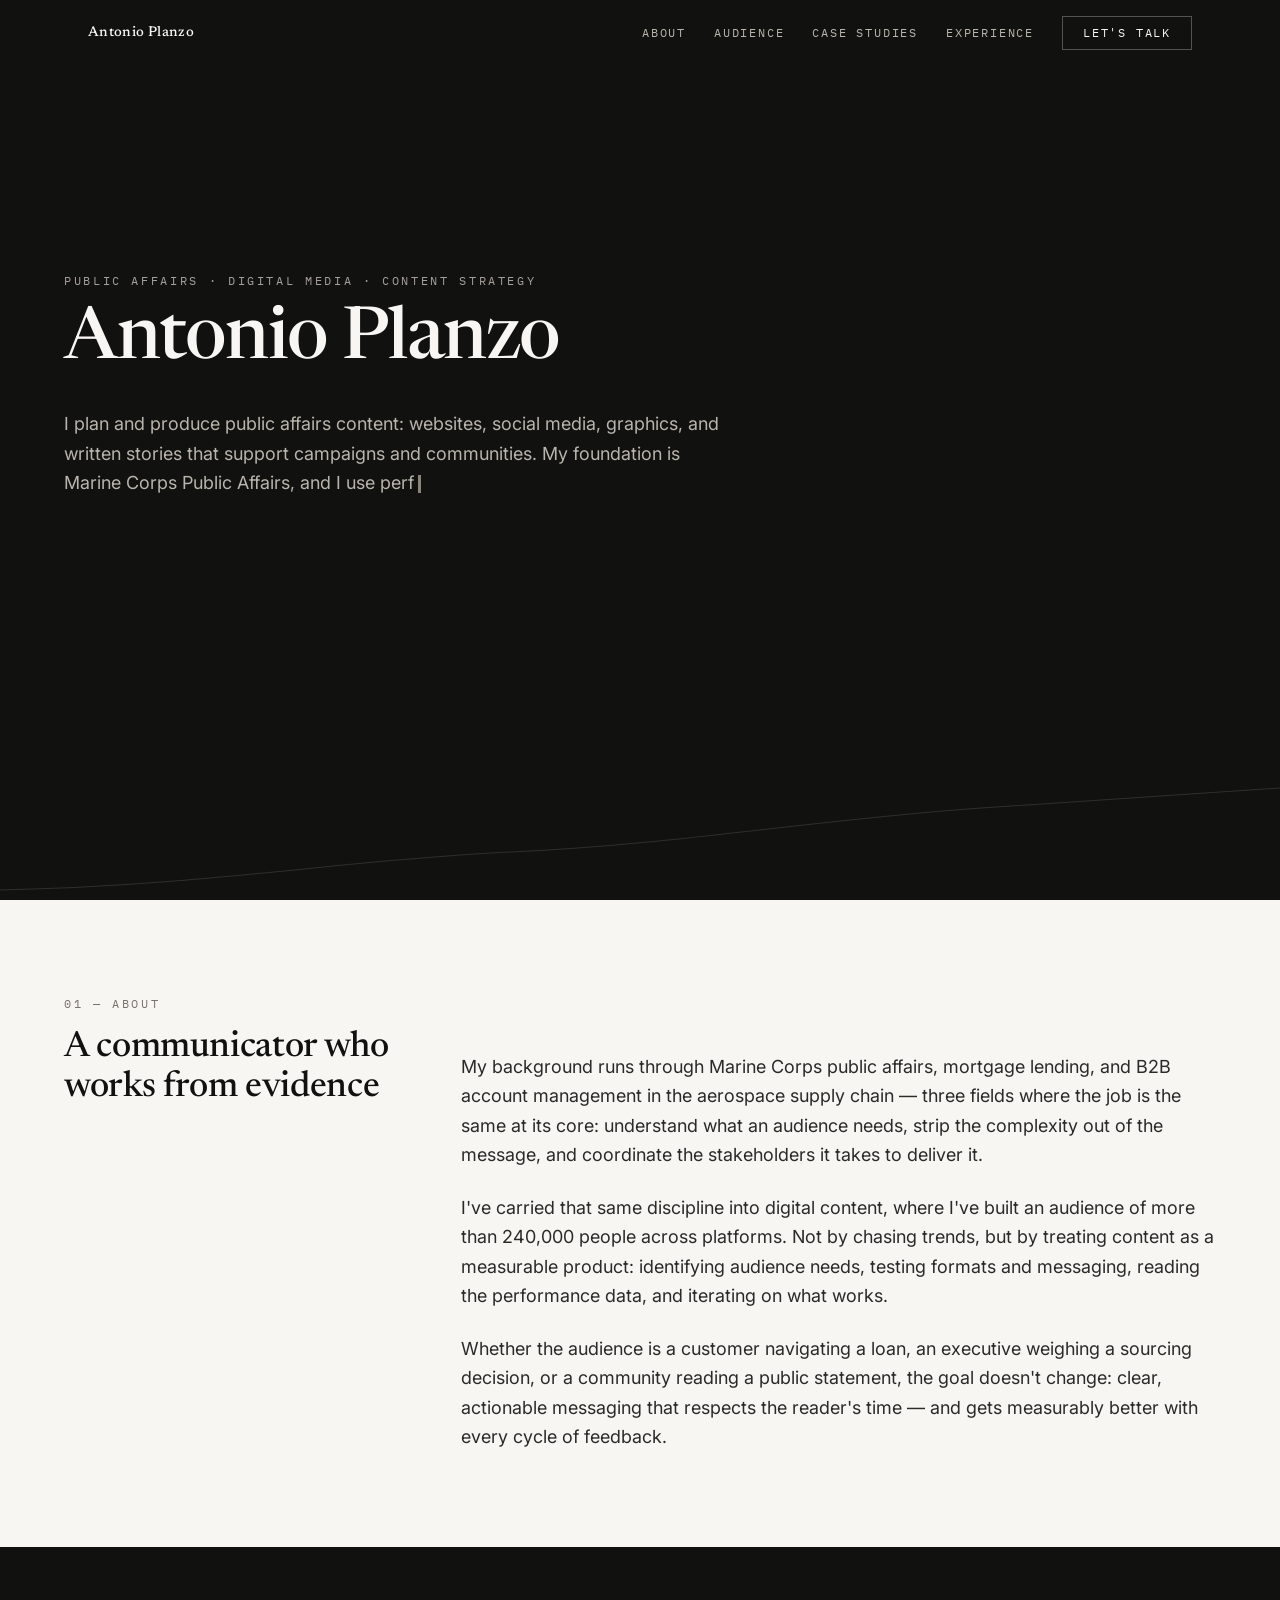
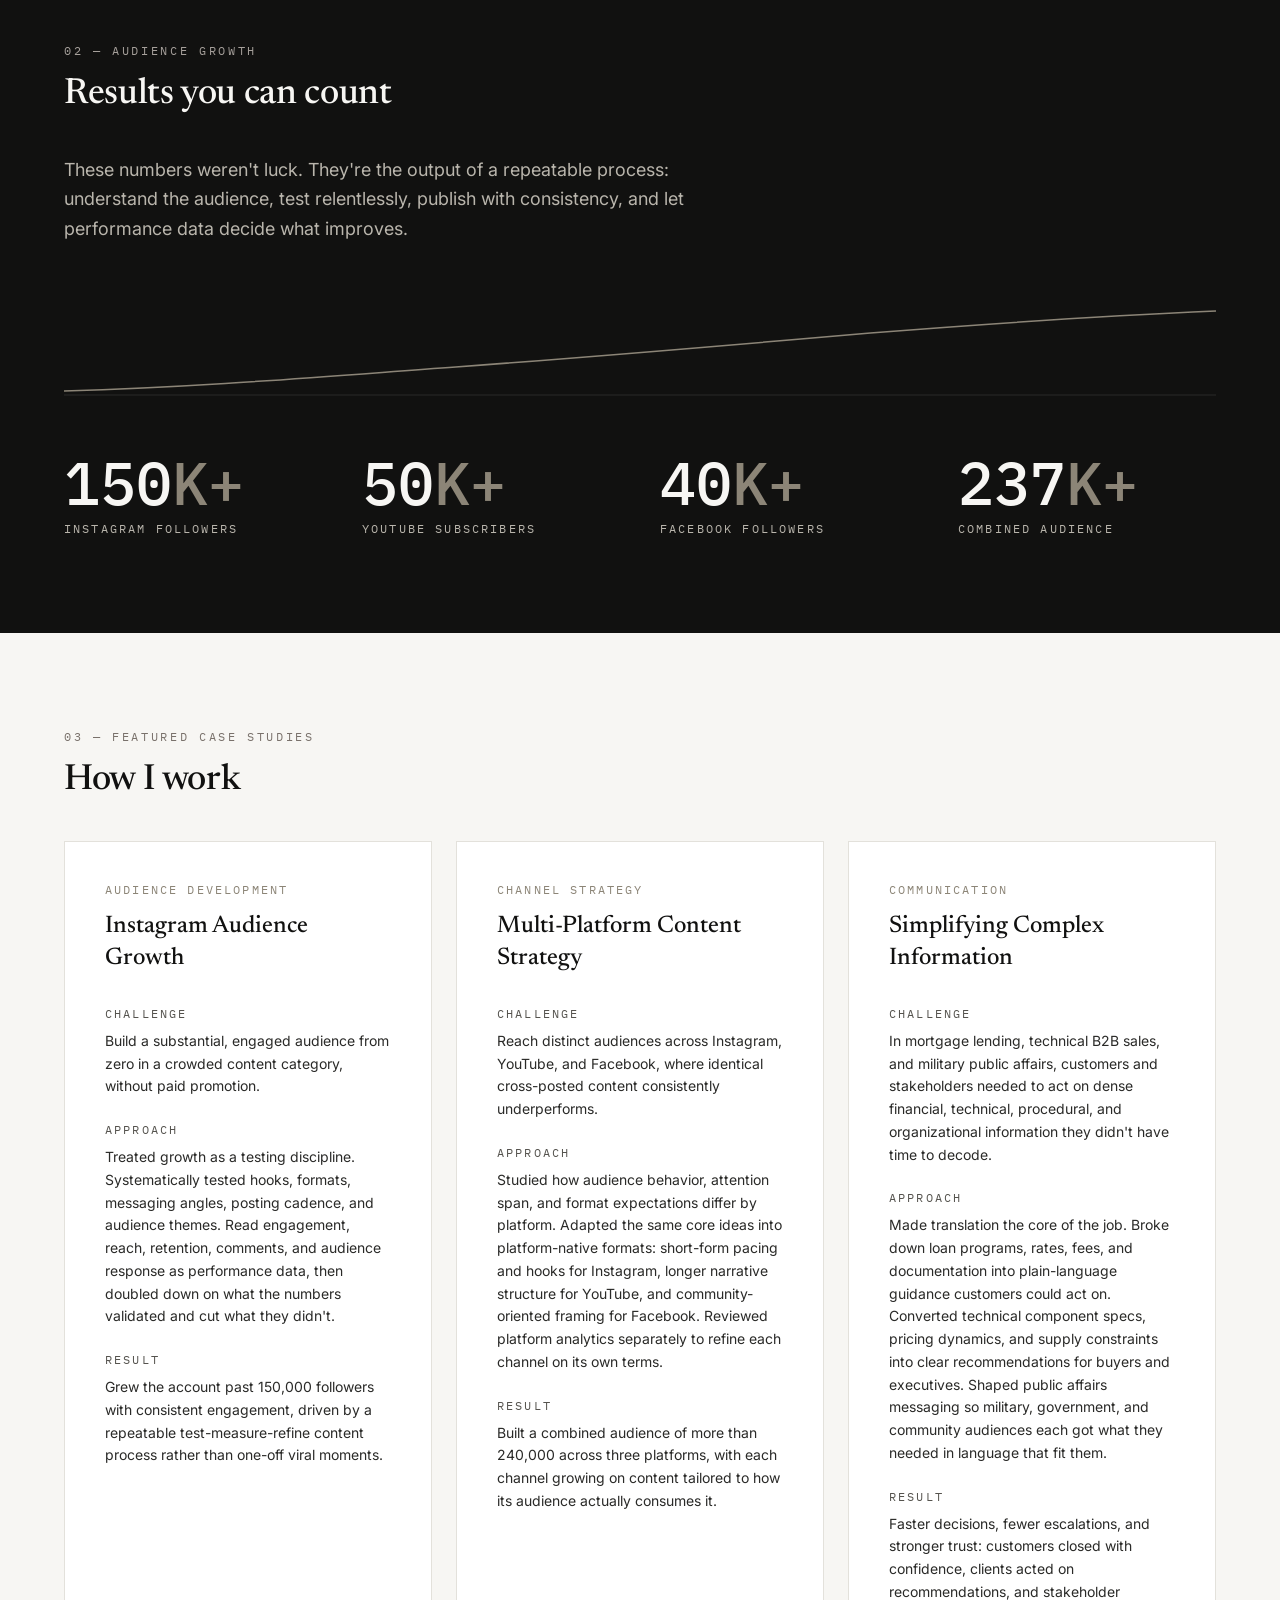
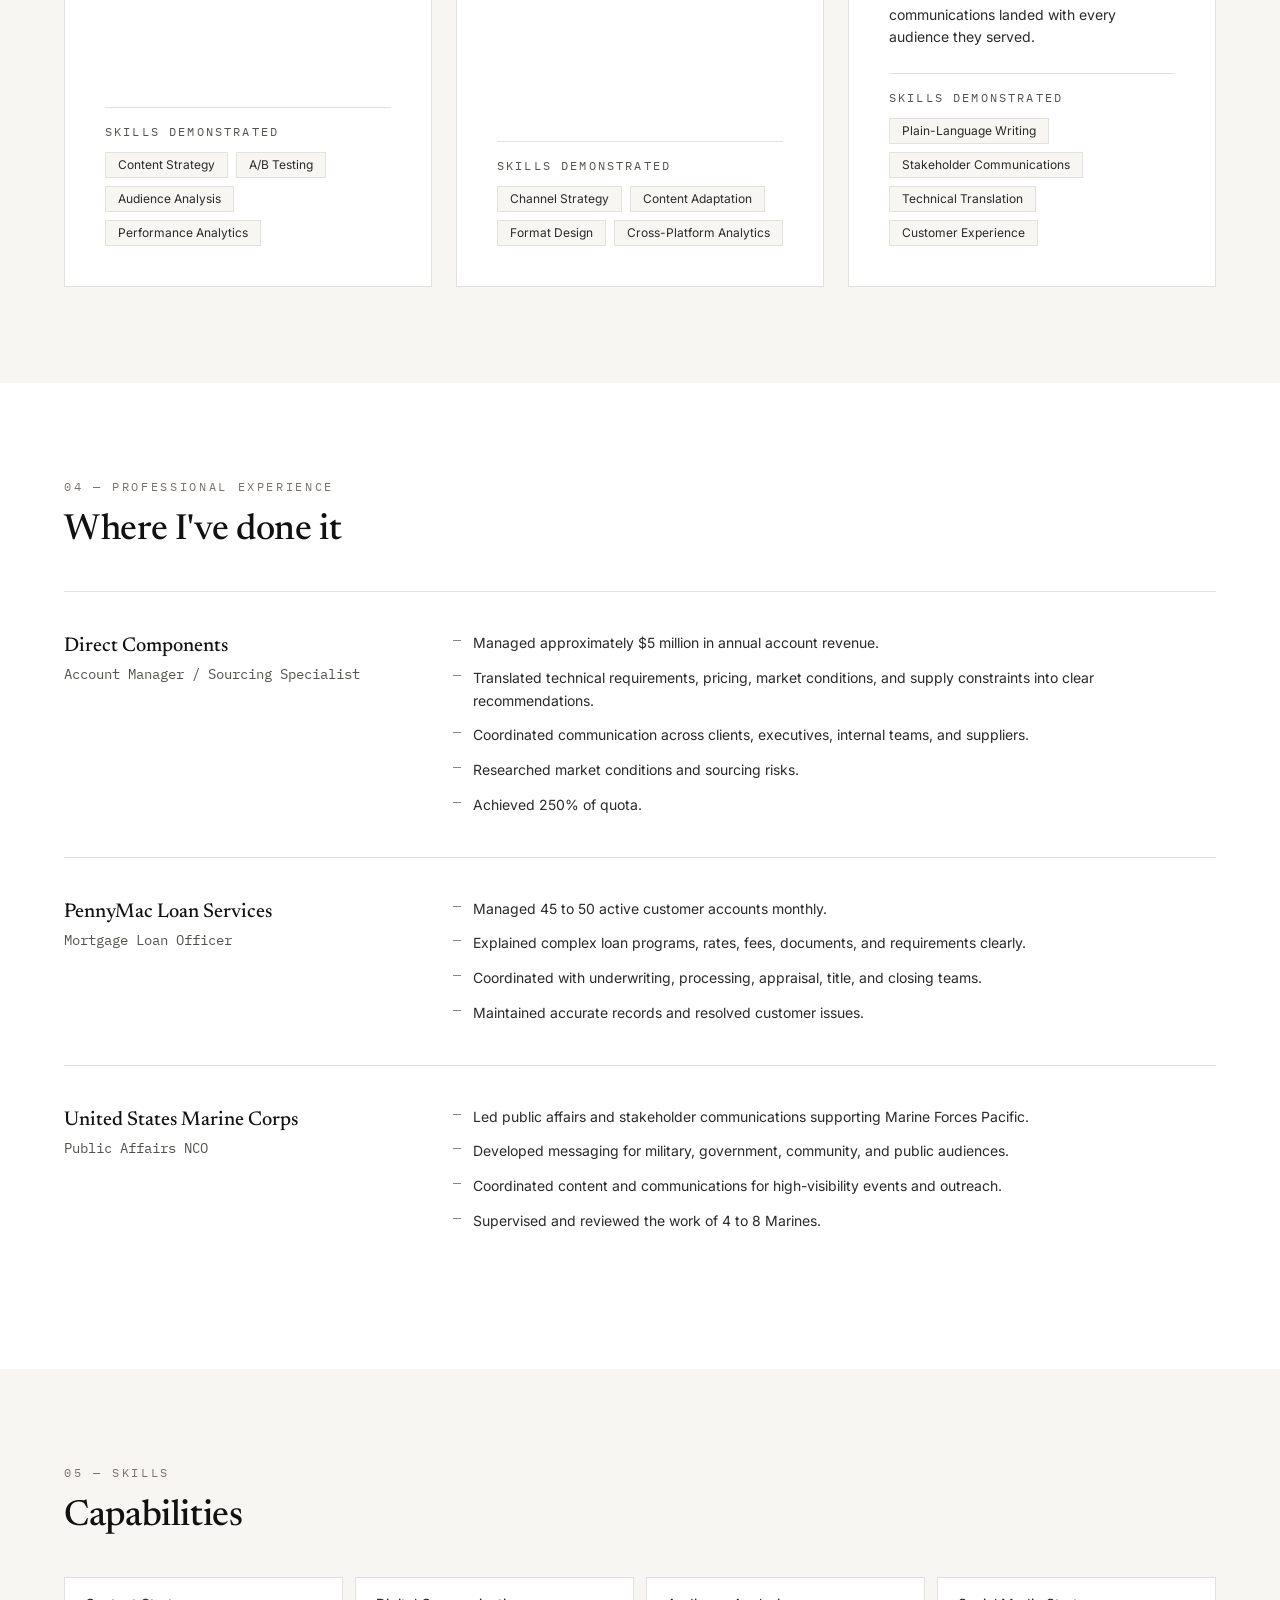
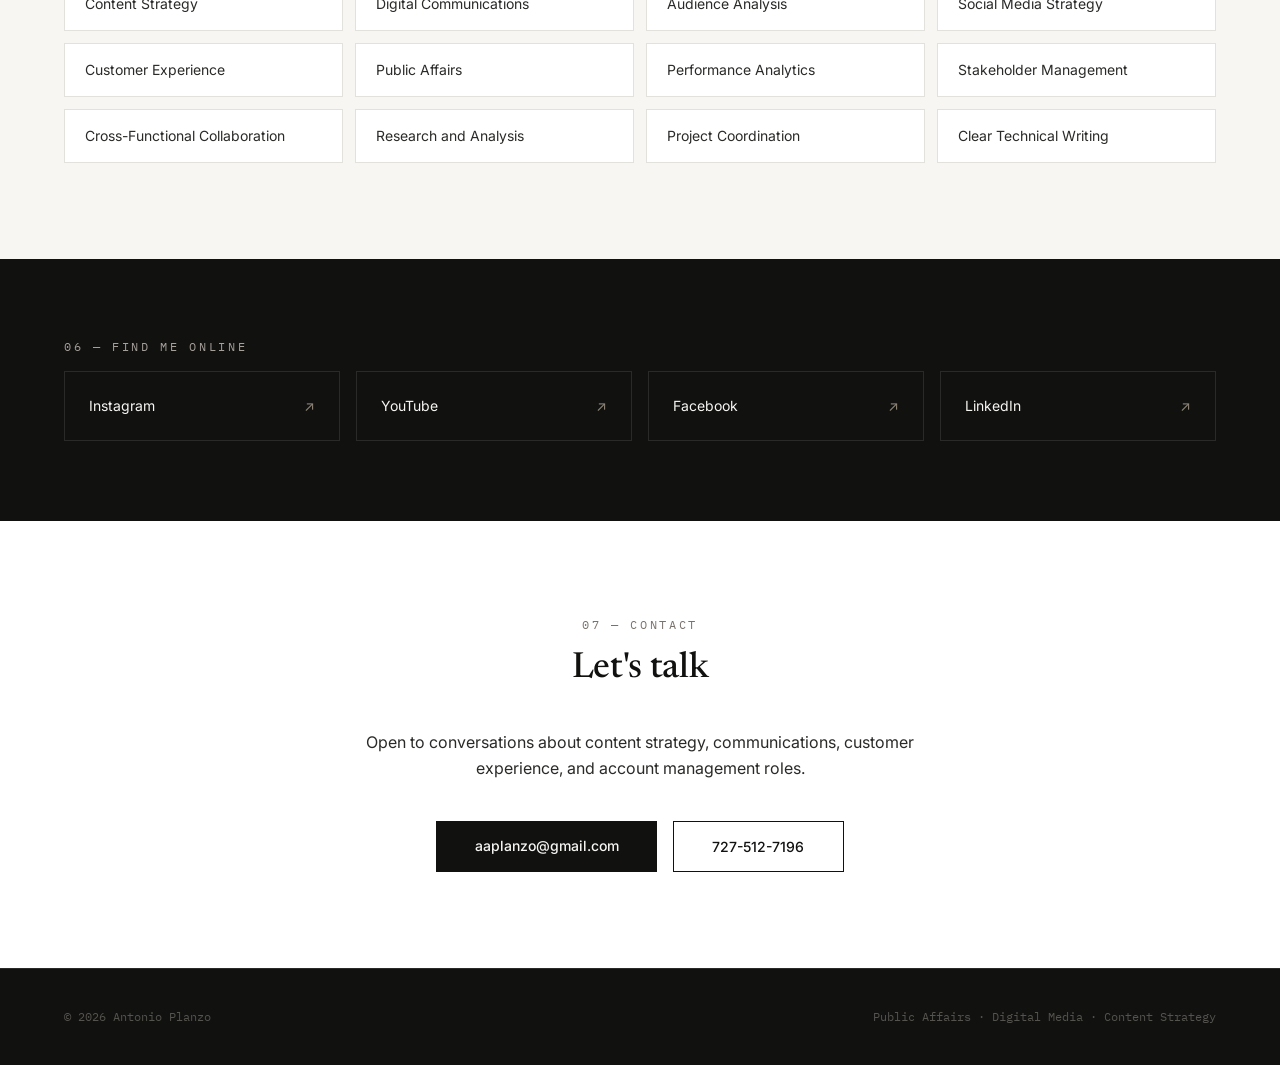
==== index.html @ e13b5f73 "Remove grid lines from View My Numbers chart Co-Authored-By: Claude Opus 5.5 <noreply@anthropic.com>" ====
<!doctype html>
<html lang="en">
  <head>
    <meta charset="UTF-8" />
    <link rel="icon" type="image/svg+xml" href="./favicon.svg" />
    <meta name="viewport" content="width=device-width, initial-scale=1.0" />

    <title>Antonio Planzo — Public Affairs, Digital Media & Content Strategy</title>
    <meta name="description" content="Antonio Planzo is a public affairs and digital media professional with a 240K+ combined digital audience, financial-services experience, and a background in Marine Corps public affairs and B2B account management." />

    <meta property="og:title" content="Antonio Planzo — Public Affairs & Digital Media" />
    <meta property="og:description" content="Public affairs and digital media professional. 240K+ combined audience. Public affairs, financial services, and B2B account management background." />
    <meta property="og:type" content="website" />
    <meta name="twitter:card" content="summary" />
    <script type="module" crossorigin src="./assets/index-ap1022d.js"></script>
    <link rel="stylesheet" crossorigin href="./assets/index-B-5Ef0Cy.css">
  </head>
  <body>
    <div id="root"></div>
    <!-- Falcon 9 launch button (injected) -->
    <style>
      .f9-btn{position:relative;display:inline-flex;align-items:center;gap:.65rem;overflow:hidden;
        font-family:'IBM Plex Mono',ui-monospace,monospace!important;letter-spacing:.16em;text-transform:uppercase;
        border:1px solid rgba(240,151,59,.55)!important;color:#F7F6F3!important;background:rgba(240,151,59,.06)!important;
        transition:border-color .25s,background .25s,box-shadow .25s!important}
      .f9-btn:hover{border-color:#F0973B!important;background:rgba(240,151,59,.14)!important;box-shadow:0 0 24px rgba(240,151,59,.25)}
      .f9-dot{width:8px;height:8px;border-radius:50%;background:#F0973B;flex:none;animation:f9pulse 1.4s infinite}
      @keyframes f9pulse{0%,100%{opacity:1}50%{opacity:.25}}
      .f9-rkt{flex:none;overflow:visible;margin:-4px 0}
      .f9-rkt .fl{opacity:0}
      .f9-btn:hover .f9-rkt{animation:f9launch 2.6s forwards}
      .f9-btn:hover .f9-rkt .fl{animation:f9burn .5s .15s forwards}
      .f9-btn:hover .f9-rkt .fl-in{animation:f9flick .08s linear infinite alternate}
      @keyframes f9launch{
        0%{transform:translate(0,0)}
        8%{transform:translate(-.5px,0)}12%{transform:translate(.5px,0)}16%{transform:translate(-.5px,0)}20%{transform:translate(.5px,0)}
        26%{transform:translate(0,0);animation-timing-function:cubic-bezier(.6,0,.9,.55)}
        100%{transform:translate(0,-64px)}}
      @keyframes f9burn{0%{opacity:0}100%{opacity:1}}
      @keyframes f9flick{to{transform:scaleY(1.25)}}
      .f9-rkt .fl-in{transform-box:fill-box;transform-origin:50% 0}
      .f9-flame{position:absolute;left:0;right:0;bottom:0;height:2px;background:linear-gradient(90deg,transparent,#F0973B,transparent);
        transform:scaleX(0);transition:transform .35s;transform-origin:center}
      .f9-btn:hover .f9-flame{transform:scaleX(1)}
      .f9-hint{display:inline-flex;align-items:center;gap:.45rem;align-self:center;
        font-family:'IBM Plex Mono',ui-monospace,monospace;font-size:.68rem;letter-spacing:.16em;text-transform:uppercase;
        color:#B9B5AC;opacity:0;transform:translateX(-6px);transition:opacity .7s ease,transform .7s ease;pointer-events:none}
      .f9-hint.on{opacity:1;transform:translateX(0)}
      .f9-hint .f9-arrow{display:inline-block;color:#F0973B;animation:f9nudge 1.6s ease-in-out infinite}
      @keyframes f9nudge{0%,100%{transform:translateY(0)}50%{transform:translateY(-4px)}}
      .rb-btn{position:relative;display:inline-flex;align-items:center;gap:.65rem;overflow:hidden;
        font-family:'IBM Plex Mono',ui-monospace,monospace!important;letter-spacing:.16em;text-transform:uppercase;
        border:1px solid #F7F6F3!important;color:#111110!important;background:#F7F6F3!important;
        background-image:linear-gradient(rgba(17,17,16,.06) 1px,transparent 1px),linear-gradient(90deg,rgba(17,17,16,.06) 1px,transparent 1px)!important;
        background-size:10px 10px!important;
        transition:border-color .25s,box-shadow .25s,transform .25s!important}
      .rb-btn:hover{border-color:#F0973B!important;box-shadow:0 0 0 1px #F0973B,0 0 24px rgba(240,151,59,.3)}
      .rb-bot{flex:none;overflow:visible}
      .rb-bot .eye{fill:#F0973B;animation:rbblink 3.2s infinite}
      .rb-bot .jt{fill:#F7F6F3;stroke:#111110;stroke-width:1.6;transition:fill .2s}
      .rb-btn:hover .rb-bot .jt{fill:#F0973B}
      .rb-btn:hover .rb-bot .jt:nth-of-type(2){transition-delay:.06s}.rb-btn:hover .rb-bot .jt:nth-of-type(3){transition-delay:.12s}.rb-btn:hover .rb-bot .jt:nth-of-type(4){transition-delay:.18s}
      .rb-scan{position:absolute;left:0;right:0;top:0;height:100%;background:linear-gradient(90deg,transparent,rgba(240,151,59,.18),transparent);transform:translateX(-100%);pointer-events:none}
      .rb-btn:hover .rb-scan{animation:rbscan .9s ease-out}
      .rb-bot .arm,.rb-bot .head{transform-box:fill-box;transition:transform .45s cubic-bezier(.3,1.5,.5,1)}
      .rb-bot .al{transform-origin:100% 0}.rb-bot .ar{transform-origin:0 0}.rb-bot .head{transform-origin:50% 100%}
      .rb-btn:hover .rb-bot .al{transform:rotate(80deg)}
      .rb-btn:hover .rb-bot .ar{transform:rotate(-80deg)}
      .rb-btn:hover .rb-bot .head{transform:translateY(-1.5px)}
      .rb-bot .visor{fill:#F0973B;opacity:0;transition:opacity .2s .15s}
      .rb-btn:hover .rb-bot .visor{opacity:1;animation:rbvisor .9s ease-in-out .3s infinite alternate}
      .rb-btn:hover .rb-bot .eye{opacity:0;animation:none}
      @keyframes rbvisor{from{opacity:1}to{opacity:.45}}
      .rb-c{position:absolute;width:9px;height:9px;border:0 solid #F0973B;opacity:0;pointer-events:none;transition:transform .4s cubic-bezier(.3,1.6,.5,1),opacity .2s}
      .rb-c.tl{top:4px;left:4px;border-top-width:2px;border-left-width:2px;transform:translate(-8px,-8px)}
      .rb-c.tr{top:4px;right:4px;border-top-width:2px;border-right-width:2px;transform:translate(8px,-8px);transition-delay:.05s}
      .rb-c.bl{bottom:4px;left:4px;border-bottom-width:2px;border-left-width:2px;transform:translate(-8px,8px);transition-delay:.1s}
      .rb-c.br{bottom:4px;right:4px;border-bottom-width:2px;border-right-width:2px;transform:translate(8px,8px);transition-delay:.15s}
      .rb-btn:hover .rb-c{opacity:1;transform:none}
      @keyframes rbblink{0%,92%,100%{opacity:1}95%{opacity:.15}}
      @keyframes rbscan{to{transform:translateX(100%)}}
      @media (prefers-reduced-motion:reduce){.rb-bot .eye,.rb-btn:hover .rb-scan,.rb-btn:hover .rb-bot .visor{animation:none}.rb-bot .jt,.rb-bot .arm,.rb-bot .head,.rb-c{transition:none}}
      @media (prefers-reduced-motion:reduce){.f9-dot{animation:none}.f9-btn:hover .f9-rkt,.f9-btn:hover .f9-rkt .fl,.f9-btn:hover .f9-rkt .fl-in{animation:none}.f9-flame{transition:none}.f9-hint{transition:none}.f9-hint .f9-arrow{animation:none}}
      /* View My Numbers: line chart draws bottom-left to top-right while hovered */
      .vn-btn{position:relative;overflow:hidden;isolation:isolate}
      .vn-chart{position:absolute;inset:0;width:100%;height:100%;z-index:-1;pointer-events:none}
      .vn-chart .ln{fill:none;stroke:#F0973B;stroke-width:2;stroke-linejoin:round;stroke-linecap:round;stroke-dasharray:1 1;stroke-dashoffset:1;transition:stroke-dashoffset .25s ease}
      .vn-chart .ar{opacity:0;transition:opacity .2s}
      .vn-chart .pt{fill:#F0973B;opacity:0;transform-box:fill-box;transform-origin:center;transform:scale(0);transition:opacity .15s,transform .15s}
      .vn-btn:hover .vn-chart .ln,.vn-btn:focus-visible .vn-chart .ln{stroke-dashoffset:0;transition:stroke-dashoffset 1.1s cubic-bezier(.45,0,.2,1)}
      .vn-btn:hover .vn-chart .ar,.vn-btn:focus-visible .vn-chart .ar{opacity:1;transition:opacity .6s .6s}
      .vn-btn:hover .vn-chart .pt,.vn-btn:focus-visible .vn-chart .pt{opacity:1;transform:scale(1);transition:opacity .2s 1.05s,transform .35s cubic-bezier(.3,1.8,.5,1) 1.05s}
      @media (prefers-reduced-motion:reduce){.vn-chart .ln,.vn-chart .ar,.vn-chart .pt{transition:none!important}}
      /* résumé link retired: hidden, not removed, so React's tree stays intact */
      #top a[href$="Antonio-Planzo-Resume.pdf"]{display:none!important}
      /* 155 mm rollout kit button: press-room slab with a broadcast mark */
      .rk-btn{position:relative;display:inline-flex;align-items:center;gap:.7rem;overflow:hidden;
        font-family:'IBM Plex Mono',ui-monospace,monospace!important;letter-spacing:.16em;text-transform:uppercase;
        border:1px solid rgba(247,246,243,.42)!important;color:#F7F6F3!important;background-color:#1C1C1A!important;
        background-image:radial-gradient(rgba(247,246,243,.09) 1px,transparent 1.2px)!important;background-size:6px 6px!important;
        transition:border-color .25s,box-shadow .25s,transform .25s!important}
      .rk-btn:hover{border-color:#F0973B!important;box-shadow:0 0 24px rgba(240,151,59,.22)}
      .rk-ico{flex:none;overflow:visible}
      .rk-ico .doc{stroke:#F7F6F3}
      .rk-ico .arc{stroke:#7A766E;transition:stroke .2s}
      .rk-btn:hover .rk-ico .arc{stroke:#F0973B;animation:rkwave 1.2s ease-in-out infinite}
      .rk-btn:hover .rk-ico .a2{animation-delay:.15s}.rk-btn:hover .rk-ico .a3{animation-delay:.3s}
      @keyframes rkwave{0%,100%{opacity:1}50%{opacity:.25}}
      .rk-ammo{position:absolute;left:0;right:0;bottom:6px;height:4px;pointer-events:none}
      .rk-rnd{position:absolute;top:0;left:-34px;width:9px;height:4px;background:#F0973B;border-radius:0 3px 3px 0;opacity:0}
      .rk-rnd::after{content:'';position:absolute;left:0;top:0;width:3px;height:4px;background:#C9C3B6}
      .rk-rnd::before{content:'';position:absolute;right:100%;top:1px;width:28px;height:2px;background:linear-gradient(90deg,transparent,rgba(240,151,59,.85))}
      .rk-btn:hover .rk-rnd{animation:rkfire .95s cubic-bezier(.2,.75,.4,1) infinite}
      .rk-btn:hover .rk-rnd:nth-child(2){animation-delay:.16s}.rk-btn:hover .rk-rnd:nth-child(3){animation-delay:.32s}
      @keyframes rkfire{0%{left:-34px;opacity:1}60%{left:calc(100% + 34px);opacity:1}61%,100%{left:calc(100% + 34px);opacity:0}}
      .rk-flash{position:absolute;left:-10px;bottom:-4px;width:26px;height:14px;border-radius:50%;background:radial-gradient(closest-side,rgba(251,227,188,.9),rgba(240,151,59,.5),transparent);opacity:0;pointer-events:none}
      .rk-btn:hover .rk-flash{animation:rkflash .32s steps(2) infinite}
      @keyframes rkflash{0%{opacity:.9}100%{opacity:0}}
      @media (prefers-reduced-motion:reduce){.rk-btn:hover .rk-ico .arc,.rk-btn:hover .rk-rnd,.rk-btn:hover .rk-flash{animation:none}}
    </style>
    <script>
      (function(){
        function inject(){
          var row = document.querySelector('#top .flex.flex-wrap.gap-4');
          if(!row || document.querySelector('.f9-btn')) return !!row;
          var a = document.createElement('a');
          a.href = './falcon9-crs20/';
          a.className = 'btn-outline focus-ring f9-btn';
          a.setAttribute('aria-label','Falcon 9 Launch: view the CRS-20 field notes page');
          a.innerHTML = '<span class="f9-dot"></span>Falcon 9 Launch'
            + '<svg class="f9-rkt" width="12" height="28" viewBox="0 0 12 28" aria-hidden="true">'
            + '<g class="fl"><g class="fl-in"><ellipse cx="6" cy="23.5" rx="2.6" ry="4" fill="#F0973B" opacity=".3"/><path d="M4.7 20.2 6 27.5 7.3 20.2Z" fill="#F0973B"/><path d="M5.3 20.2 6 24.5 6.7 20.2Z" fill="#FBE3BC"/></g></g>'
            + '<path d="M4.6 4.2 6 .6 7.4 4.2Z" fill="#E4E1DA"/>'
            + '<rect x="4.6" y="4.2" width="2.8" height="3.2" fill="#F4F2ED"/>'
            + '<rect x="4.4" y="7.4" width="3.2" height="2.6" fill="#EDEBE6"/>'
            + '<rect x="4.4" y="10" width="3.2" height="1.1" fill="#3A3A36"/>'
            + '<rect x="4.4" y="11.1" width="3.2" height="9.1" fill="#EDEBE6"/>'
            + '<rect x="3.2" y="11.6" width="1.2" height="1.5" fill="#55534E"/><rect x="7.6" y="11.6" width="1.2" height="1.5" fill="#55534E"/>'
            + '<rect x="3.7" y="16.8" width=".7" height="3.4" fill="#55534E"/><rect x="7.6" y="16.8" width=".7" height="3.4" fill="#55534E"/>'
            + '</svg>'
            + '<span class="f9-flame"></span>';
          row.appendChild(a);
          var hint = document.createElement('span');
          hint.className = 'f9-hint';
          hint.setAttribute('aria-hidden','true');
          hint.innerHTML = '<span class="f9-arrow">&#8593;</span>Interactive work samples';
          row.appendChild(hint);
          var rb = document.createElement('a');
          rb.href = './robotics-thesis/';
          rb.className = 'btn-outline focus-ring rb-btn';
          rb.setAttribute('aria-label','Robotics thesis: view the humanoid robotics research page');
          rb.innerHTML = '<svg class="rb-bot" width="19" height="19" viewBox="0 0 24 24" fill="none" stroke="#111110" stroke-width="1.6" stroke-linecap="round" stroke-linejoin="round" aria-hidden="true"><g class="head"><rect x="6" y="1.5" width="12" height="8" rx="3"/><circle class="eye" cx="10" cy="5.5" r="1.1" stroke="none"/><circle class="eye" cx="14" cy="5.5" r="1.1" stroke="none"/><rect class="visor" x="7.6" y="4.6" width="8.8" height="1.8" rx=".9" stroke="none"/></g><path d="M8 11.5h8l1 6H7z"/><path class="arm al" d="M7 12.5L4 17"/><path class="arm ar" d="M17 12.5l3 4.5"/><path d="M10 17.5v5M14 17.5v5"/><circle class="jt" cx="7" cy="12.5" r="1.3"/><circle class="jt" cx="17" cy="12.5" r="1.3"/><circle class="jt" cx="10" cy="20" r="1.3"/><circle class="jt" cx="14" cy="20" r="1.3"/></svg>'
            + 'Robotics Thesis<span class="rb-scan"></span><span class="rb-c tl"></span><span class="rb-c tr"></span><span class="rb-c bl"></span><span class="rb-c br"></span>';
          row.insertBefore(rb, a);
          var rk = document.createElement('a');
          rk.href = './artillery-kit/';
          rk.className = 'btn-outline focus-ring rk-btn';
          rk.setAttribute('aria-label','155 mm rollout kit: view the public affairs work sample');
          rk.innerHTML = '<svg class="rk-ico" width="20" height="18" viewBox="0 0 26 22" fill="none" stroke-width="1.6" stroke-linecap="round" stroke-linejoin="round" aria-hidden="true">'
            + '<path class="doc" d="M2 3.5h9l3 3V20H2z"/><path class="doc" d="M5 10h6M5 13h6M5 16h4"/>'
            + '<path class="arc a1" d="M17 9.5a3 3 0 0 1 0 5"/><path class="arc a2" d="M19.5 7a6.5 6.5 0 0 1 0 10"/><path class="arc a3" d="M22 4.5a10 10 0 0 1 0 15"/></svg>'
            + '155 mm Rollout Kit<span class="rk-ammo"><span class="rk-rnd"></span><span class="rk-rnd"></span><span class="rk-rnd"></span><span class="rk-flash"></span></span>';
          var cv = row.querySelector('a[href$="Antonio-Planzo-Resume.pdf"]');
          row.insertBefore(rk, cv || rb);
          var vn = row.querySelector('a[href="#audience"]');
          if(vn && !vn.querySelector('.vn-chart')){
            vn.classList.add('vn-btn');
            var W = Math.max(120, Math.round(vn.offsetWidth)), H = Math.max(36, Math.round(vn.offsetHeight)), pad = 6;
            var ys = [.96,.74,.84,.58,.68,.44,.54,.3,.4,.16,.24,.05];
            var pts = ys.map(function(y,i){ return [(pad + (W-2*pad)*i/(ys.length-1)).toFixed(1), (pad + (H-2*pad)*y).toFixed(1)]; });
            var d = 'M' + pts.map(function(p){ return p.join(','); }).join(' L');
            var last = pts[pts.length-1];
            var NS = 'http://www.w3.org/2000/svg', svg = document.createElementNS(NS,'svg');
            svg.setAttribute('class','vn-chart'); svg.setAttribute('viewBox','0 0 '+W+' '+H); svg.setAttribute('preserveAspectRatio','none'); svg.setAttribute('aria-hidden','true');
            svg.innerHTML = '<defs><linearGradient id="vnFill" x1="0" y1="0" x2="0" y2="1"><stop offset="0" stop-color="#F0973B" stop-opacity=".22"/><stop offset="1" stop-color="#F0973B" stop-opacity="0"/></linearGradient></defs>'
              + '<path class="ar" fill="url(#vnFill)" d="'+d+' L'+last[0]+','+H+' L'+pts[0][0]+','+H+' Z"/>'
              + '<path class="ln" pathLength="1" d="'+d+'"/>'
              + '<circle class="pt" r="3" cx="'+last[0]+'" cy="'+last[1]+'"/>';
            vn.appendChild(svg);
          }
          var tries = 0;
          (function waitFade(){
            var op = parseFloat(getComputedStyle(row).opacity);
            if(op > 0.95){ setTimeout(function(){ hint.classList.add('on'); }, 500); return; }
            if(++tries < 400) setTimeout(waitFade, 150);
          })();
          a.addEventListener('click', function(){ hint.classList.remove('on'); });
          return true;
        }
        if(!inject()){
          var mo = new MutationObserver(function(){ if(inject()) mo.disconnect(); });
          mo.observe(document.getElementById('root'), {childList:true, subtree:true});
          setTimeout(function(){ inject(); mo.disconnect(); }, 8000);
        }
      })();
    </script>
  </body>
</html>
---- assets/index-B-5Ef0Cy.css ----
/*! tailwindcss v4.3.3 | MIT License | https://tailwindcss.com */
@layer properties{@supports (((-webkit-hyphens:none)) and (not (margin-trim:inline))) or ((-moz-orient:inline) and (not (color:rgb(from red r g b)))){*,:before,:after,::backdrop{--tw-rotate-x:initial;--tw-rotate-y:initial;--tw-rotate-z:initial;--tw-skew-x:initial;--tw-skew-y:initial;--tw-space-y-reverse:0;--tw-border-style:solid;--tw-leading:initial;--tw-tracking:initial;--tw-ordinal:initial;--tw-slashed-zero:initial;--tw-numeric-figure:initial;--tw-numeric-spacing:initial;--tw-numeric-fraction:initial;--tw-outline-style:solid;--tw-blur:initial;--tw-brightness:initial;--tw-contrast:initial;--tw-grayscale:initial;--tw-hue-rotate:initial;--tw-invert:initial;--tw-opacity:initial;--tw-saturate:initial;--tw-sepia:initial;--tw-drop-shadow:initial;--tw-drop-shadow-color:initial;--tw-drop-shadow-alpha:100%;--tw-drop-shadow-size:initial;--tw-backdrop-blur:initial;--tw-backdrop-brightness:initial;--tw-backdrop-contrast:initial;--tw-backdrop-grayscale:initial;--tw-backdrop-hue-rotate:initial;--tw-backdrop-invert:initial;--tw-backdrop-opacity:initial;--tw-backdrop-saturate:initial;--tw-backdrop-sepia:initial;--tw-duration:initial}}}@layer theme{:root,:host{--font-sans:-apple-system, BlinkMacSystemFont, "Segoe UI", Roboto, "Helvetica Neue", "Noto Sans", Arial, sans-serif, "Apple Color Emoji", "Segoe UI Emoji", "Segoe UI Symbol", "Noto Color Emoji";--font-mono:ui-monospace, SFMono-Regular, Menlo, Monaco, Consolas, "Liberation Mono", "Courier New", monospace;--color-stone-400:oklch(70.9% .01 56.259);--color-stone-500:oklch(55.3% .013 58.071);--color-white:#fff;--spacing:.25rem;--container-lg:32rem;--container-xl:36rem;--container-2xl:42rem;--container-6xl:72rem;--text-xs:.75rem;--text-xs--line-height:calc(1 / .75);--text-sm:.875rem;--text-sm--line-height:calc(1.25 / .875);--text-base:1rem;--text-base--line-height:calc(1.5 / 1);--text-lg:1.125rem;--text-lg--line-height:calc(1.75 / 1.125);--text-xl:1.25rem;--text-xl--line-height:calc(1.75 / 1.25);--text-2xl:1.5rem;--text-2xl--line-height:calc(2 / 1.5);--text-3xl:1.875rem;--text-3xl--line-height:calc(2.25 / 1.875);--text-4xl:2.25rem;--text-4xl--line-height:calc(2.5 / 2.25);--text-5xl:3rem;--text-5xl--line-height:1;--text-6xl:3.75rem;--text-6xl--line-height:1;--text-7xl:4.5rem;--text-7xl--line-height:1;--tracking-wide:.025em;--tracking-widest:.1em;--leading-relaxed:1.625;--default-transition-duration:.15s;--default-transition-timing-function:cubic-bezier(.4, 0, .2, 1);--default-font-family:var(--font-sans);--default-mono-font-family:var(--font-mono)}}@layer base{*,:after,:before,::backdrop{box-sizing:border-box;border:0 solid;margin:0;padding:0}::file-selector-button{box-sizing:border-box;border:0 solid;margin:0;padding:0}html,:host{-webkit-text-size-adjust:100%;tab-size:4;line-height:1.5;font-family:var(--default-font-family,-apple-system, BlinkMacSystemFont, "Segoe UI", Roboto, "Helvetica Neue", "Noto Sans", Arial, sans-serif, "Apple Color Emoji", "Segoe UI Emoji", "Segoe UI Symbol", "Noto Color Emoji");font-feature-settings:var(--default-font-feature-settings,normal);font-variation-settings:var(--default-font-variation-settings,normal);-webkit-tap-highlight-color:transparent}hr{height:0;color:inherit;border-top-width:1px}abbr:where([title]){-webkit-text-decoration:underline dotted;text-decoration:underline dotted}h1,h2,h3,h4,h5,h6{font-size:inherit;font-weight:inherit}a{color:inherit;-webkit-text-decoration:inherit;-webkit-text-decoration:inherit;-webkit-text-decoration:inherit;-webkit-text-decoration:inherit;text-decoration:inherit}b,strong{font-weight:bolder}code,kbd,samp,pre{font-family:var(--default-mono-font-family,ui-monospace, SFMono-Regular, Menlo, Monaco, Consolas, "Liberation Mono", "Courier New", monospace);font-feature-settings:var(--default-mono-font-feature-settings,normal);font-variation-settings:var(--default-mono-font-variation-settings,normal);font-size:1em}small{font-size:80%}sub,sup{vertical-align:baseline;font-size:75%;line-height:0;position:relative}sub{bottom:-.25em}sup{top:-.5em}table{text-indent:0;border-color:inherit;border-collapse:collapse}:-moz-focusring:where(:not(iframe)){outline:auto}progress{vertical-align:baseline}summary{display:list-item}ol,ul,menu{list-style:none}img,svg,video,canvas,audio,iframe,embed,object{vertical-align:middle;display:block}img,video{max-width:100%;height:auto}button,input,select,optgroup,textarea{font:inherit;font-feature-settings:inherit;font-variation-settings:inherit;letter-spacing:inherit;color:inherit;opacity:1;background-color:#0000;border-radius:0}::file-selector-button{font:inherit;font-feature-settings:inherit;font-variation-settings:inherit;letter-spacing:inherit;color:inherit;opacity:1;background-color:#0000;border-radius:0}:where(select:is([multiple],[size])) optgroup{font-weight:bolder}:where(select:is([multiple],[size])) optgroup option{padding-inline-start:20px}::file-selector-button{margin-inline-end:4px}::placeholder{opacity:1}@supports (not ((-webkit-appearance:-apple-pay-button))) or (contain-intrinsic-size:1px){::placeholder{color:currentColor}@supports (color:color-mix(in lab, red, red)){::placeholder{color:color-mix(in oklab, currentcolor 50%, transparent)}}}textarea{resize:vertical}::-webkit-search-decoration{-webkit-appearance:none}::-webkit-date-and-time-value{min-height:1lh;text-align:inherit}::-webkit-datetime-edit{display:inline-flex}::-webkit-datetime-edit-fields-wrapper{padding:0}::-webkit-datetime-edit{padding-block:0}::-webkit-datetime-edit-year-field{padding-block:0}::-webkit-datetime-edit-month-field{padding-block:0}::-webkit-datetime-edit-day-field{padding-block:0}::-webkit-datetime-edit-hour-field{padding-block:0}::-webkit-datetime-edit-minute-field{padding-block:0}::-webkit-datetime-edit-second-field{padding-block:0}::-webkit-datetime-edit-millisecond-field{padding-block:0}::-webkit-datetime-edit-meridiem-field{padding-block:0}::-webkit-calendar-picker-indicator{line-height:1}:-moz-ui-invalid{box-shadow:none}button,input:where([type=button],[type=reset],[type=submit]){appearance:button}::file-selector-button{appearance:button}::-webkit-inner-spin-button{height:auto}::-webkit-outer-spin-button{height:auto}[hidden]:where(:not([hidden=until-found])){display:none!important}}@layer components;@layer utilities{.absolute{position:absolute}.fixed{position:fixed}.relative{position:relative}.inset-0{inset:0}.top-0{top:0}.top-2{top:calc(var(--spacing) * 2)}.top-4{top:calc(var(--spacing) * 4)}.right-0{right:0}.right-4{right:calc(var(--spacing) * 4)}.bottom-0{bottom:0}.left-0{left:0}.z-50{z-index:50}.mx-auto{margin-inline:auto}.mt-auto{margin-top:auto}.mb-1{margin-bottom:var(--spacing)}.mb-2{margin-bottom:calc(var(--spacing) * 2)}.mb-3{margin-bottom:calc(var(--spacing) * 3)}.mb-4{margin-bottom:calc(var(--spacing) * 4)}.mb-6{margin-bottom:calc(var(--spacing) * 6)}.mb-8{margin-bottom:calc(var(--spacing) * 8)}.mb-10{margin-bottom:calc(var(--spacing) * 10)}.mb-12{margin-bottom:calc(var(--spacing) * 12)}.mb-14{margin-bottom:calc(var(--spacing) * 14)}.mb-16{margin-bottom:calc(var(--spacing) * 16)}.block{display:block}.flex{display:flex}.grid{display:grid}.hidden{display:none}.inline-block{display:inline-block}.h-full{height:100%}.min-h-screen{min-height:100vh}.w-full{width:100%}.max-w-2xl{max-width:var(--container-2xl)}.max-w-6xl{max-width:var(--container-6xl)}.max-w-lg{max-width:var(--container-lg)}.max-w-xl{max-width:var(--container-xl)}.transform{transform:var(--tw-rotate-x,) var(--tw-rotate-y,) var(--tw-rotate-z,) var(--tw-skew-x,) var(--tw-skew-y,)}.list-none{list-style-type:none}.grid-cols-2{grid-template-columns:repeat(2,minmax(0,1fr))}.flex-col{flex-direction:column}.flex-wrap{flex-wrap:wrap}.items-center{align-items:center}.items-stretch{align-items:stretch}.justify-between{justify-content:space-between}.justify-center{justify-content:center}.gap-2{gap:calc(var(--spacing) * 2)}.gap-3{gap:calc(var(--spacing) * 3)}.gap-4{gap:calc(var(--spacing) * 4)}.gap-6{gap:calc(var(--spacing) * 6)}.gap-7{gap:calc(var(--spacing) * 7)}.gap-10{gap:calc(var(--spacing) * 10)}:where(.space-y-3>:not(:last-child)){--tw-space-y-reverse:0;margin-block-start:calc(calc(var(--spacing) * 3) * var(--tw-space-y-reverse));margin-block-end:calc(calc(var(--spacing) * 3) * calc(1 - var(--tw-space-y-reverse)))}.border{border-style:var(--tw-border-style);border-width:1px}.p-0{padding:0}.p-8{padding:calc(var(--spacing) * 8)}.p-10{padding:calc(var(--spacing) * 10)}.px-3{padding-inline:calc(var(--spacing) * 3)}.px-5{padding-inline:calc(var(--spacing) * 5)}.px-6{padding-inline:calc(var(--spacing) * 6)}.py-1{padding-block:var(--spacing)}.py-2{padding-block:calc(var(--spacing) * 2)}.py-4{padding-block:calc(var(--spacing) * 4)}.py-6{padding-block:calc(var(--spacing) * 6)}.py-10{padding-block:calc(var(--spacing) * 10)}.py-20{padding-block:calc(var(--spacing) * 20)}.py-24{padding-block:calc(var(--spacing) * 24)}.pt-4{padding-top:calc(var(--spacing) * 4)}.pt-32{padding-top:calc(var(--spacing) * 32)}.pb-24{padding-bottom:calc(var(--spacing) * 24)}.pl-5{padding-left:calc(var(--spacing) * 5)}.text-center{text-align:center}.font-mono{font-family:var(--font-mono)}.text-2xl{font-size:var(--text-2xl);line-height:var(--tw-leading,var(--text-2xl--line-height))}.text-3xl{font-size:var(--text-3xl);line-height:var(--tw-leading,var(--text-3xl--line-height))}.text-4xl{font-size:var(--text-4xl);line-height:var(--tw-leading,var(--text-4xl--line-height))}.text-5xl{font-size:var(--text-5xl);line-height:var(--tw-leading,var(--text-5xl--line-height))}.text-base{font-size:var(--text-base);line-height:var(--tw-leading,var(--text-base--line-height))}.text-lg{font-size:var(--text-lg);line-height:var(--tw-leading,var(--text-lg--line-height))}.text-sm{font-size:var(--text-sm);line-height:var(--tw-leading,var(--text-sm--line-height))}.text-xl{font-size:var(--text-xl);line-height:var(--tw-leading,var(--text-xl--line-height))}.text-xs{font-size:var(--text-xs);line-height:var(--tw-leading,var(--text-xs--line-height))}.leading-none{--tw-leading:1;line-height:1}.leading-relaxed{--tw-leading:var(--leading-relaxed);line-height:var(--leading-relaxed)}.tracking-wide{--tw-tracking:var(--tracking-wide);letter-spacing:var(--tracking-wide)}.tracking-widest{--tw-tracking:var(--tracking-widest);letter-spacing:var(--tracking-widest)}.text-stone-400{color:var(--color-stone-400)}.text-stone-500{color:var(--color-stone-500)}.text-white{color:var(--color-white)}.uppercase{text-transform:uppercase}.tabular-nums{--tw-numeric-spacing:tabular-nums;font-variant-numeric:var(--tw-ordinal,) var(--tw-slashed-zero,) var(--tw-numeric-figure,) var(--tw-numeric-spacing,) var(--tw-numeric-fraction,)}.outline{outline-style:var(--tw-outline-style);outline-width:1px}.filter{filter:var(--tw-blur,) var(--tw-brightness,) var(--tw-contrast,) var(--tw-grayscale,) var(--tw-hue-rotate,) var(--tw-invert,) var(--tw-saturate,) var(--tw-sepia,) var(--tw-drop-shadow,)}.backdrop-filter{-webkit-backdrop-filter:var(--tw-backdrop-blur,) var(--tw-backdrop-brightness,) var(--tw-backdrop-contrast,) var(--tw-backdrop-grayscale,) var(--tw-backdrop-hue-rotate,) var(--tw-backdrop-invert,) var(--tw-backdrop-opacity,) var(--tw-backdrop-saturate,) var(--tw-backdrop-sepia,);backdrop-filter:var(--tw-backdrop-blur,) var(--tw-backdrop-brightness,) var(--tw-backdrop-contrast,) var(--tw-backdrop-grayscale,) var(--tw-backdrop-hue-rotate,) var(--tw-backdrop-invert,) var(--tw-backdrop-opacity,) var(--tw-backdrop-saturate,) var(--tw-backdrop-sepia,)}.transition{transition-property:color,background-color,border-color,outline-color,text-decoration-color,fill,stroke,--tw-gradient-from,--tw-gradient-via,--tw-gradient-to,opacity,box-shadow,transform,translate,scale,rotate,filter,-webkit-backdrop-filter,backdrop-filter,display,content-visibility,overlay,pointer-events;transition-timing-function:var(--tw-ease,var(--default-transition-timing-function));transition-duration:var(--tw-duration,var(--default-transition-duration))}.transition-all{transition-property:all;transition-timing-function:var(--tw-ease,var(--default-transition-timing-function));transition-duration:var(--tw-duration,var(--default-transition-duration))}.duration-300{--tw-duration:.3s;transition-duration:.3s}@media (width>=40rem){.sm\:flex{display:flex}.sm\:flex-row{flex-direction:row}.sm\:p-10{padding:calc(var(--spacing) * 10)}.sm\:p-12{padding:calc(var(--spacing) * 12)}.sm\:text-4xl{font-size:var(--text-4xl);line-height:var(--tw-leading,var(--text-4xl--line-height))}.sm\:text-6xl{font-size:var(--text-6xl);line-height:var(--tw-leading,var(--text-6xl--line-height))}.sm\:text-7xl{font-size:var(--text-7xl);line-height:var(--tw-leading,var(--text-7xl--line-height))}}@media (width>=48rem){.md\:col-span-4{grid-column:span 4/span 4}.md\:col-span-8{grid-column:span 8/span 8}.md\:grid-cols-3{grid-template-columns:repeat(3,minmax(0,1fr))}.md\:grid-cols-4{grid-template-columns:repeat(4,minmax(0,1fr))}.md\:grid-cols-12{grid-template-columns:repeat(12,minmax(0,1fr))}.md\:pt-14{padding-top:calc(var(--spacing) * 14)}.md\:text-left{text-align:left}}@media (width>=64rem){.lg\:grid-cols-3{grid-template-columns:repeat(3,minmax(0,1fr))}.lg\:grid-cols-4{grid-template-columns:repeat(4,minmax(0,1fr))}}}@property --tw-rotate-x{syntax:"*";inherits:false}@property --tw-rotate-y{syntax:"*";inherits:false}@property --tw-rotate-z{syntax:"*";inherits:false}@property --tw-skew-x{syntax:"*";inherits:false}@property --tw-skew-y{syntax:"*";inherits:false}@property --tw-space-y-reverse{syntax:"*";inherits:false;initial-value:0}@property --tw-border-style{syntax:"*";inherits:false;initial-value:solid}@property --tw-leading{syntax:"*";inherits:false}@property --tw-tracking{syntax:"*";inherits:false}@property --tw-ordinal{syntax:"*";inherits:false}@property --tw-slashed-zero{syntax:"*";inherits:false}@property --tw-numeric-figure{syntax:"*";inherits:false}@property --tw-numeric-spacing{syntax:"*";inherits:false}@property --tw-numeric-fraction{syntax:"*";inherits:false}@property --tw-outline-style{syntax:"*";inherits:false;initial-value:solid}@property --tw-blur{syntax:"*";inherits:false}@property --tw-brightness{syntax:"*";inherits:false}@property --tw-contrast{syntax:"*";inherits:false}@property --tw-grayscale{syntax:"*";inherits:false}@property --tw-hue-rotate{syntax:"*";inherits:false}@property --tw-invert{syntax:"*";inherits:false}@property --tw-opacity{syntax:"*";inherits:false}@property --tw-saturate{syntax:"*";inherits:false}@property --tw-sepia{syntax:"*";inherits:false}@property --tw-drop-shadow{syntax:"*";inherits:false}@property --tw-drop-shadow-color{syntax:"*";inherits:false}@property --tw-drop-shadow-alpha{syntax:"<percentage>";inherits:false;initial-value:100%}@property --tw-drop-shadow-size{syntax:"*";inherits:false}@property --tw-backdrop-blur{syntax:"*";inherits:false}@property --tw-backdrop-brightness{syntax:"*";inherits:false}@property --tw-backdrop-contrast{syntax:"*";inherits:false}@property --tw-backdrop-grayscale{syntax:"*";inherits:false}@property --tw-backdrop-hue-rotate{syntax:"*";inherits:false}@property --tw-backdrop-invert{syntax:"*";inherits:false}@property --tw-backdrop-opacity{syntax:"*";inherits:false}@property --tw-backdrop-saturate{syntax:"*";inherits:false}@property --tw-backdrop-sepia{syntax:"*";inherits:false}@property --tw-duration{syntax:"*";inherits:false}
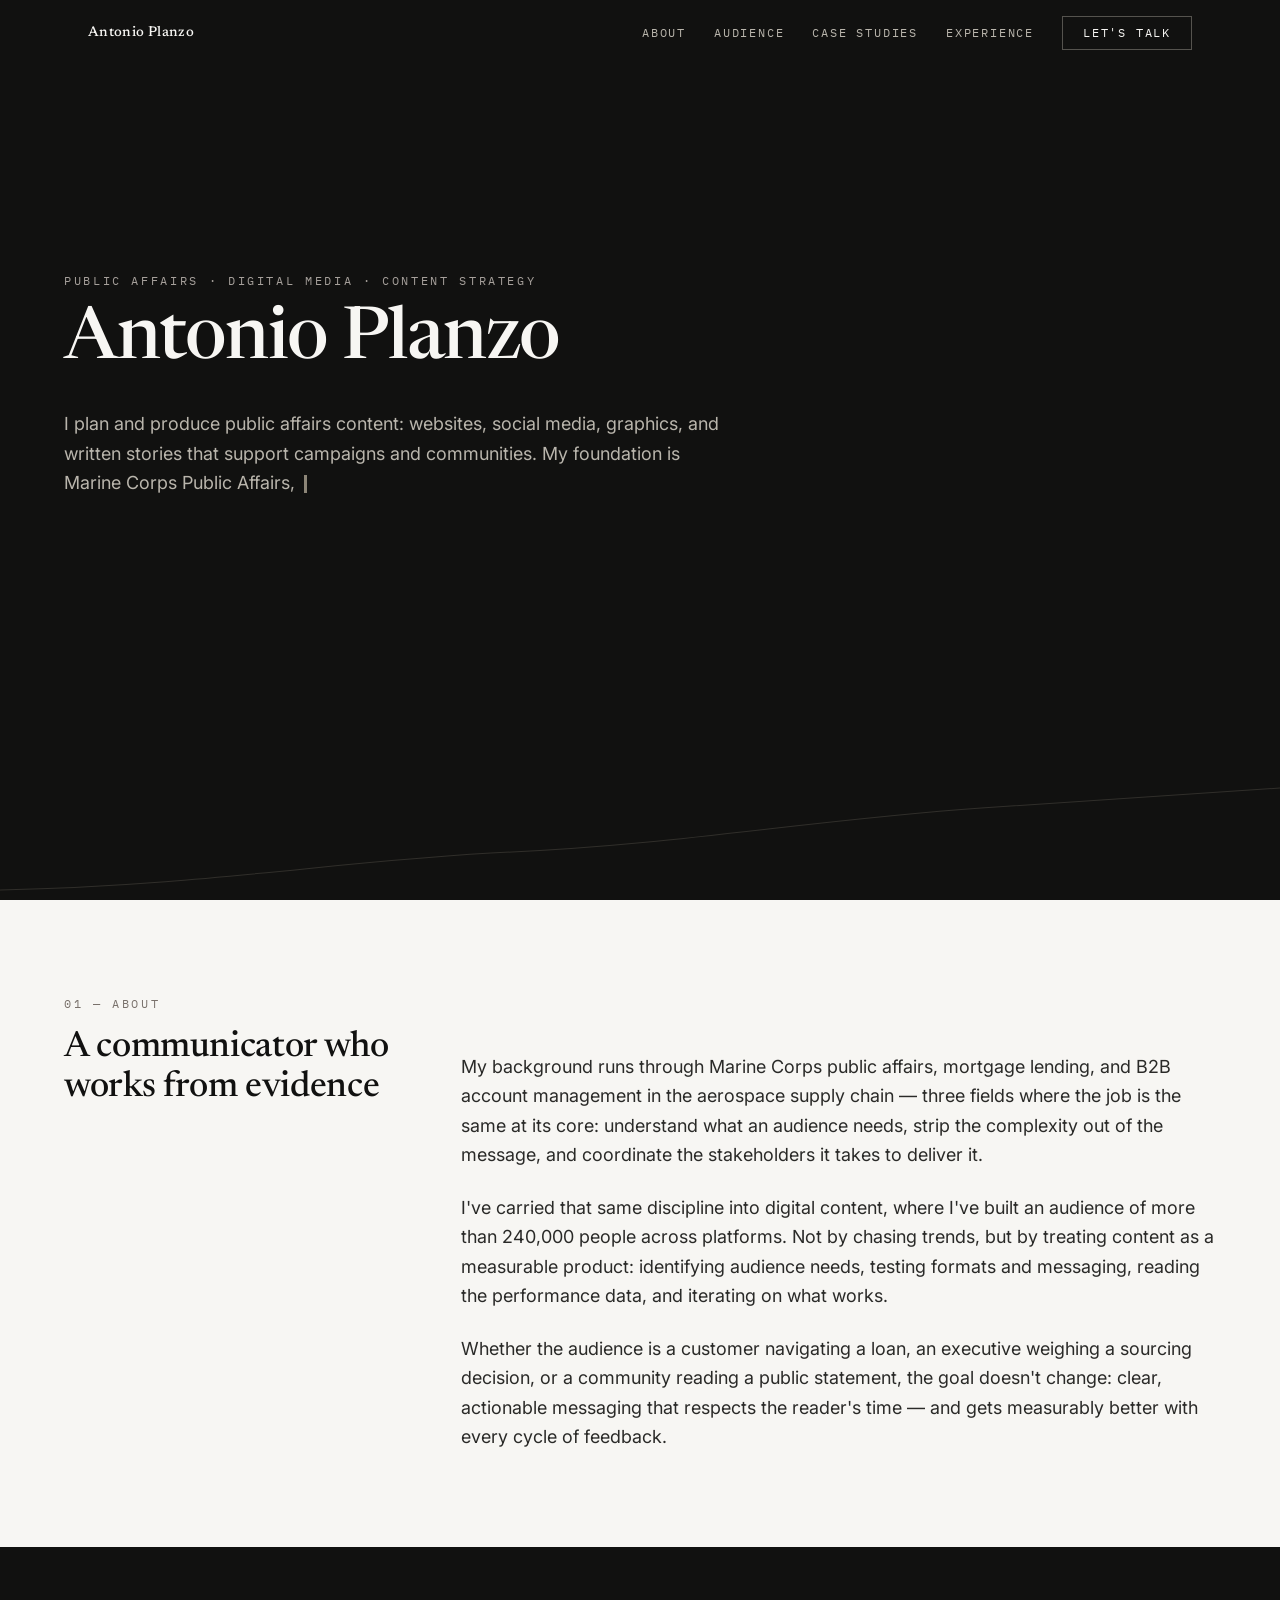
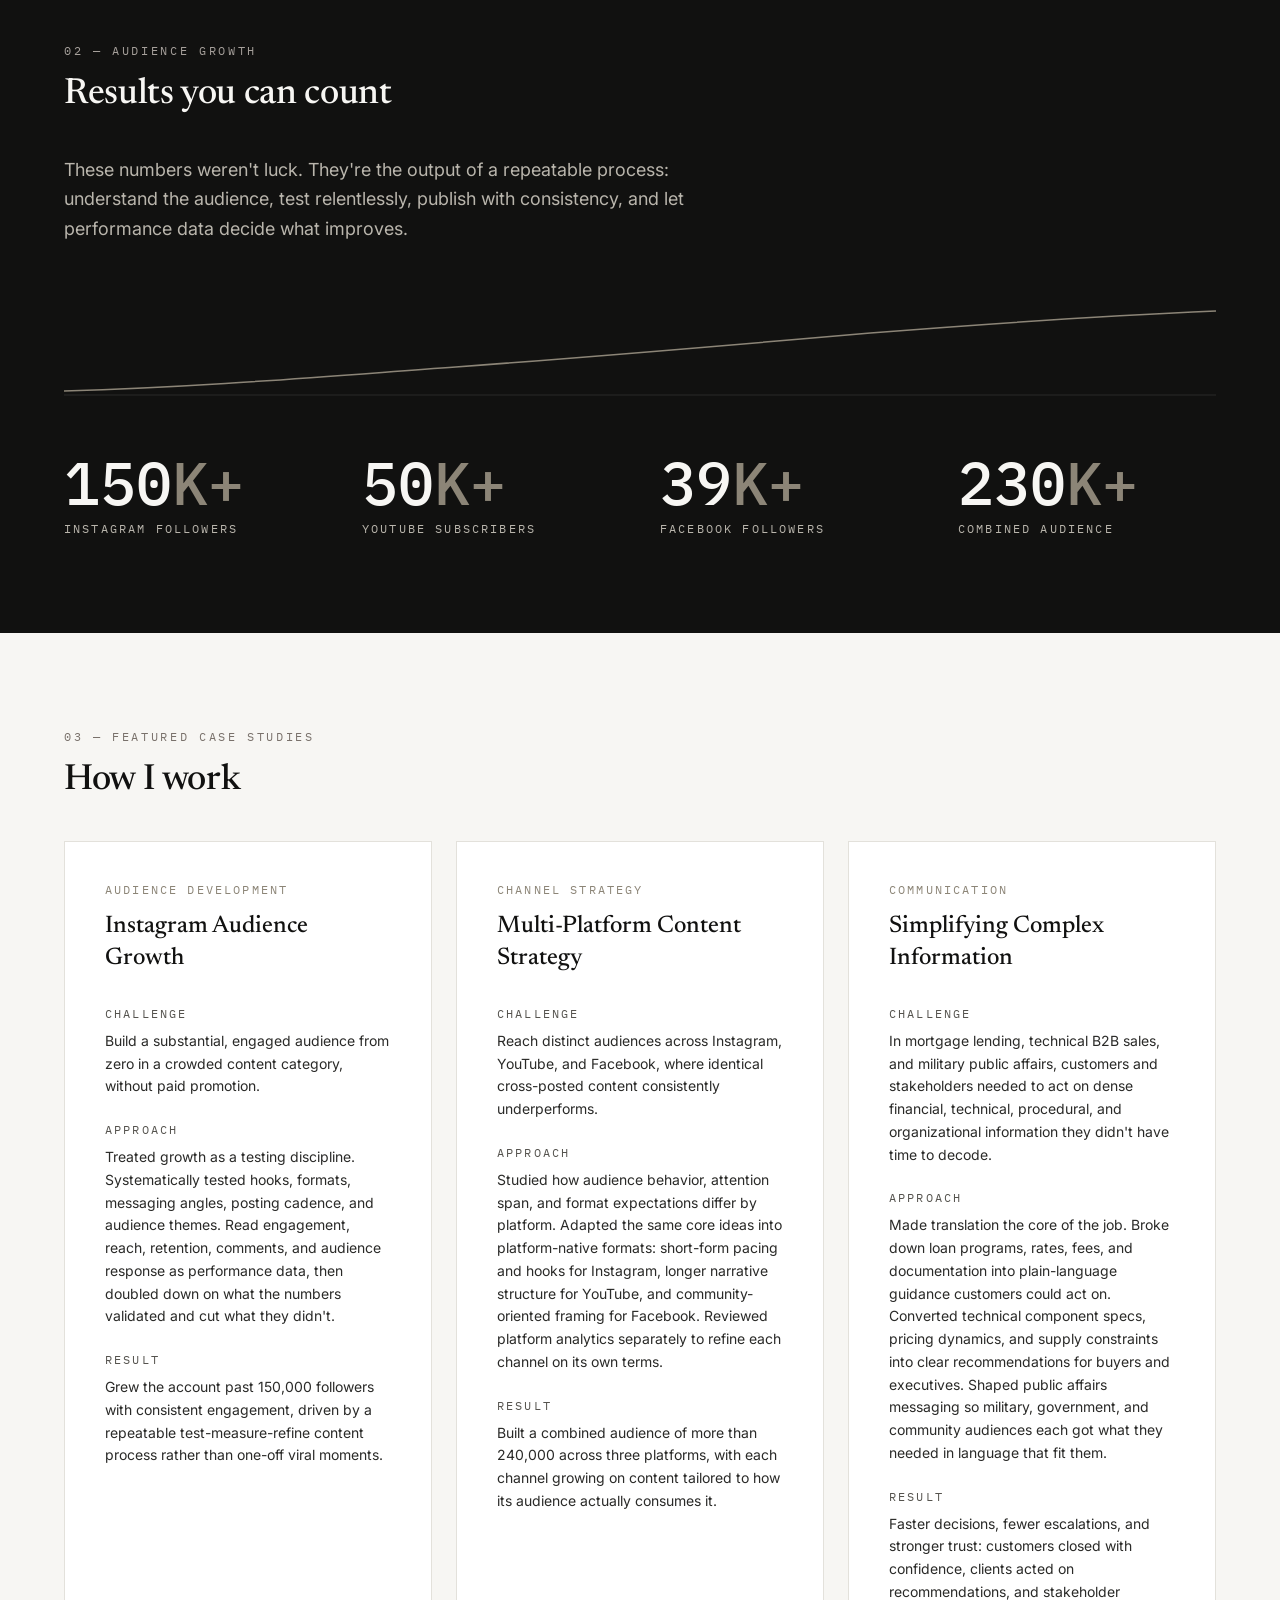
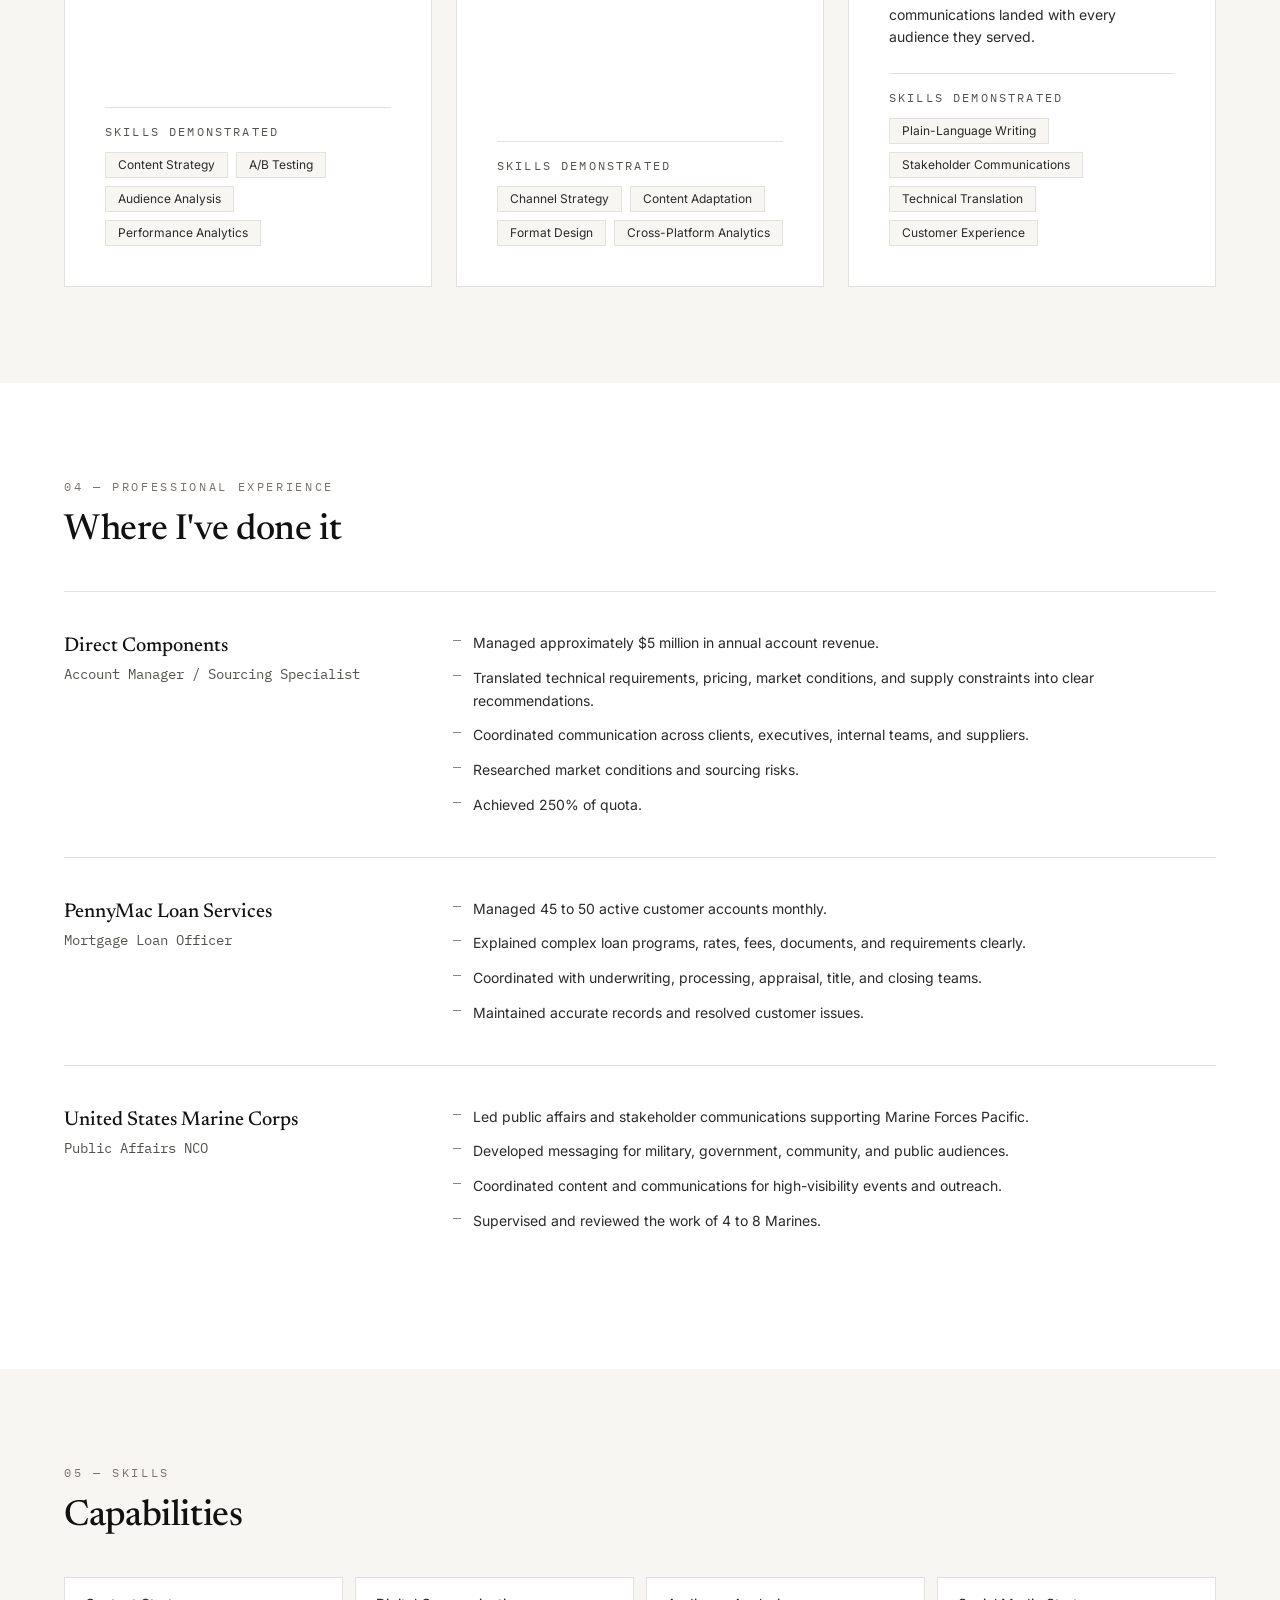
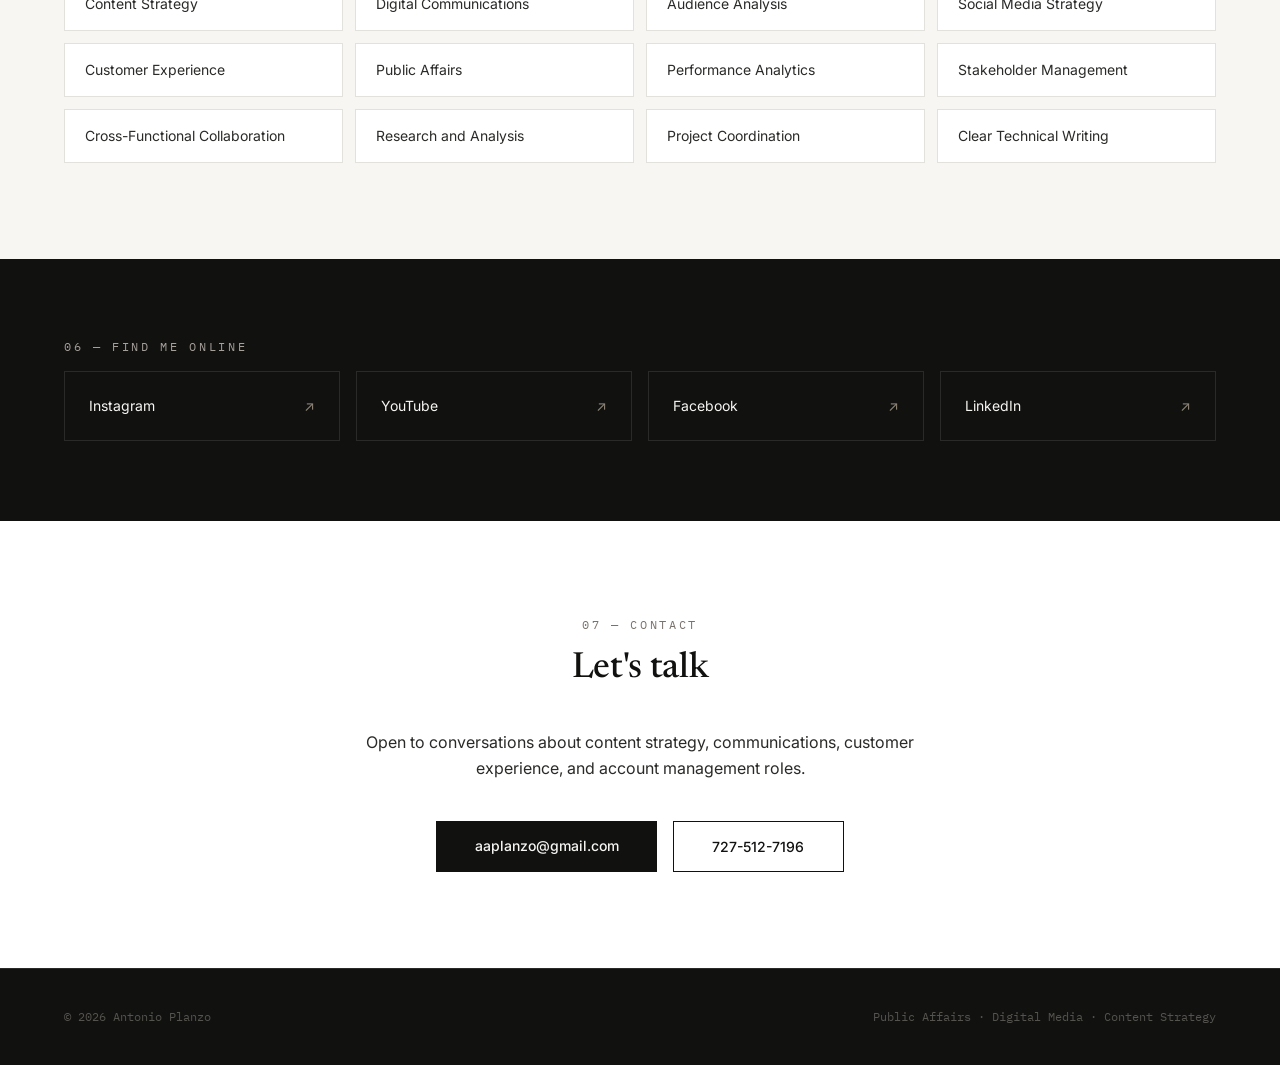
==== commit 2ec0b567: "Replace 155 mm kit with TRICARE Open Season social campaign sample New page at /social-campaign/ bui" ====
--- a/index.html
+++ b/index.html
@@ -93,30 +93,22 @@
       @media (prefers-reduced-motion:reduce){.vn-chart .ln,.vn-chart .ar,.vn-chart .pt{transition:none!important}}
       /* résumé link retired: hidden, not removed, so React's tree stays intact */
       #top a[href$="Antonio-Planzo-Resume.pdf"]{display:none!important}
-      /* 155 mm rollout kit button: press-room slab with a broadcast mark */
-      .rk-btn{position:relative;display:inline-flex;align-items:center;gap:.7rem;overflow:hidden;
+      /* social campaign button: a calendar fills day by day, then checks off; holds while hovered */
+      .sc-btn{position:relative;display:inline-flex;align-items:center;gap:.7rem;overflow:hidden;
         font-family:'IBM Plex Mono',ui-monospace,monospace!important;letter-spacing:.16em;text-transform:uppercase;
         border:1px solid rgba(247,246,243,.42)!important;color:#F7F6F3!important;background-color:#1C1C1A!important;
         background-image:radial-gradient(rgba(247,246,243,.09) 1px,transparent 1.2px)!important;background-size:6px 6px!important;
         transition:border-color .25s,box-shadow .25s,transform .25s!important}
-      .rk-btn:hover{border-color:#F0973B!important;box-shadow:0 0 24px rgba(240,151,59,.22)}
-      .rk-ico{flex:none;overflow:visible}
-      .rk-ico .doc{stroke:#F7F6F3}
-      .rk-ico .arc{stroke:#7A766E;transition:stroke .2s}
-      .rk-btn:hover .rk-ico .arc{stroke:#F0973B;animation:rkwave 1.2s ease-in-out infinite}
-      .rk-btn:hover .rk-ico .a2{animation-delay:.15s}.rk-btn:hover .rk-ico .a3{animation-delay:.3s}
-      @keyframes rkwave{0%,100%{opacity:1}50%{opacity:.25}}
-      .rk-ammo{position:absolute;left:0;right:0;bottom:6px;height:4px;pointer-events:none}
-      .rk-rnd{position:absolute;top:0;left:-34px;width:9px;height:4px;background:#F0973B;border-radius:0 3px 3px 0;opacity:0}
-      .rk-rnd::after{content:'';position:absolute;left:0;top:0;width:3px;height:4px;background:#C9C3B6}
-      .rk-rnd::before{content:'';position:absolute;right:100%;top:1px;width:28px;height:2px;background:linear-gradient(90deg,transparent,rgba(240,151,59,.85))}
-      .rk-btn:hover .rk-rnd{animation:rkfire .95s cubic-bezier(.2,.75,.4,1) infinite}
-      .rk-btn:hover .rk-rnd:nth-child(2){animation-delay:.16s}.rk-btn:hover .rk-rnd:nth-child(3){animation-delay:.32s}
-      @keyframes rkfire{0%{left:-34px;opacity:1}60%{left:calc(100% + 34px);opacity:1}61%,100%{left:calc(100% + 34px);opacity:0}}
-      .rk-flash{position:absolute;left:-10px;bottom:-4px;width:26px;height:14px;border-radius:50%;background:radial-gradient(closest-side,rgba(251,227,188,.9),rgba(240,151,59,.5),transparent);opacity:0;pointer-events:none}
-      .rk-btn:hover .rk-flash{animation:rkflash .32s steps(2) infinite}
-      @keyframes rkflash{0%{opacity:.9}100%{opacity:0}}
-      @media (prefers-reduced-motion:reduce){.rk-btn:hover .rk-ico .arc,.rk-btn:hover .rk-rnd,.rk-btn:hover .rk-flash{animation:none}}
+      .sc-btn:hover,.sc-btn:focus-visible{border-color:#F0973B!important;box-shadow:0 0 24px rgba(240,151,59,.22)}
+      .sc-ico{flex:none;overflow:visible}
+      .sc-ico .fr{stroke:#F7F6F3}
+      .sc-ico .cel{fill:#55534E;transition:fill .12s}
+      .sc-btn:hover .sc-ico .cel,.sc-btn:focus-visible .sc-ico .cel{fill:#F0973B;transition:fill .12s var(--d,0s)}
+      .sc-ico .ck{fill:none;stroke:#F0973B;stroke-width:2.2;stroke-linecap:round;stroke-linejoin:round;stroke-dasharray:1;stroke-dashoffset:1;transition:stroke-dashoffset .1s}
+      .sc-btn:hover .sc-ico .ck,.sc-btn:focus-visible .sc-ico .ck{stroke-dashoffset:0;transition:stroke-dashoffset .35s ease .75s}
+      .sc-btn:hover .sc-ico .grid,.sc-btn:focus-visible .sc-ico .grid{opacity:.35;transition:opacity .3s .7s}
+      .sc-ico .grid{transition:opacity .1s}
+      @media (prefers-reduced-motion:reduce){.sc-ico .cel,.sc-ico .ck,.sc-ico .grid{transition:none!important}}
     </style>
     <script>
       (function(){
@@ -153,13 +145,14 @@
             + 'Robotics Thesis<span class="rb-scan"></span><span class="rb-c tl"></span><span class="rb-c tr"></span><span class="rb-c bl"></span><span class="rb-c br"></span>';
           row.insertBefore(rb, a);
           var rk = document.createElement('a');
-          rk.href = './artillery-kit/';
-          rk.className = 'btn-outline focus-ring rk-btn';
-          rk.setAttribute('aria-label','155 mm rollout kit: view the public affairs work sample');
-          rk.innerHTML = '<svg class="rk-ico" width="20" height="18" viewBox="0 0 26 22" fill="none" stroke-width="1.6" stroke-linecap="round" stroke-linejoin="round" aria-hidden="true">'
-            + '<path class="doc" d="M2 3.5h9l3 3V20H2z"/><path class="doc" d="M5 10h6M5 13h6M5 16h4"/>'
-            + '<path class="arc a1" d="M17 9.5a3 3 0 0 1 0 5"/><path class="arc a2" d="M19.5 7a6.5 6.5 0 0 1 0 10"/><path class="arc a3" d="M22 4.5a10 10 0 0 1 0 15"/></svg>'
-            + '155 mm Rollout Kit<span class="rk-ammo"><span class="rk-rnd"></span><span class="rk-rnd"></span><span class="rk-rnd"></span><span class="rk-flash"></span></span>';
+          rk.href = './social-campaign/';
+          rk.className = 'btn-outline focus-ring sc-btn';
+          rk.setAttribute('aria-label','Social campaign: view the social media campaign work sample');
+          rk.innerHTML = '<svg class="sc-ico" width="20" height="20" viewBox="0 0 24 24" fill="none" stroke-width="1.6" stroke-linecap="round" stroke-linejoin="round" aria-hidden="true">'
+            + '<rect class="fr" x="1.5" y="3.5" width="21" height="19" rx="1.5"/><path class="fr" d="M1.5 7.6h21M7 1.5v4M17 1.5v4"/>'
+            + '<g class="grid" stroke="none"><rect class="cel" x="3.2" y="9.0" width="3.4" height="3" style="--d:0.00s"/><rect class="cel" x="7.8" y="9.0" width="3.4" height="3" style="--d:0.05s"/><rect class="cel" x="12.4" y="9.0" width="3.4" height="3" style="--d:0.10s"/><rect class="cel" x="17.0" y="9.0" width="3.4" height="3" style="--d:0.15s"/><rect class="cel" x="3.2" y="13.2" width="3.4" height="3" style="--d:0.20s"/><rect class="cel" x="7.8" y="13.2" width="3.4" height="3" style="--d:0.25s"/><rect class="cel" x="12.4" y="13.2" width="3.4" height="3" style="--d:0.30s"/><rect class="cel" x="17.0" y="13.2" width="3.4" height="3" style="--d:0.35s"/><rect class="cel" x="3.2" y="17.4" width="3.4" height="3" style="--d:0.40s"/><rect class="cel" x="7.8" y="17.4" width="3.4" height="3" style="--d:0.45s"/><rect class="cel" x="12.4" y="17.4" width="3.4" height="3" style="--d:0.50s"/><rect class="cel" x="17.0" y="17.4" width="3.4" height="3" style="--d:0.55s"/></g>'
+            + '<path class="ck" pathLength="1" d="M7 15.5l3.4 3.4L17.5 11"/></svg>'
+            + 'Social Campaign';
           var cv = row.querySelector('a[href$="Antonio-Planzo-Resume.pdf"]');
           row.insertBefore(rk, cv || rb);
           var vn = row.querySelector('a[href="#audience"]');
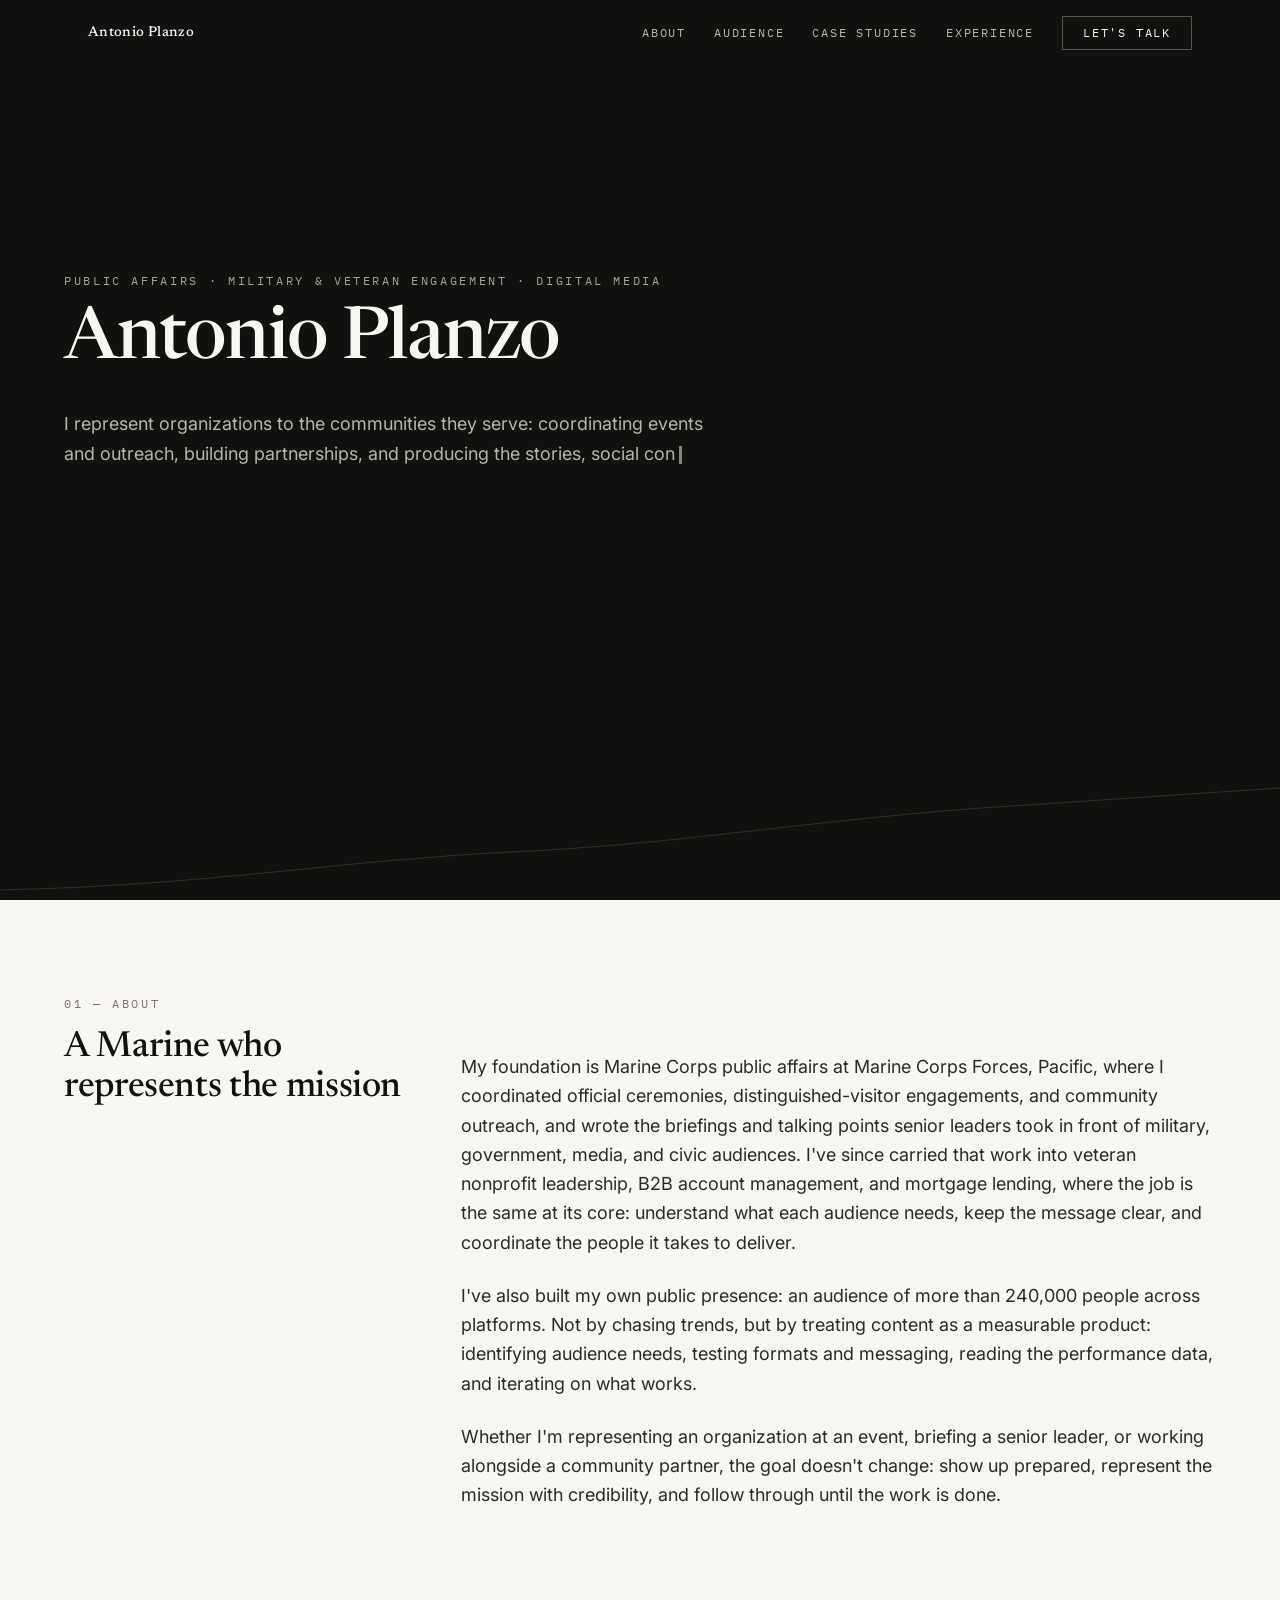
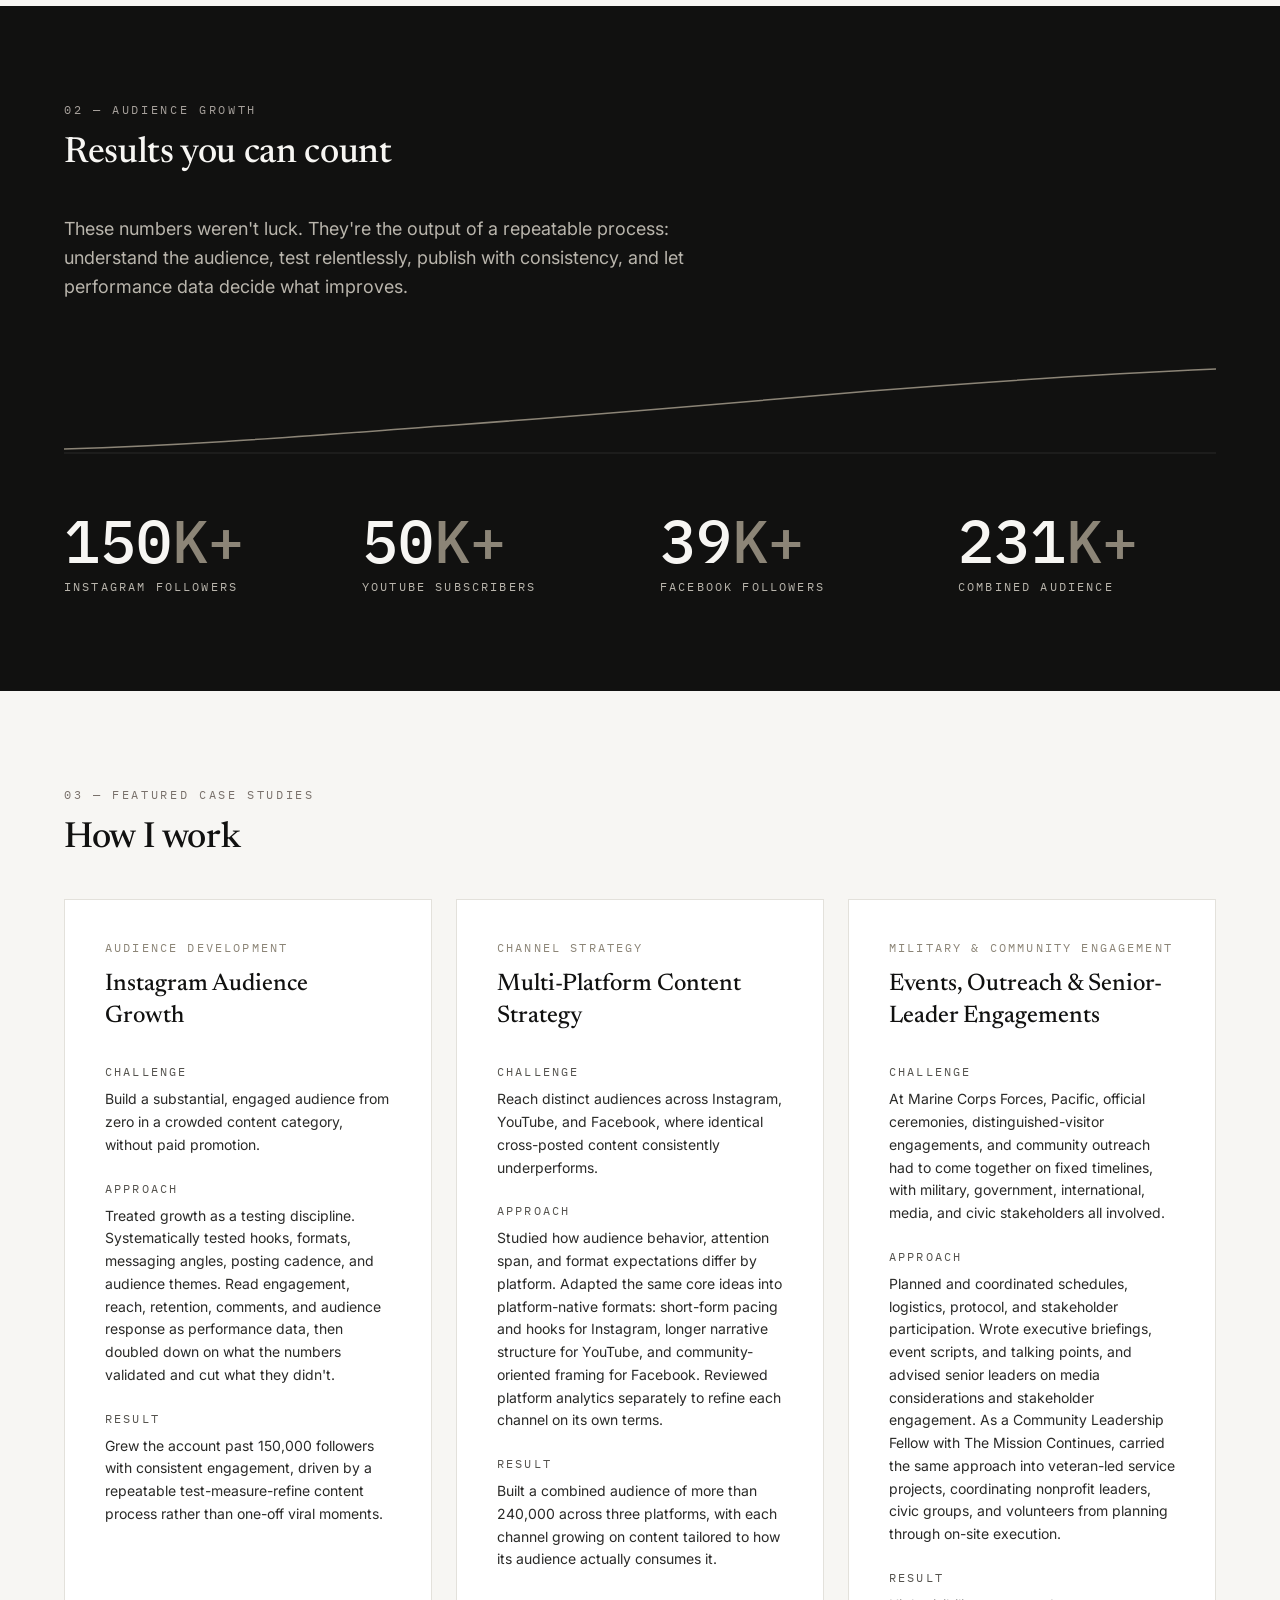
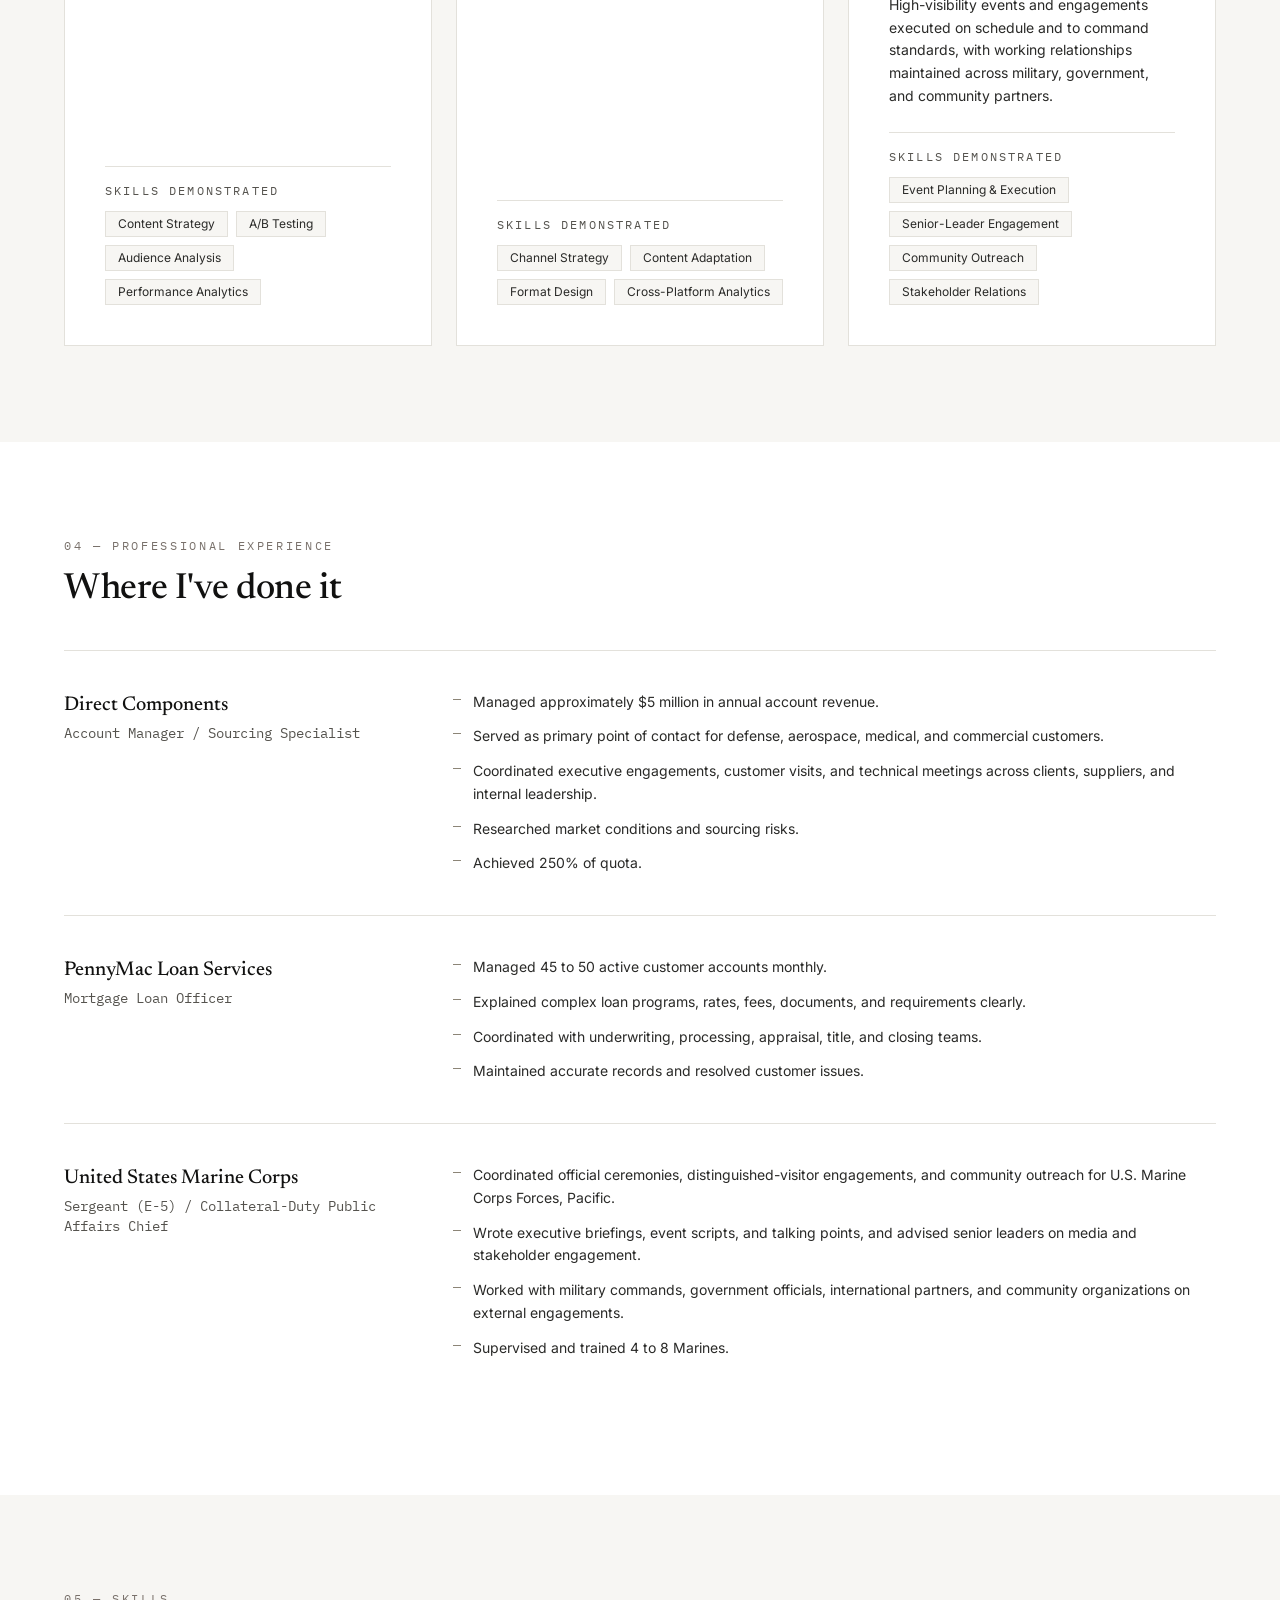
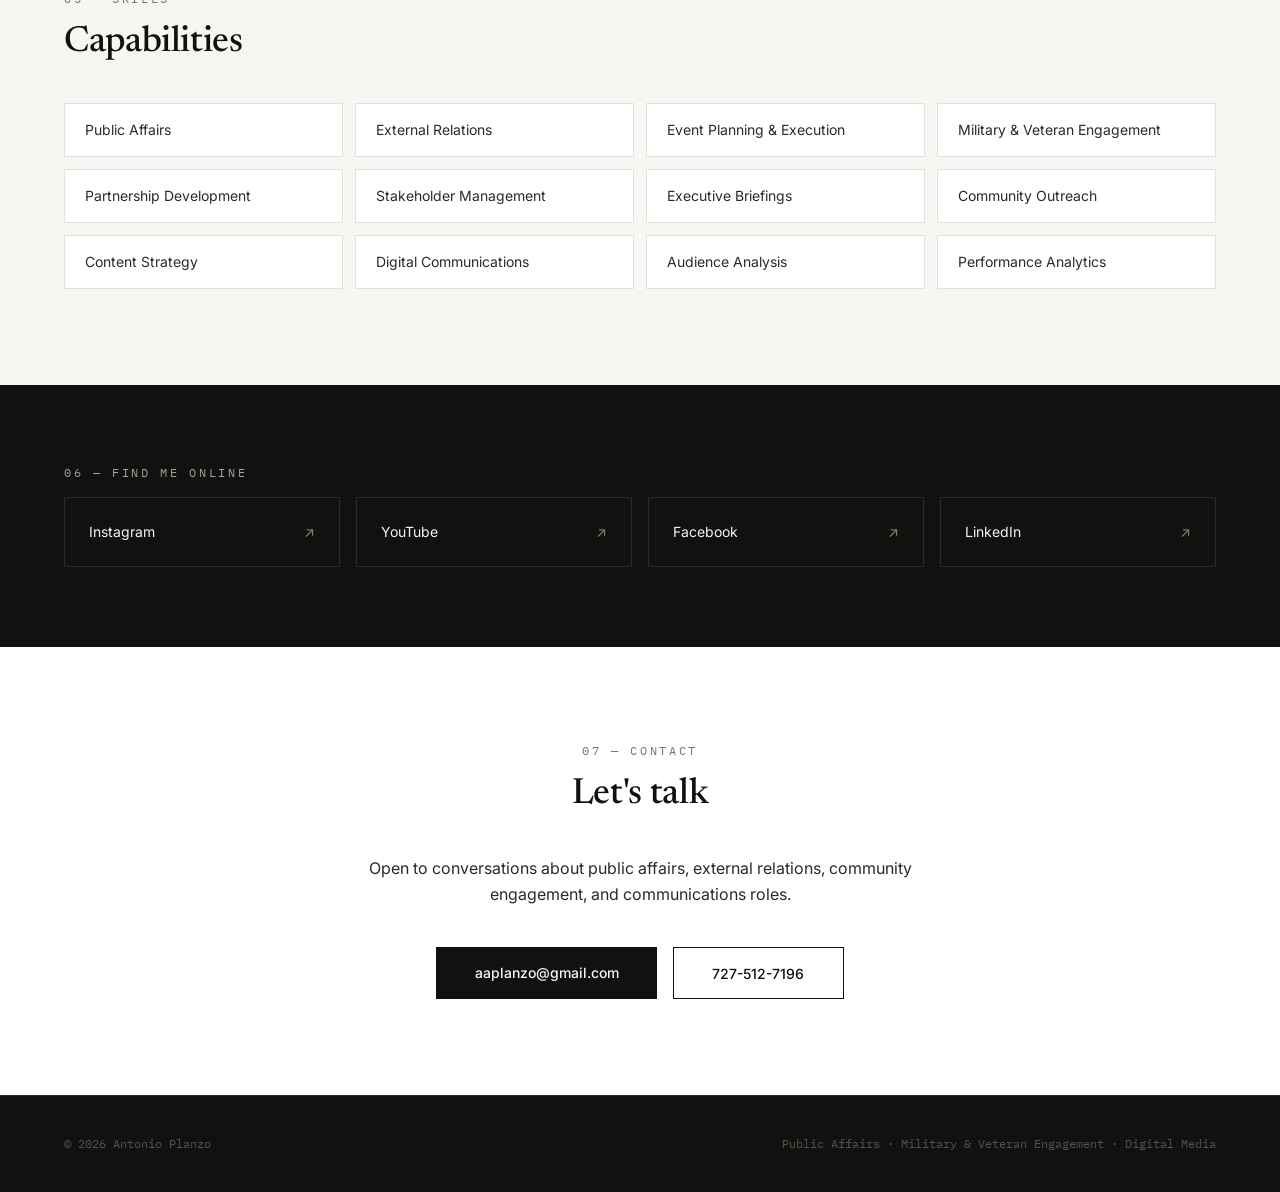
==== commit 5ab9a1c8: "Align homepage copy with public affairs, events, and military/veteran engagement Co-Authored-By: Cla" ====
--- a/index.html
+++ b/index.html
@@ -5,11 +5,11 @@
     <link rel="icon" type="image/svg+xml" href="./favicon.svg" />
     <meta name="viewport" content="width=device-width, initial-scale=1.0" />
 
-    <title>Antonio Planzo — Public Affairs, Digital Media & Content Strategy</title>
-    <meta name="description" content="Antonio Planzo is a public affairs and digital media professional with a 240K+ combined digital audience, financial-services experience, and a background in Marine Corps public affairs and B2B account management." />
+    <title>Antonio Planzo — Public Affairs, Military & Veteran Engagement, Digital Media</title>
+    <meta name="description" content="Antonio Planzo is a Marine Corps veteran and public affairs professional with experience in events, community outreach, senior-leader engagements, and digital media, with a 240K+ combined digital audience." />
 
     <meta property="og:title" content="Antonio Planzo — Public Affairs & Digital Media" />
-    <meta property="og:description" content="Public affairs and digital media professional. 240K+ combined audience. Public affairs, financial services, and B2B account management background." />
+    <meta property="og:description" content="Marine Corps veteran and public affairs professional. Events, outreach, partnerships, and digital media with a 240K+ combined audience." />
     <meta property="og:type" content="website" />
     <meta name="twitter:card" content="summary" />
     <script type="module" crossorigin src="./assets/index-ap1022d.js"></script>
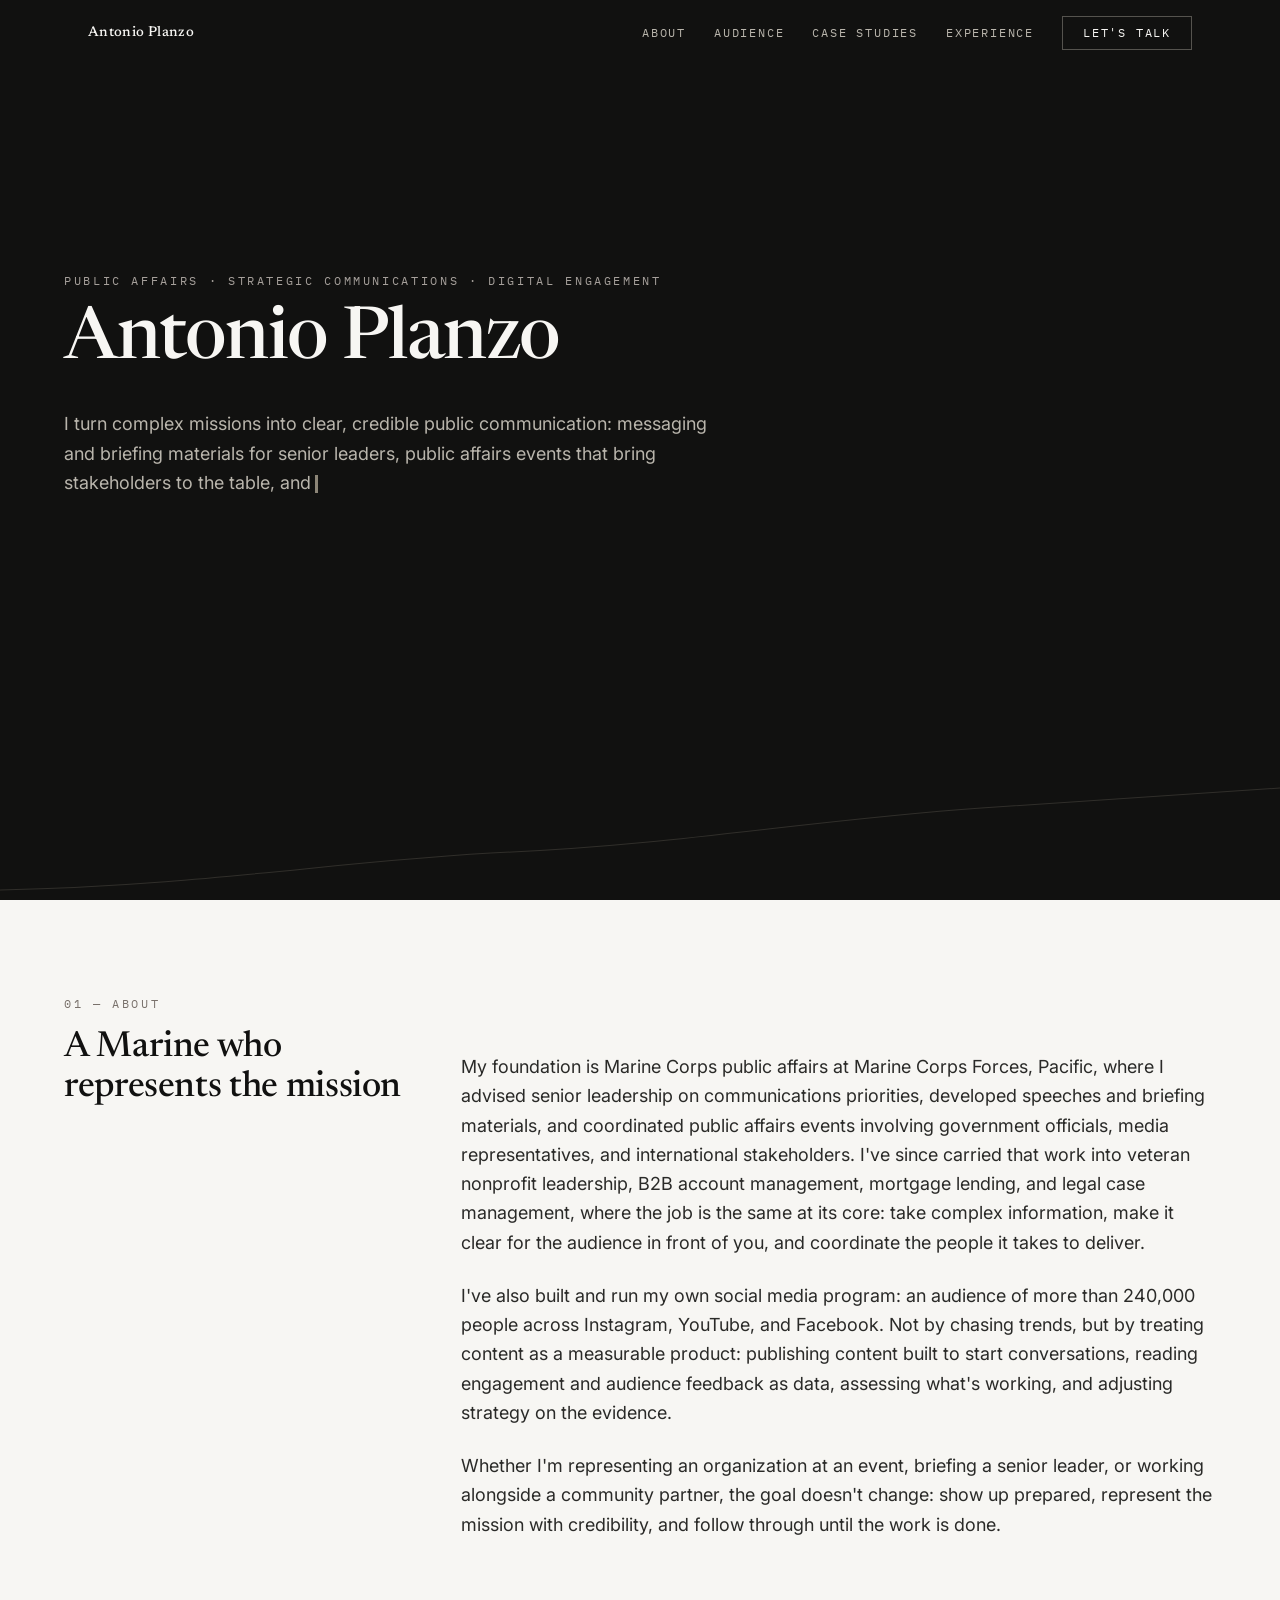
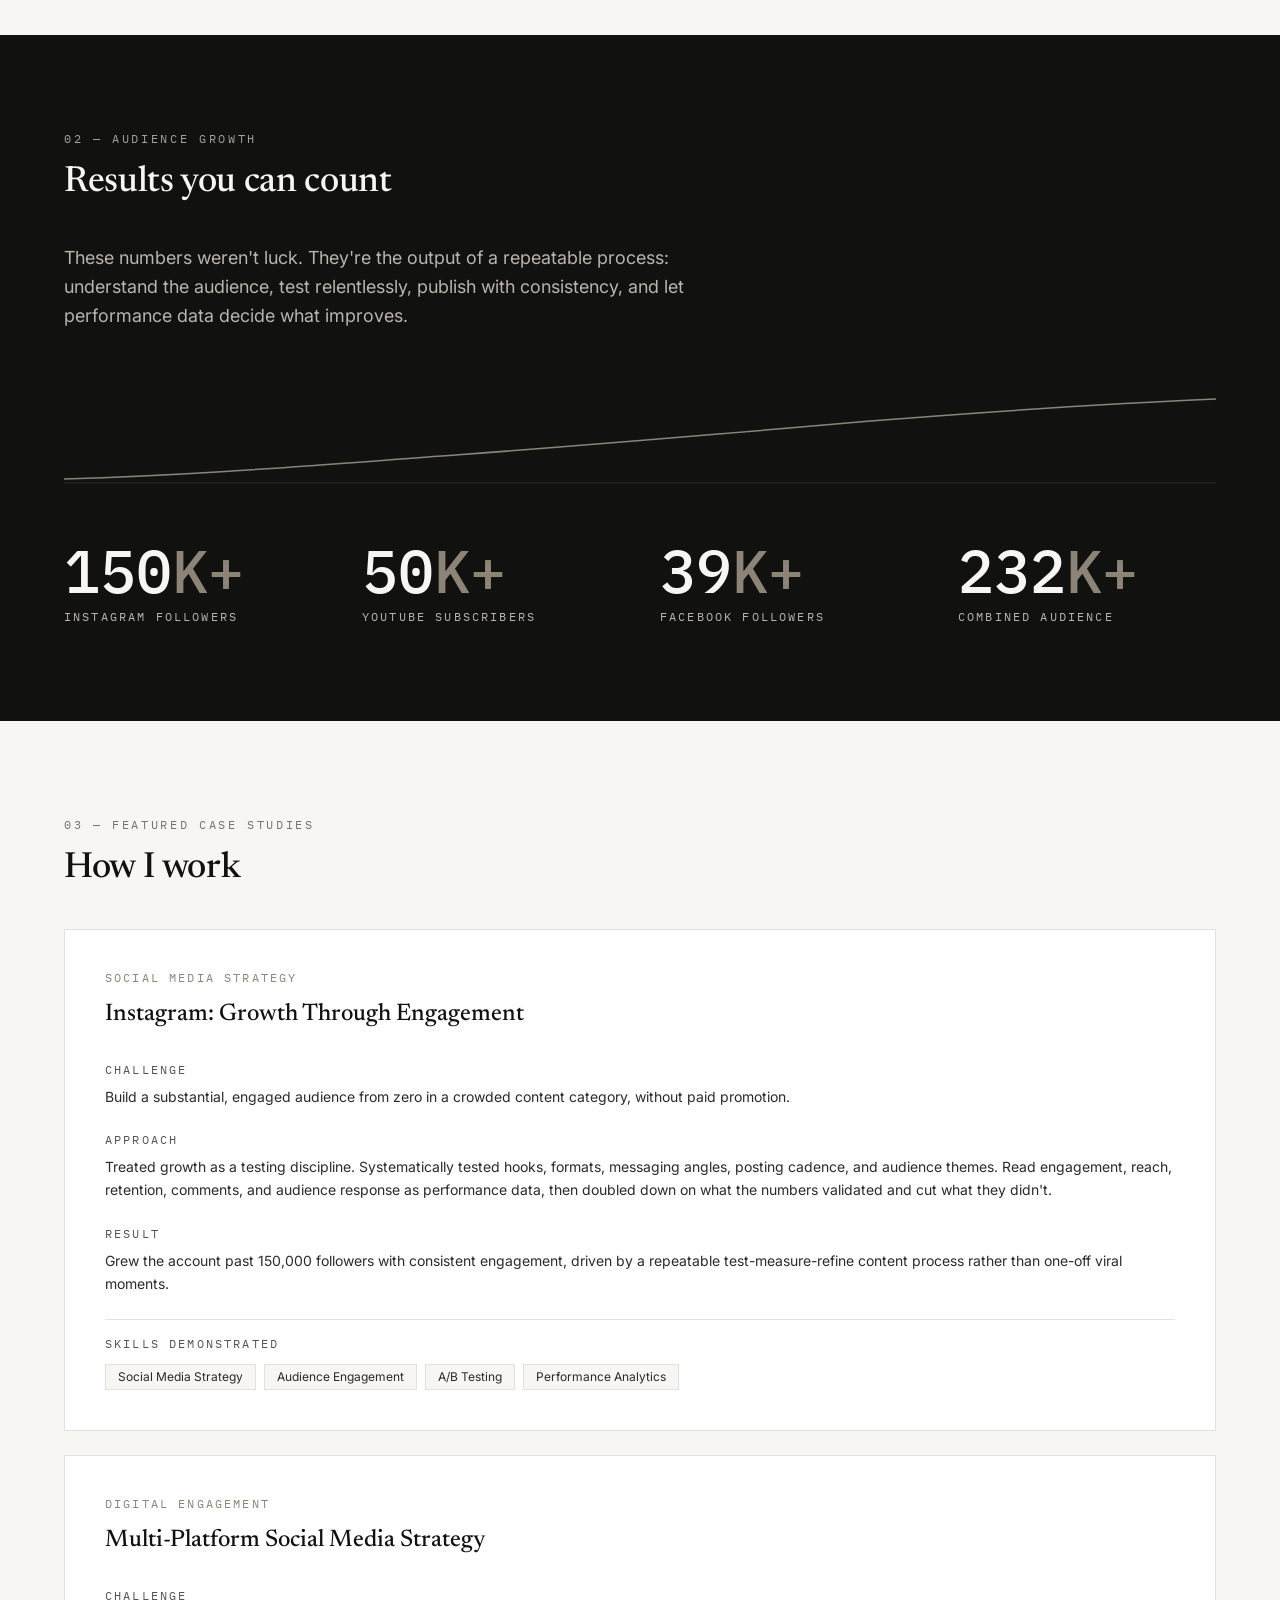
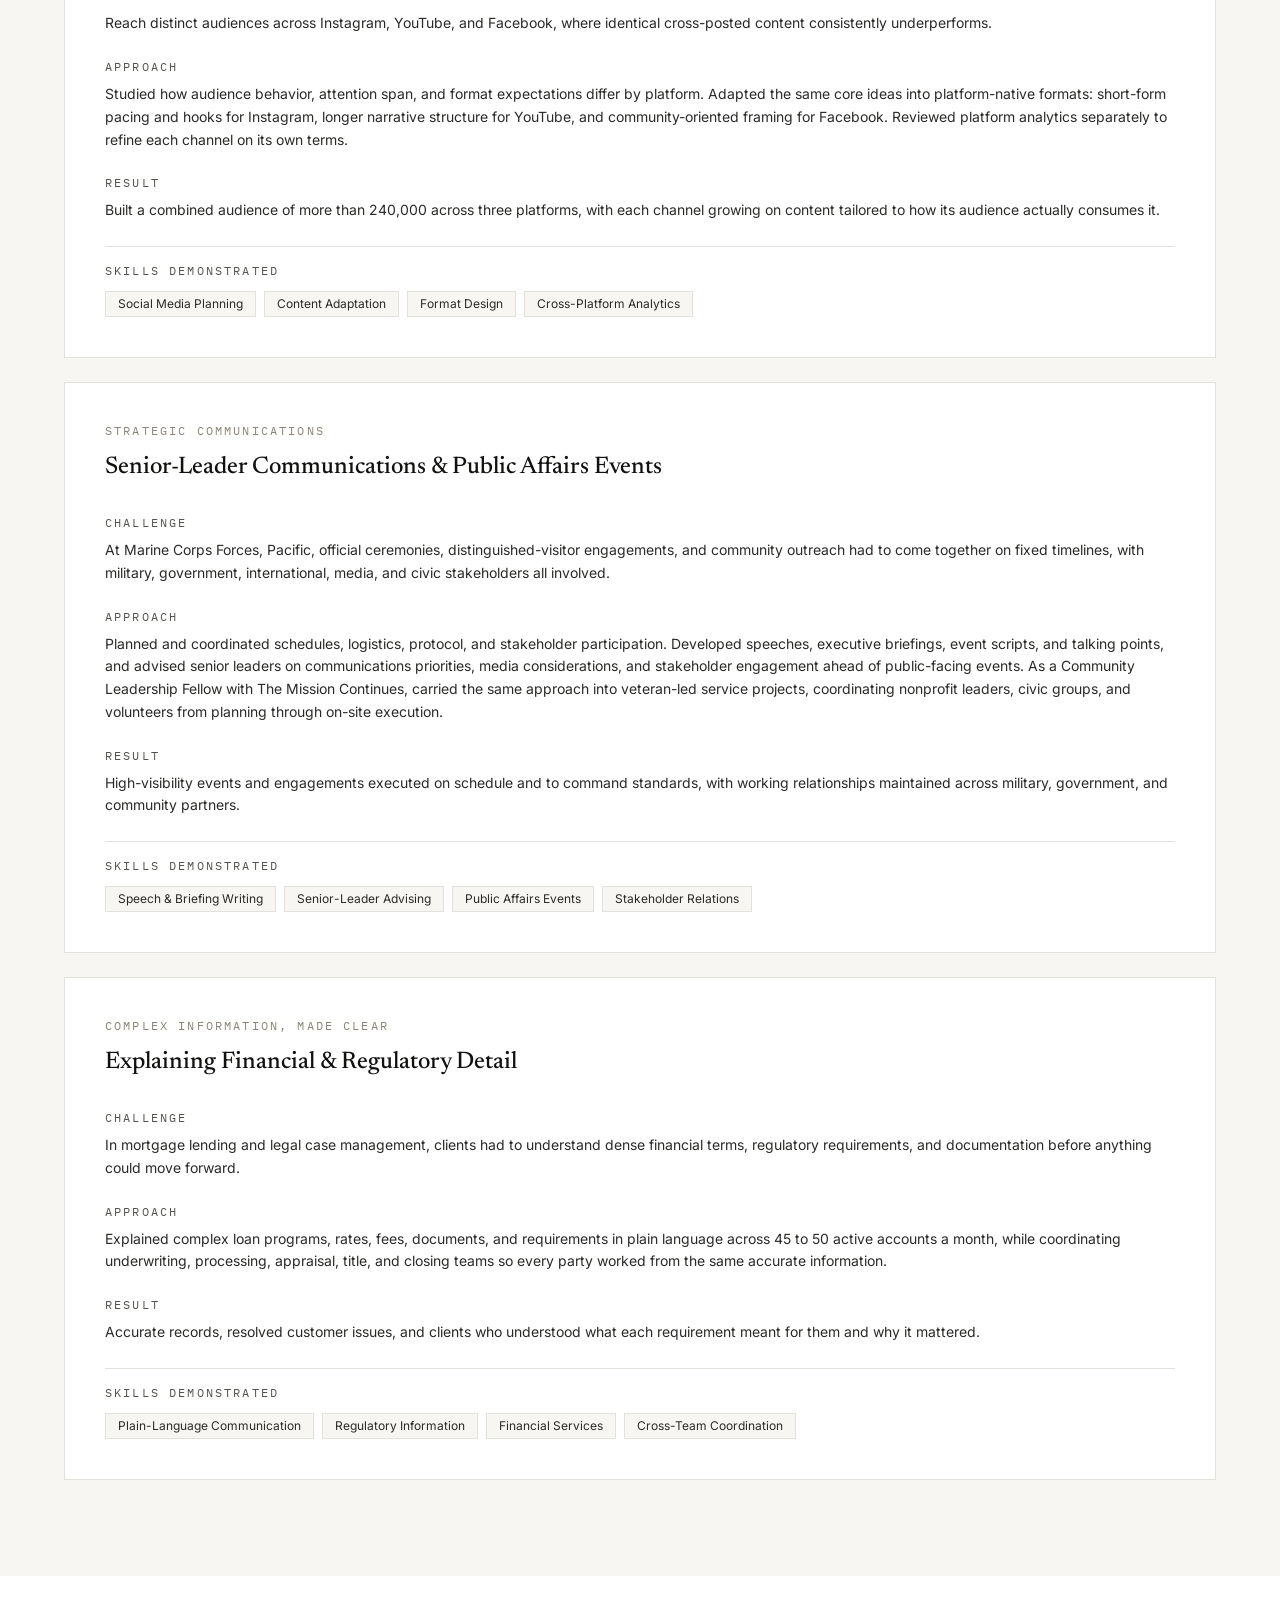
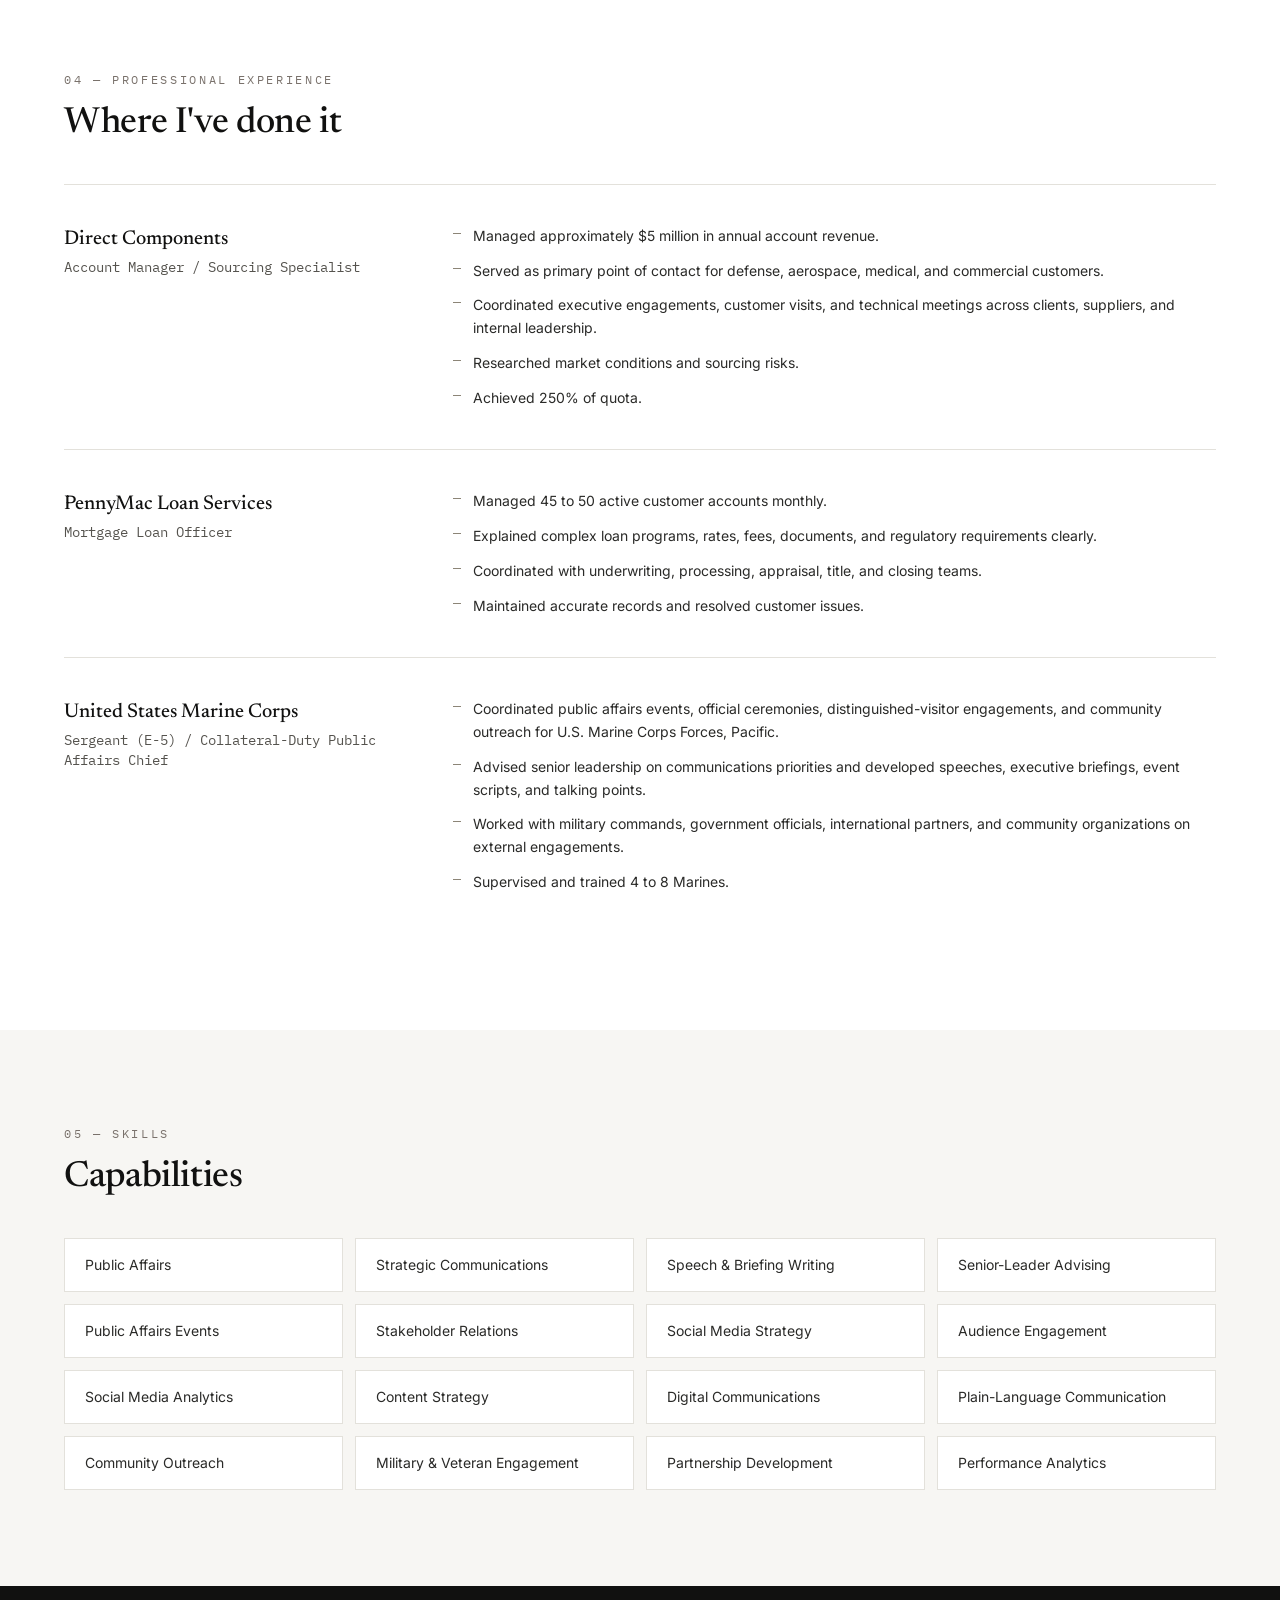
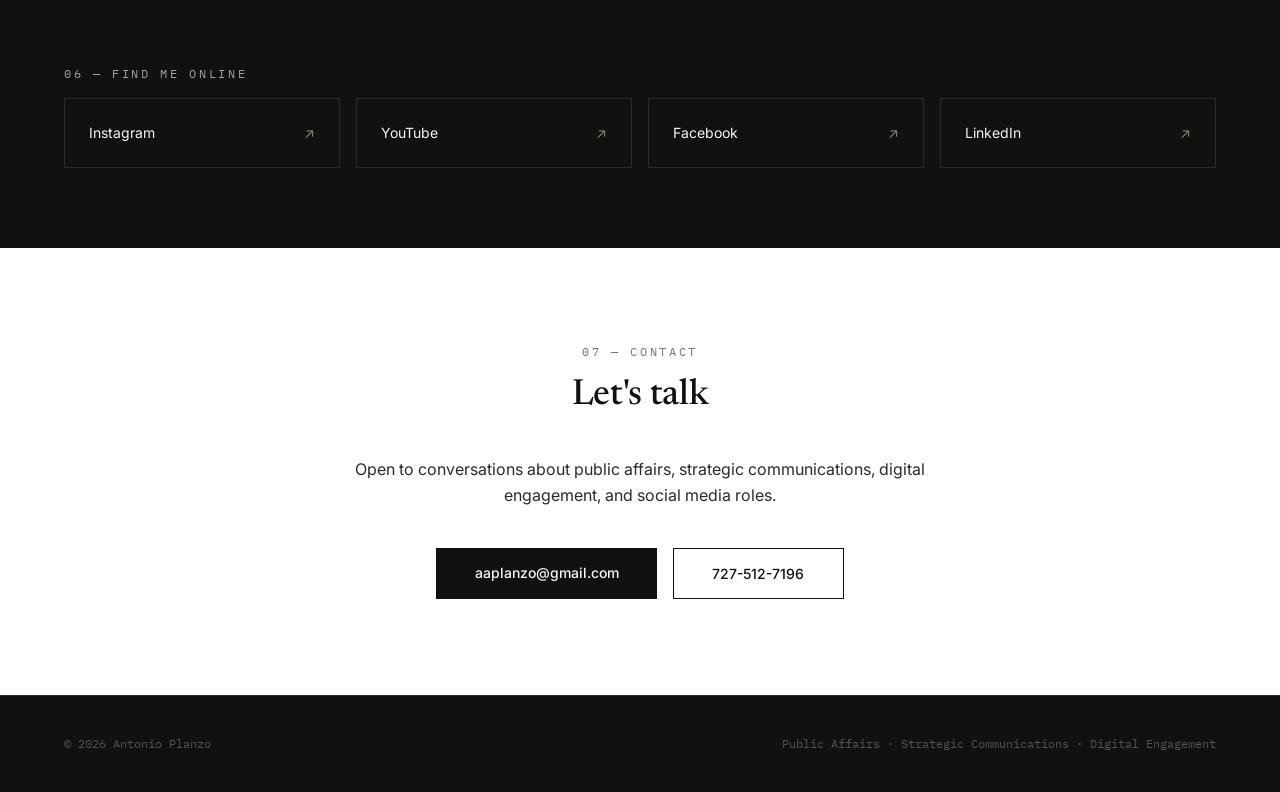
==== commit 07f1ee04: "Align portfolio wording with USPTO and FinCEN public affairs announcements Co-Authored-By: Claude Op" ====
--- a/index.html
+++ b/index.html
@@ -5,11 +5,11 @@
     <link rel="icon" type="image/svg+xml" href="./favicon.svg" />
     <meta name="viewport" content="width=device-width, initial-scale=1.0" />
 
-    <title>Antonio Planzo — Public Affairs, Military & Veteran Engagement, Digital Media</title>
-    <meta name="description" content="Antonio Planzo is a Marine Corps veteran and public affairs professional with experience in events, community outreach, senior-leader engagements, and digital media, with a 240K+ combined digital audience." />
+    <title>Antonio Planzo — Public Affairs, Strategic Communications, Digital Engagement</title>
+    <meta name="description" content="Antonio Planzo is a Marine Corps veteran and public affairs professional with experience in strategic communications for senior leaders, public affairs events, and data-driven social media, with a 240K+ combined digital audience." />
 
-    <meta property="og:title" content="Antonio Planzo — Public Affairs & Digital Media" />
-    <meta property="og:description" content="Marine Corps veteran and public affairs professional. Events, outreach, partnerships, and digital media with a 240K+ combined audience." />
+    <meta property="og:title" content="Antonio Planzo — Public Affairs & Strategic Communications" />
+    <meta property="og:description" content="Marine Corps veteran and public affairs professional. Strategic communications, public affairs events, and social media strategy with a 240K+ combined audience." />
     <meta property="og:type" content="website" />
     <meta name="twitter:card" content="summary" />
     <script type="module" crossorigin src="./assets/index-ap1022d.js"></script>
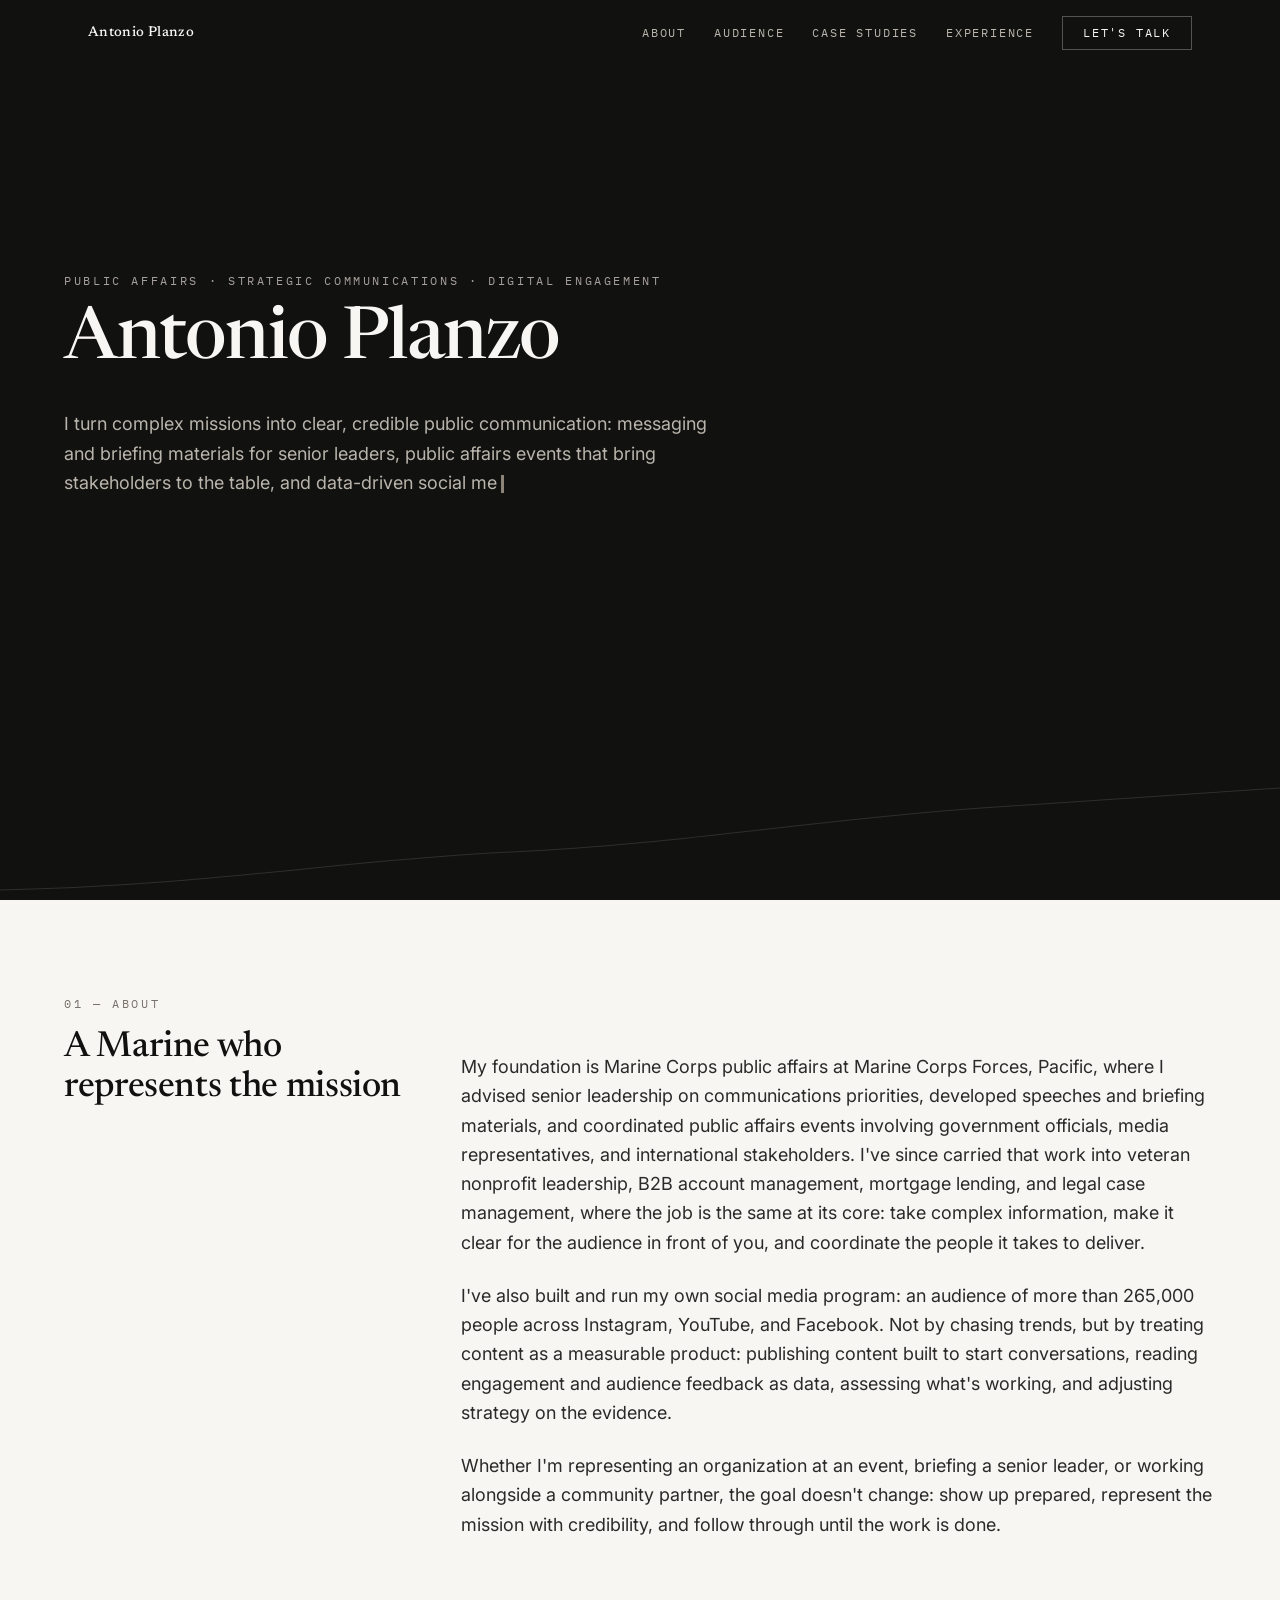
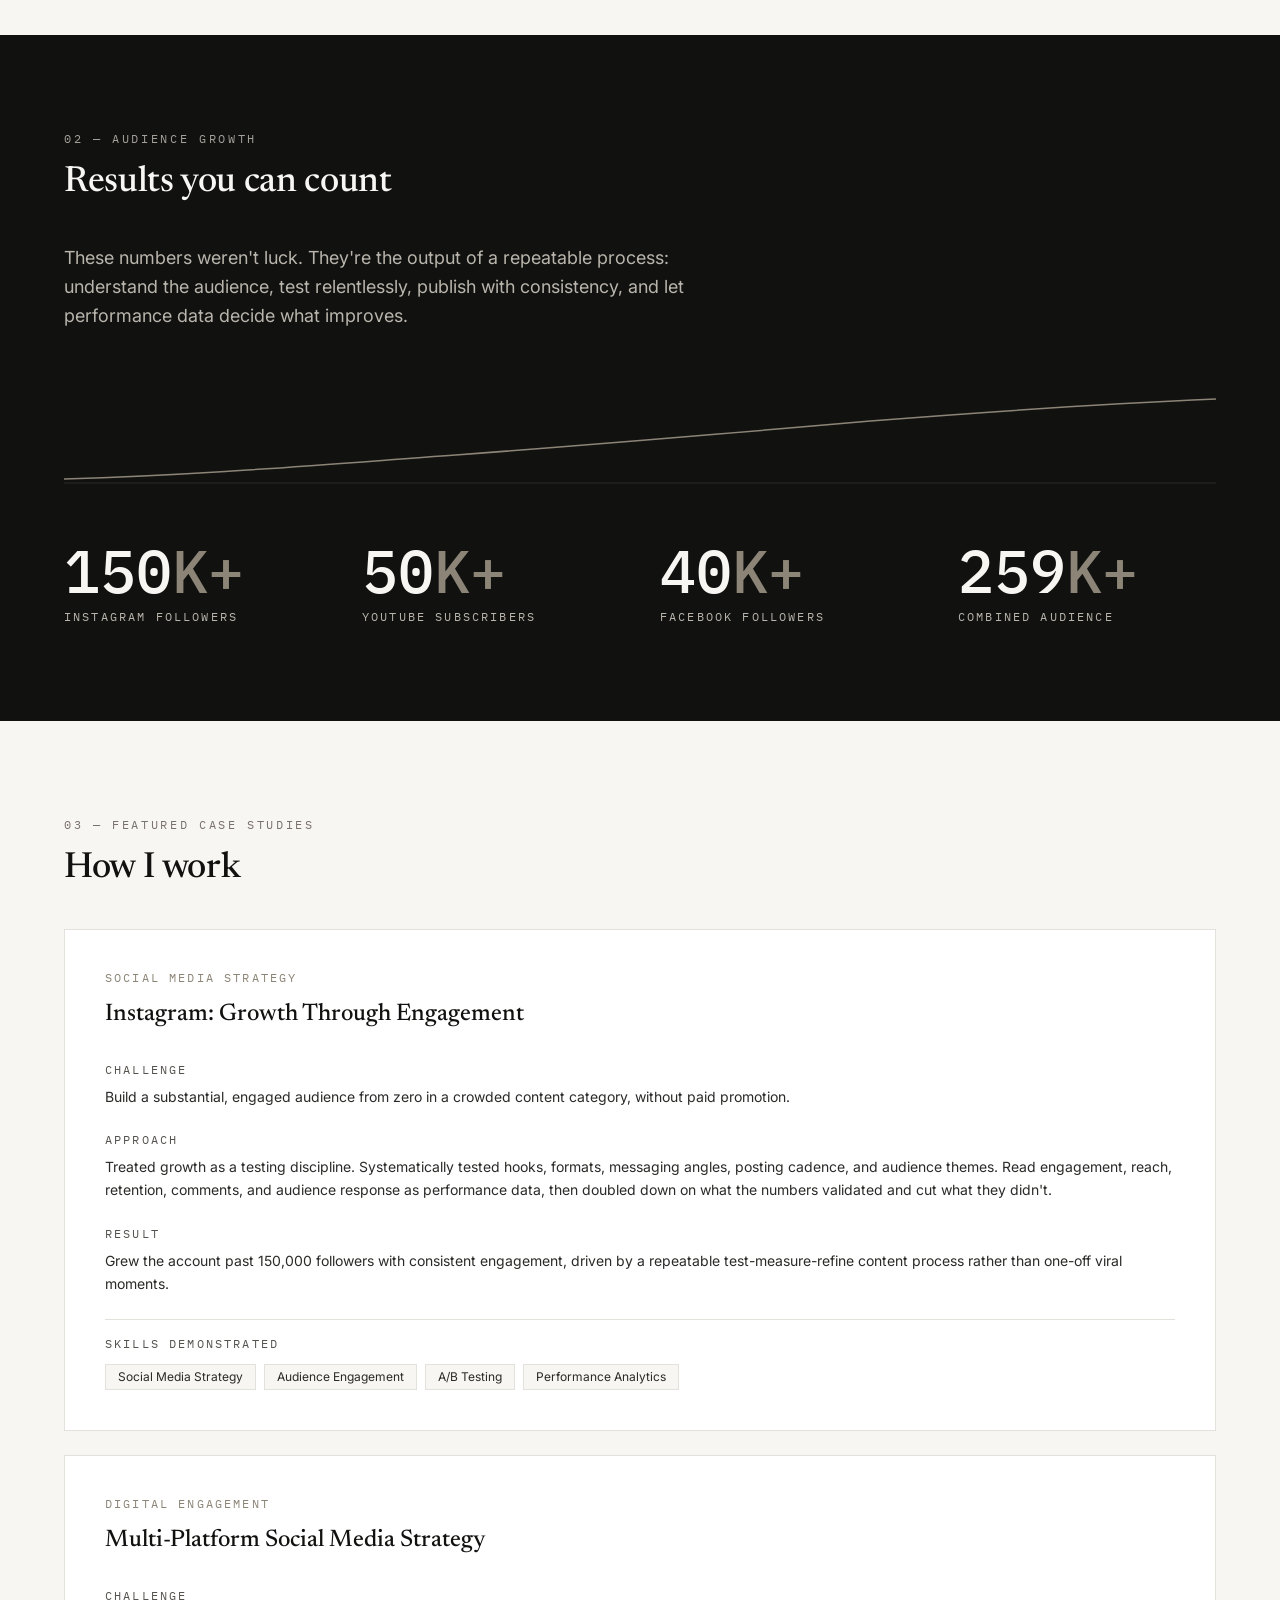
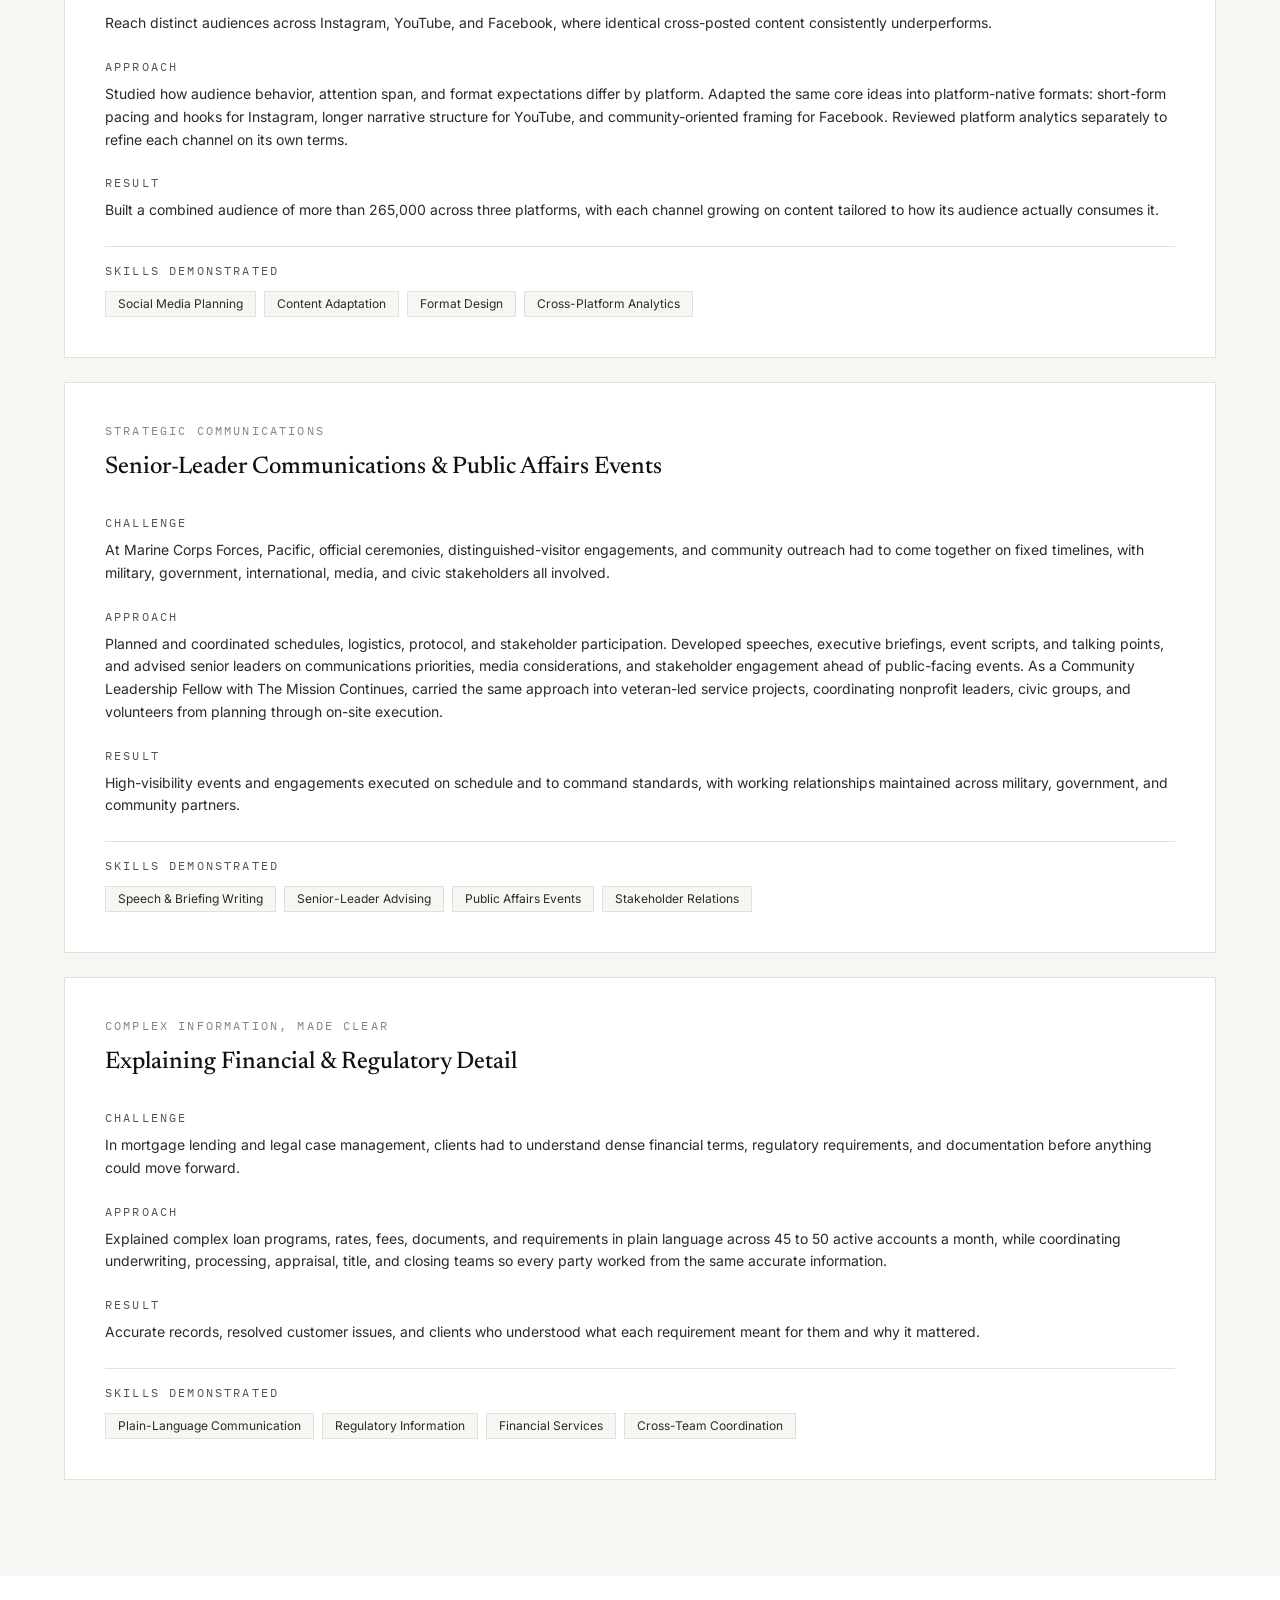
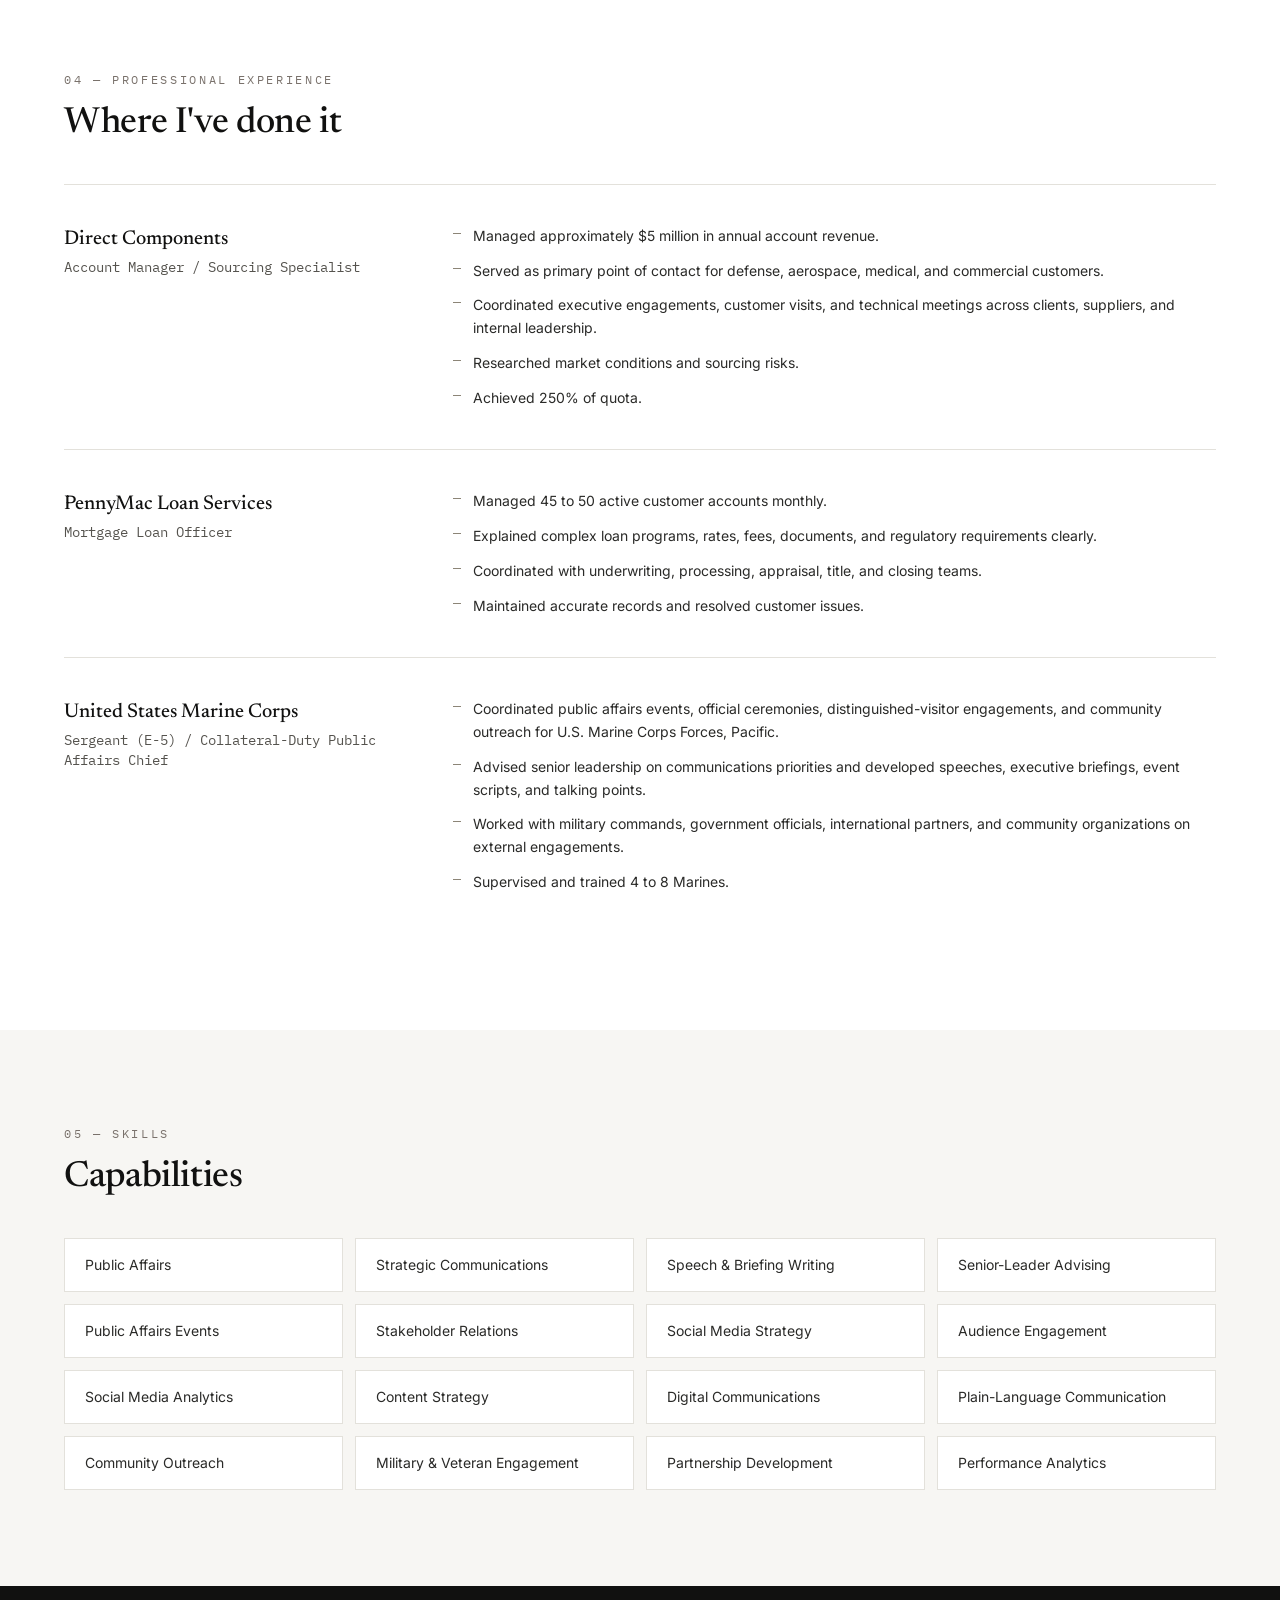
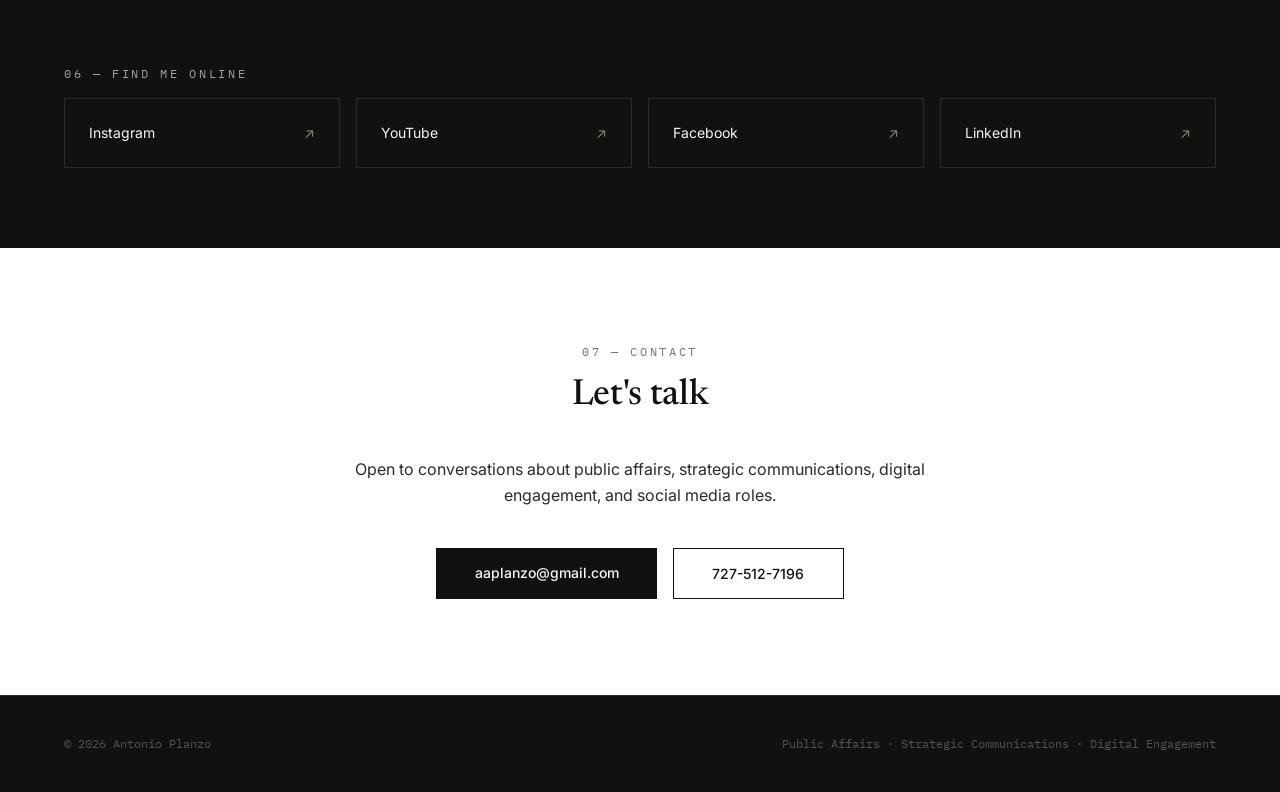
==== commit 3a9620e2: "Update combined audience to 265K+ Co-Authored-By: Claude Opus 5.5 <noreply@anthropic.com> Claude-Ses" ====
--- a/index.html
+++ b/index.html
@@ -6,10 +6,10 @@
     <meta name="viewport" content="width=device-width, initial-scale=1.0" />
 
     <title>Antonio Planzo — Public Affairs, Strategic Communications, Digital Engagement</title>
-    <meta name="description" content="Antonio Planzo is a Marine Corps veteran and public affairs professional with experience in strategic communications for senior leaders, public affairs events, and data-driven social media, with a 240K+ combined digital audience." />
+    <meta name="description" content="Antonio Planzo is a Marine Corps veteran and public affairs professional with experience in strategic communications for senior leaders, public affairs events, and data-driven social media, with a 265K+ combined digital audience." />
 
     <meta property="og:title" content="Antonio Planzo — Public Affairs & Strategic Communications" />
-    <meta property="og:description" content="Marine Corps veteran and public affairs professional. Strategic communications, public affairs events, and social media strategy with a 240K+ combined audience." />
+    <meta property="og:description" content="Marine Corps veteran and public affairs professional. Strategic communications, public affairs events, and social media strategy with a 265K+ combined audience." />
     <meta property="og:type" content="website" />
     <meta name="twitter:card" content="summary" />
     <script type="module" crossorigin src="./assets/index-ap1022d.js"></script>
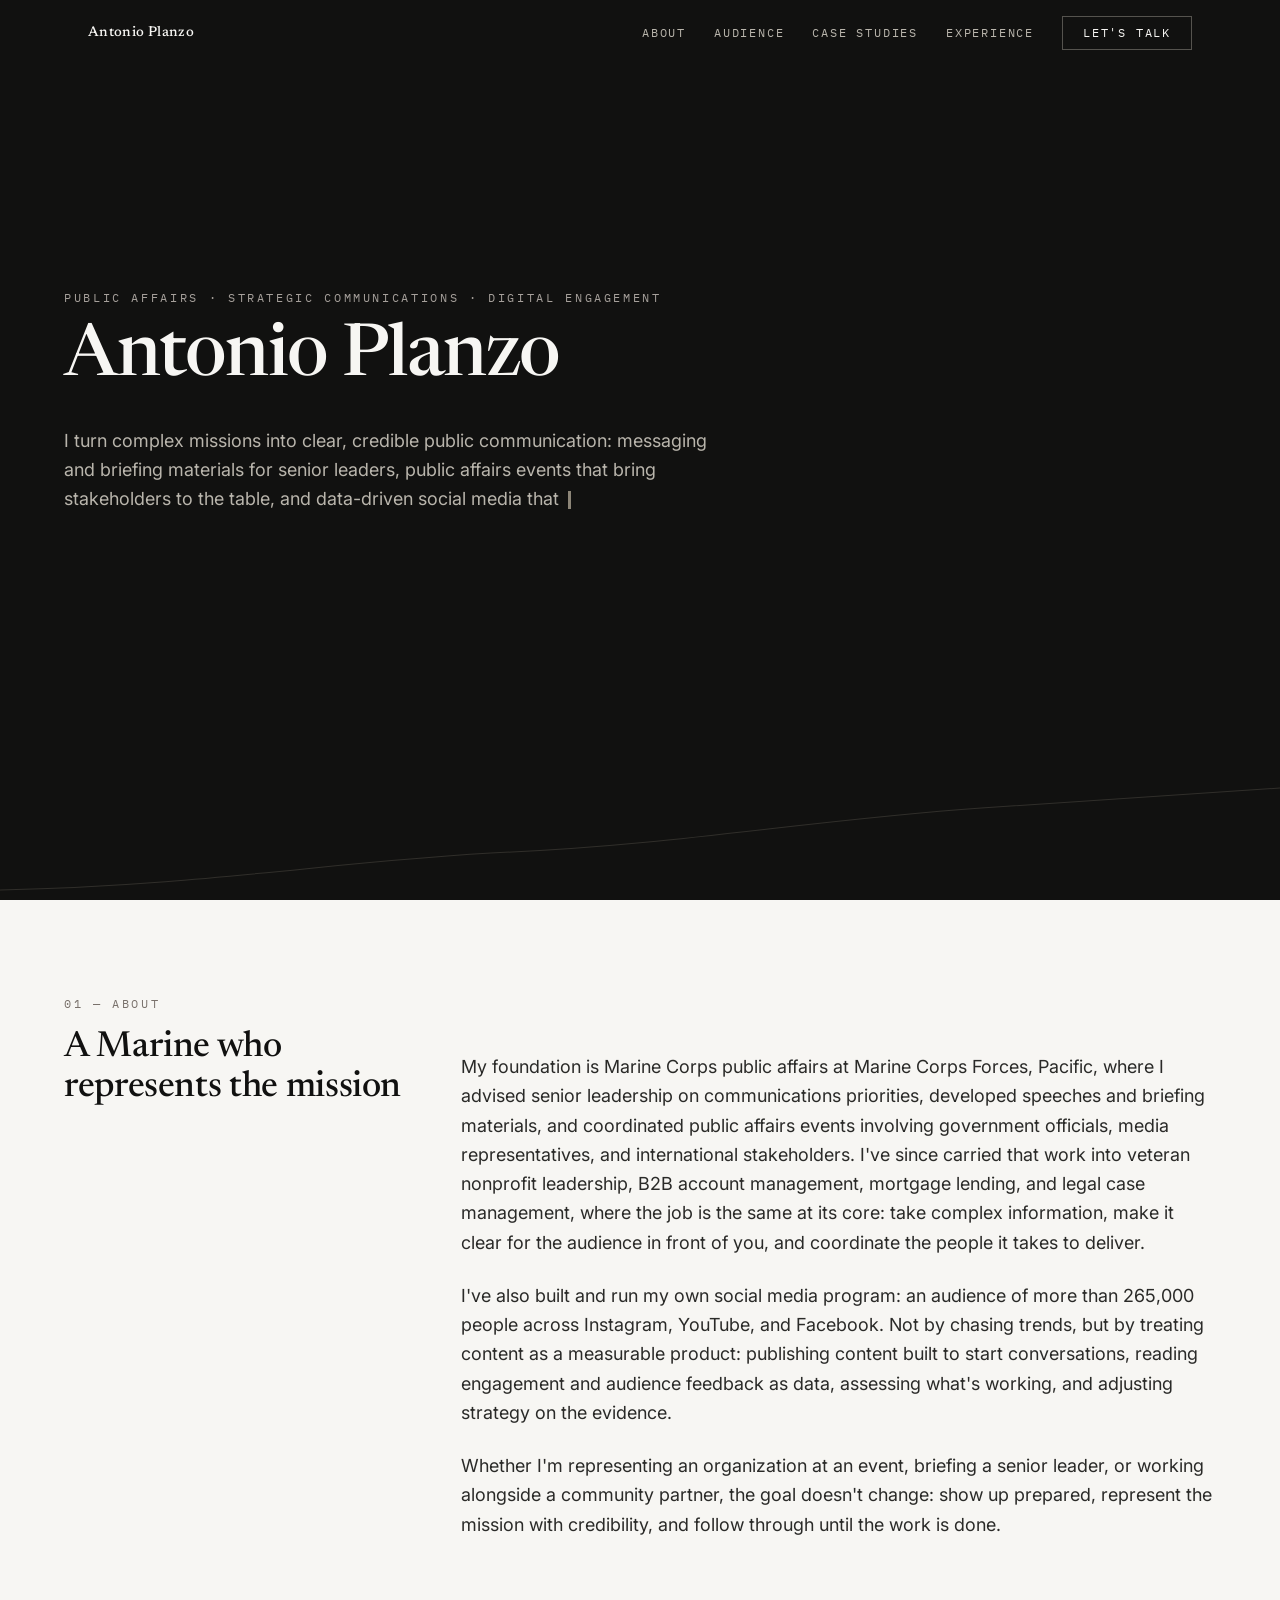
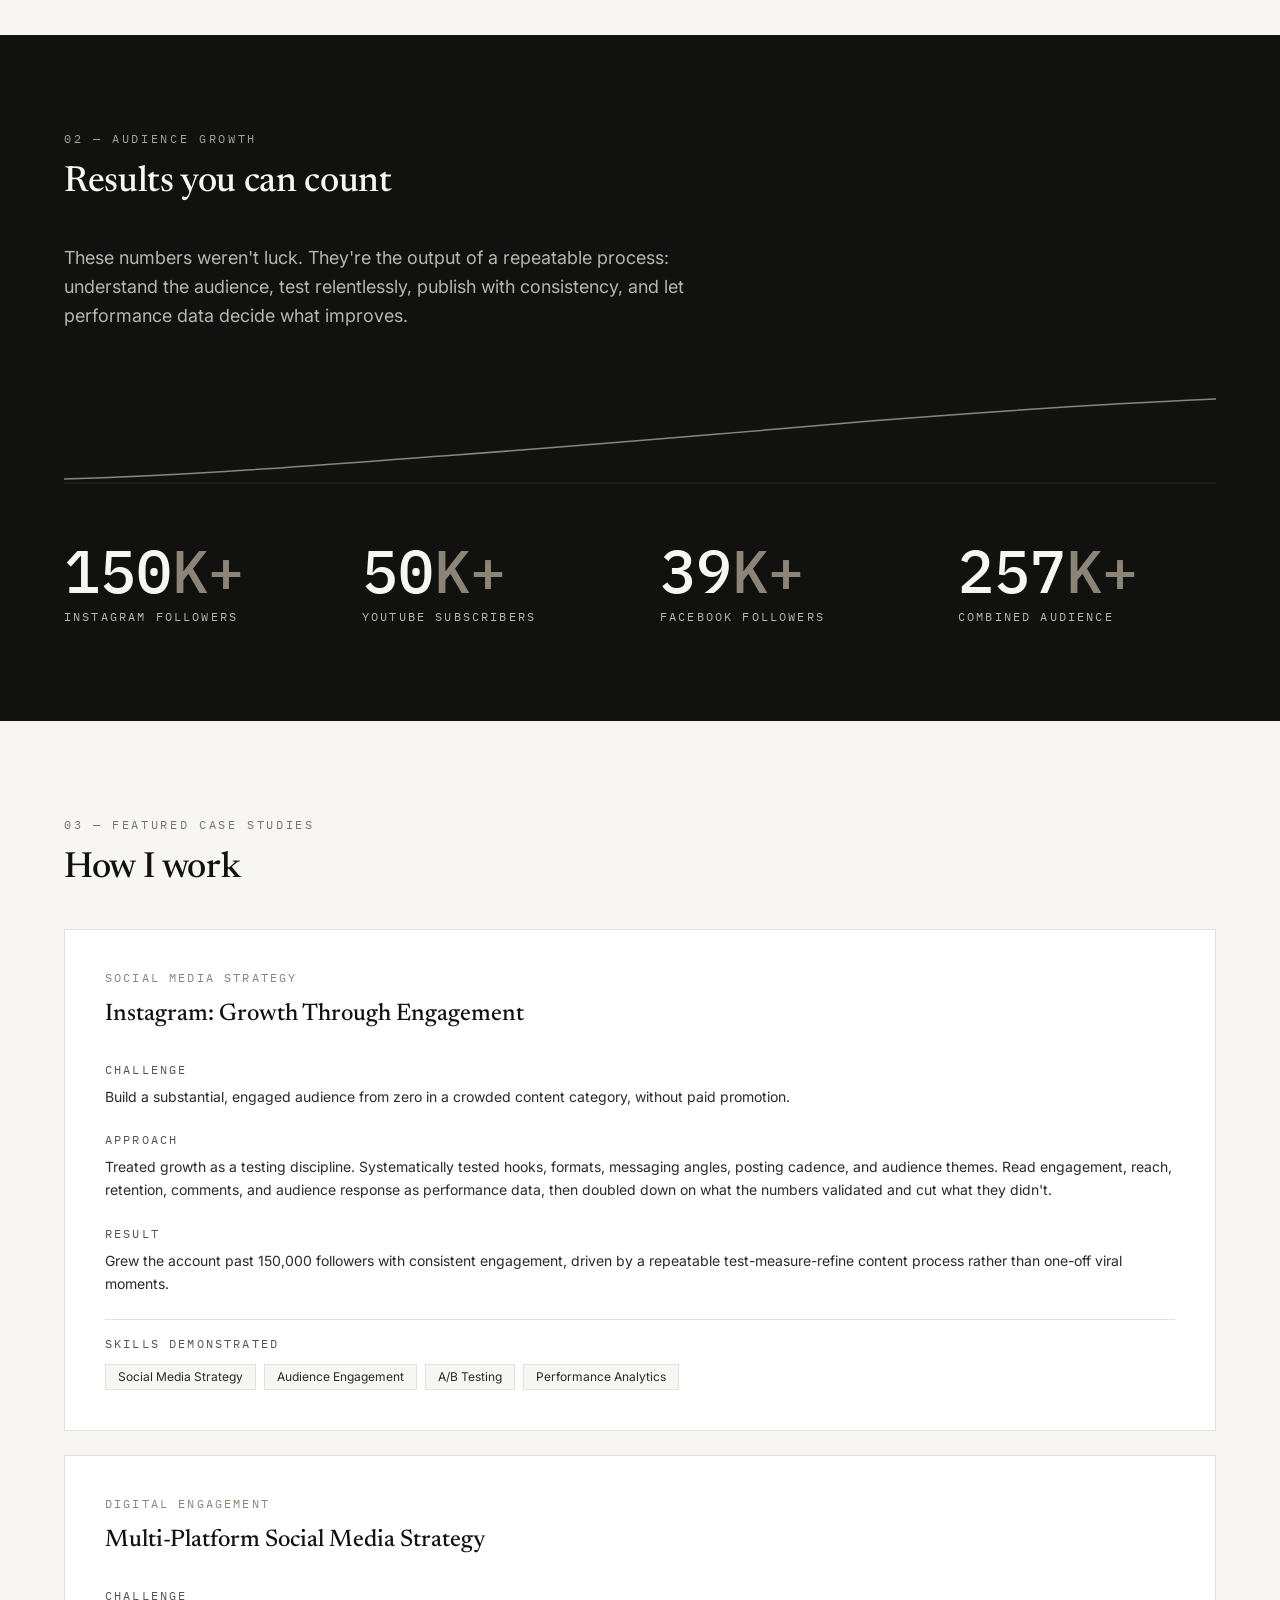
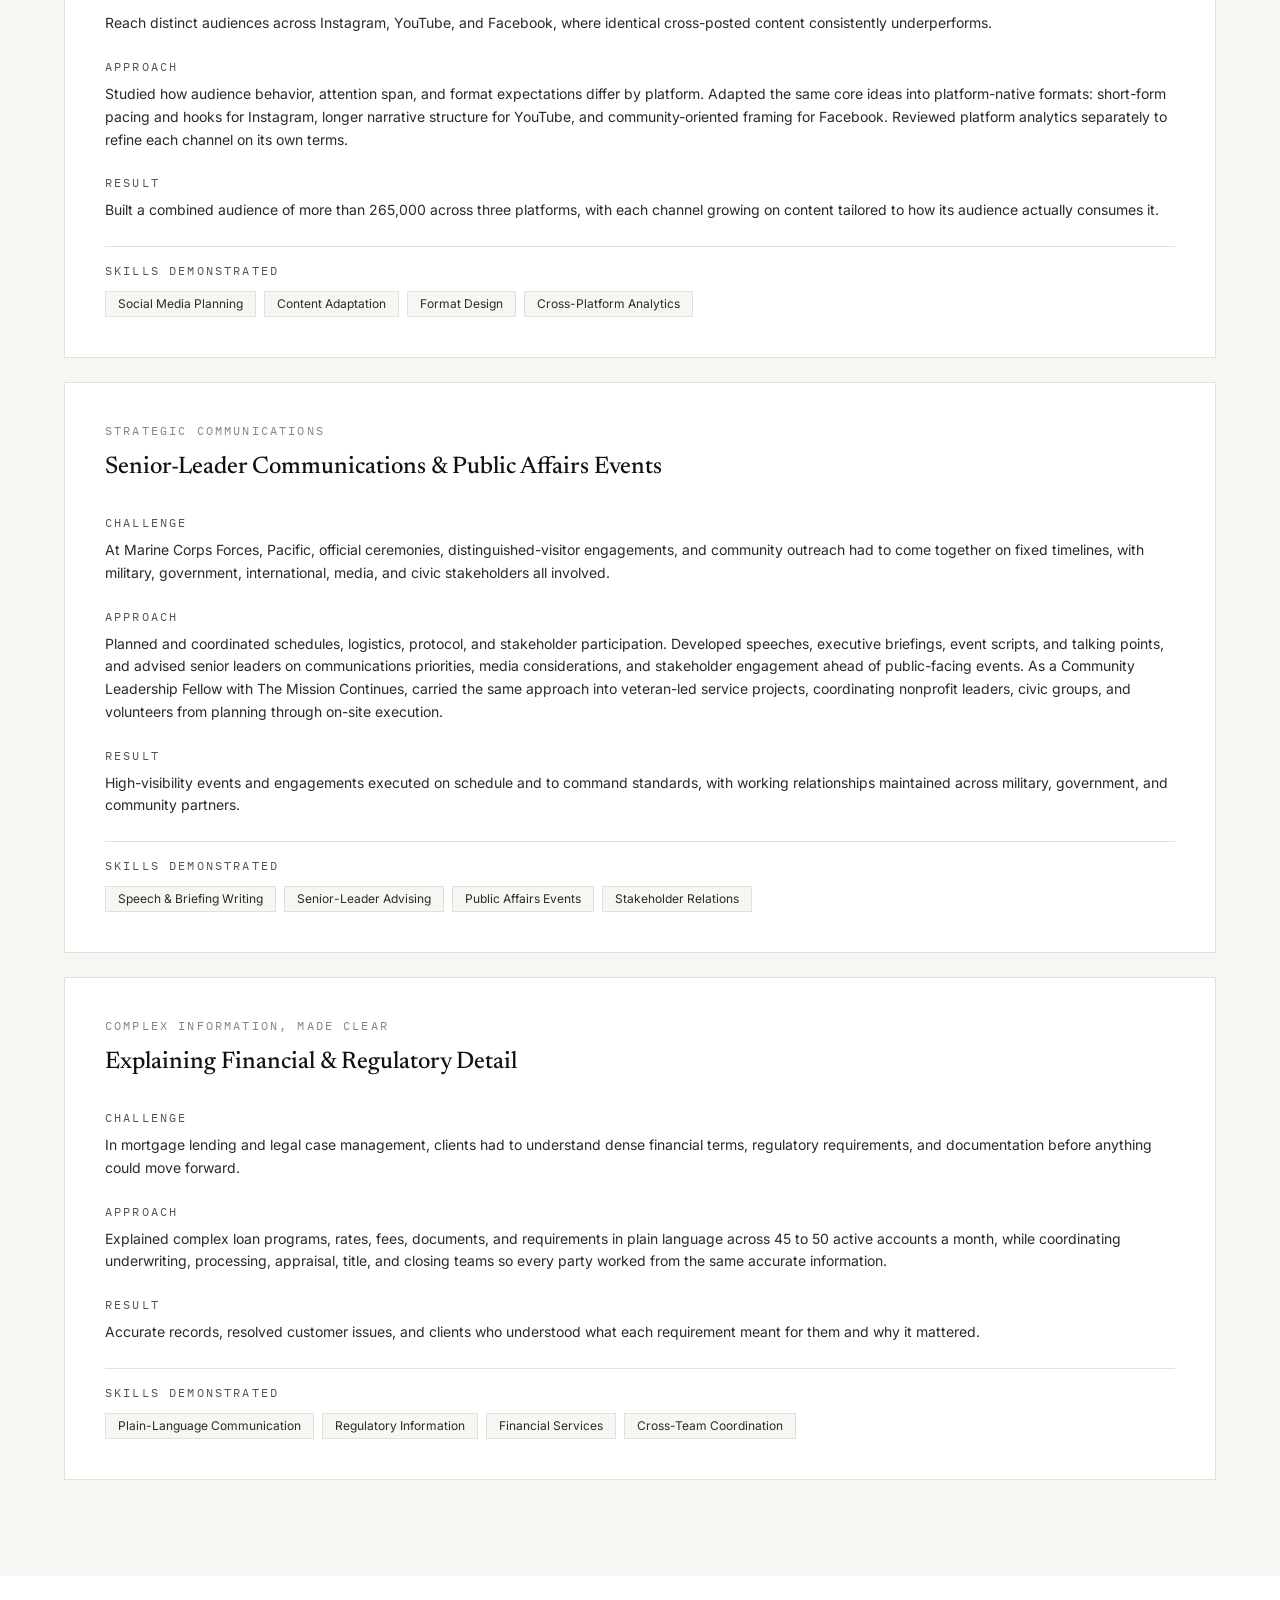
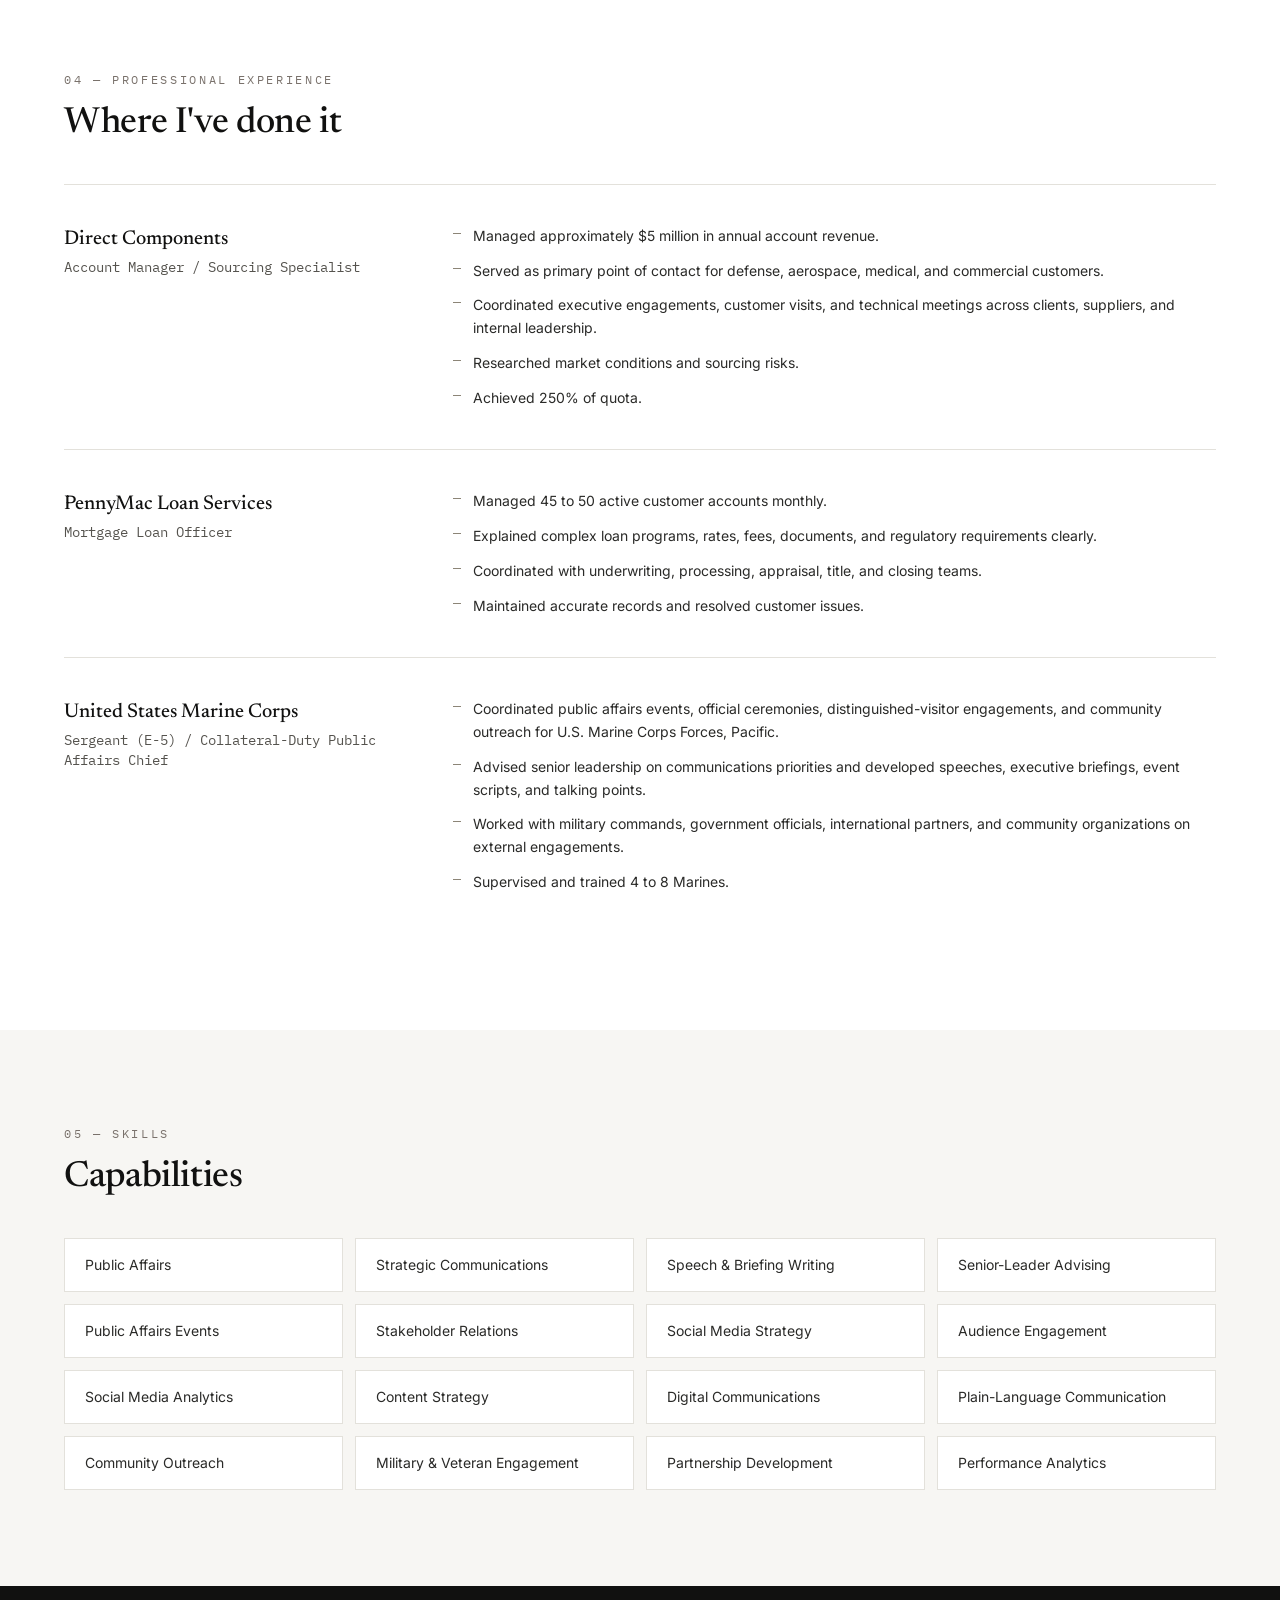
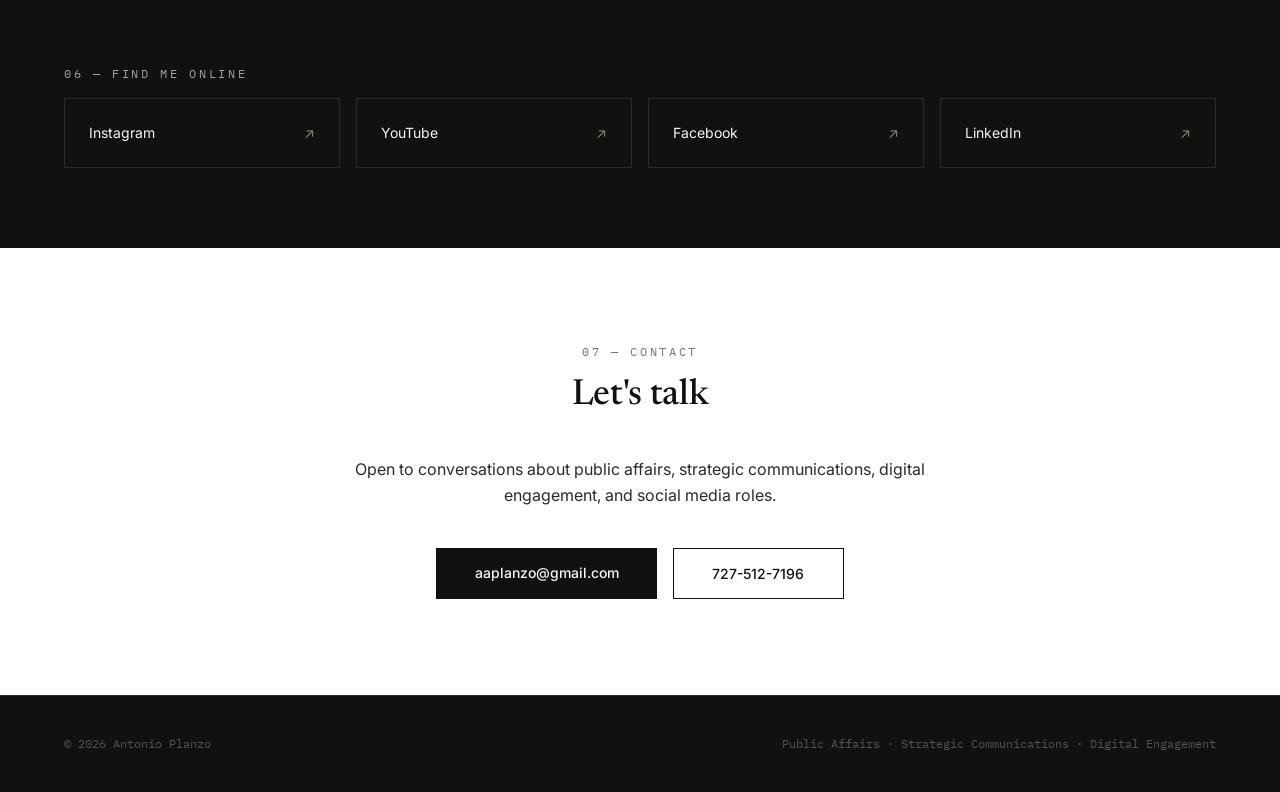
==== commit 9ee19242: "Remove robotics thesis page, hero button, and links Co-Authored-By: Claude Opus 5.5 <noreply@anthrop" ====
--- a/index.html
+++ b/index.html
@@ -48,38 +48,11 @@
       .f9-hint.on{opacity:1;transform:translateX(0)}
       .f9-hint .f9-arrow{display:inline-block;color:#F0973B;animation:f9nudge 1.6s ease-in-out infinite}
       @keyframes f9nudge{0%,100%{transform:translateY(0)}50%{transform:translateY(-4px)}}
-      .rb-btn{position:relative;display:inline-flex;align-items:center;gap:.65rem;overflow:hidden;
         font-family:'IBM Plex Mono',ui-monospace,monospace!important;letter-spacing:.16em;text-transform:uppercase;
         border:1px solid #F7F6F3!important;color:#111110!important;background:#F7F6F3!important;
         background-image:linear-gradient(rgba(17,17,16,.06) 1px,transparent 1px),linear-gradient(90deg,rgba(17,17,16,.06) 1px,transparent 1px)!important;
         background-size:10px 10px!important;
         transition:border-color .25s,box-shadow .25s,transform .25s!important}
-      .rb-btn:hover{border-color:#F0973B!important;box-shadow:0 0 0 1px #F0973B,0 0 24px rgba(240,151,59,.3)}
-      .rb-bot{flex:none;overflow:visible}
-      .rb-bot .eye{fill:#F0973B;animation:rbblink 3.2s infinite}
-      .rb-bot .jt{fill:#F7F6F3;stroke:#111110;stroke-width:1.6;transition:fill .2s}
-      .rb-btn:hover .rb-bot .jt{fill:#F0973B}
-      .rb-btn:hover .rb-bot .jt:nth-of-type(2){transition-delay:.06s}.rb-btn:hover .rb-bot .jt:nth-of-type(3){transition-delay:.12s}.rb-btn:hover .rb-bot .jt:nth-of-type(4){transition-delay:.18s}
-      .rb-scan{position:absolute;left:0;right:0;top:0;height:100%;background:linear-gradient(90deg,transparent,rgba(240,151,59,.18),transparent);transform:translateX(-100%);pointer-events:none}
-      .rb-btn:hover .rb-scan{animation:rbscan .9s ease-out}
-      .rb-bot .arm,.rb-bot .head{transform-box:fill-box;transition:transform .45s cubic-bezier(.3,1.5,.5,1)}
-      .rb-bot .al{transform-origin:100% 0}.rb-bot .ar{transform-origin:0 0}.rb-bot .head{transform-origin:50% 100%}
-      .rb-btn:hover .rb-bot .al{transform:rotate(80deg)}
-      .rb-btn:hover .rb-bot .ar{transform:rotate(-80deg)}
-      .rb-btn:hover .rb-bot .head{transform:translateY(-1.5px)}
-      .rb-bot .visor{fill:#F0973B;opacity:0;transition:opacity .2s .15s}
-      .rb-btn:hover .rb-bot .visor{opacity:1;animation:rbvisor .9s ease-in-out .3s infinite alternate}
-      .rb-btn:hover .rb-bot .eye{opacity:0;animation:none}
-      @keyframes rbvisor{from{opacity:1}to{opacity:.45}}
-      .rb-c{position:absolute;width:9px;height:9px;border:0 solid #F0973B;opacity:0;pointer-events:none;transition:transform .4s cubic-bezier(.3,1.6,.5,1),opacity .2s}
-      .rb-c.tl{top:4px;left:4px;border-top-width:2px;border-left-width:2px;transform:translate(-8px,-8px)}
-      .rb-c.tr{top:4px;right:4px;border-top-width:2px;border-right-width:2px;transform:translate(8px,-8px);transition-delay:.05s}
-      .rb-c.bl{bottom:4px;left:4px;border-bottom-width:2px;border-left-width:2px;transform:translate(-8px,8px);transition-delay:.1s}
-      .rb-c.br{bottom:4px;right:4px;border-bottom-width:2px;border-right-width:2px;transform:translate(8px,8px);transition-delay:.15s}
-      .rb-btn:hover .rb-c{opacity:1;transform:none}
-      @keyframes rbblink{0%,92%,100%{opacity:1}95%{opacity:.15}}
-      @keyframes rbscan{to{transform:translateX(100%)}}
-      @media (prefers-reduced-motion:reduce){.rb-bot .eye,.rb-btn:hover .rb-scan,.rb-btn:hover .rb-bot .visor{animation:none}.rb-bot .jt,.rb-bot .arm,.rb-bot .head,.rb-c{transition:none}}
       @media (prefers-reduced-motion:reduce){.f9-dot{animation:none}.f9-btn:hover .f9-rkt,.f9-btn:hover .f9-rkt .fl,.f9-btn:hover .f9-rkt .fl-in{animation:none}.f9-flame{transition:none}.f9-hint{transition:none}.f9-hint .f9-arrow{animation:none}}
       /* View My Numbers: line chart draws bottom-left to top-right while hovered */
       .vn-btn{position:relative;overflow:hidden;isolation:isolate}
@@ -137,13 +110,6 @@
           hint.setAttribute('aria-hidden','true');
           hint.innerHTML = '<span class="f9-arrow">&#8593;</span>Interactive work samples';
           row.appendChild(hint);
-          var rb = document.createElement('a');
-          rb.href = './robotics-thesis/';
-          rb.className = 'btn-outline focus-ring rb-btn';
-          rb.setAttribute('aria-label','Robotics thesis: view the humanoid robotics research page');
-          rb.innerHTML = '<svg class="rb-bot" width="19" height="19" viewBox="0 0 24 24" fill="none" stroke="#111110" stroke-width="1.6" stroke-linecap="round" stroke-linejoin="round" aria-hidden="true"><g class="head"><rect x="6" y="1.5" width="12" height="8" rx="3"/><circle class="eye" cx="10" cy="5.5" r="1.1" stroke="none"/><circle class="eye" cx="14" cy="5.5" r="1.1" stroke="none"/><rect class="visor" x="7.6" y="4.6" width="8.8" height="1.8" rx=".9" stroke="none"/></g><path d="M8 11.5h8l1 6H7z"/><path class="arm al" d="M7 12.5L4 17"/><path class="arm ar" d="M17 12.5l3 4.5"/><path d="M10 17.5v5M14 17.5v5"/><circle class="jt" cx="7" cy="12.5" r="1.3"/><circle class="jt" cx="17" cy="12.5" r="1.3"/><circle class="jt" cx="10" cy="20" r="1.3"/><circle class="jt" cx="14" cy="20" r="1.3"/></svg>'
-            + 'Robotics Thesis<span class="rb-scan"></span><span class="rb-c tl"></span><span class="rb-c tr"></span><span class="rb-c bl"></span><span class="rb-c br"></span>';
-          row.insertBefore(rb, a);
           var rk = document.createElement('a');
           rk.href = './social-campaign/';
           rk.className = 'btn-outline focus-ring sc-btn';
@@ -154,7 +120,7 @@
             + '<path class="ck" pathLength="1" d="M7 15.5l3.4 3.4L17.5 11"/></svg>'
             + 'Social Campaign';
           var cv = row.querySelector('a[href$="Antonio-Planzo-Resume.pdf"]');
-          row.insertBefore(rk, cv || rb);
+          row.insertBefore(rk, cv || a);
           var vn = row.querySelector('a[href="#audience"]');
           if(vn && !vn.querySelector('.vn-chart')){
             vn.classList.add('vn-btn');
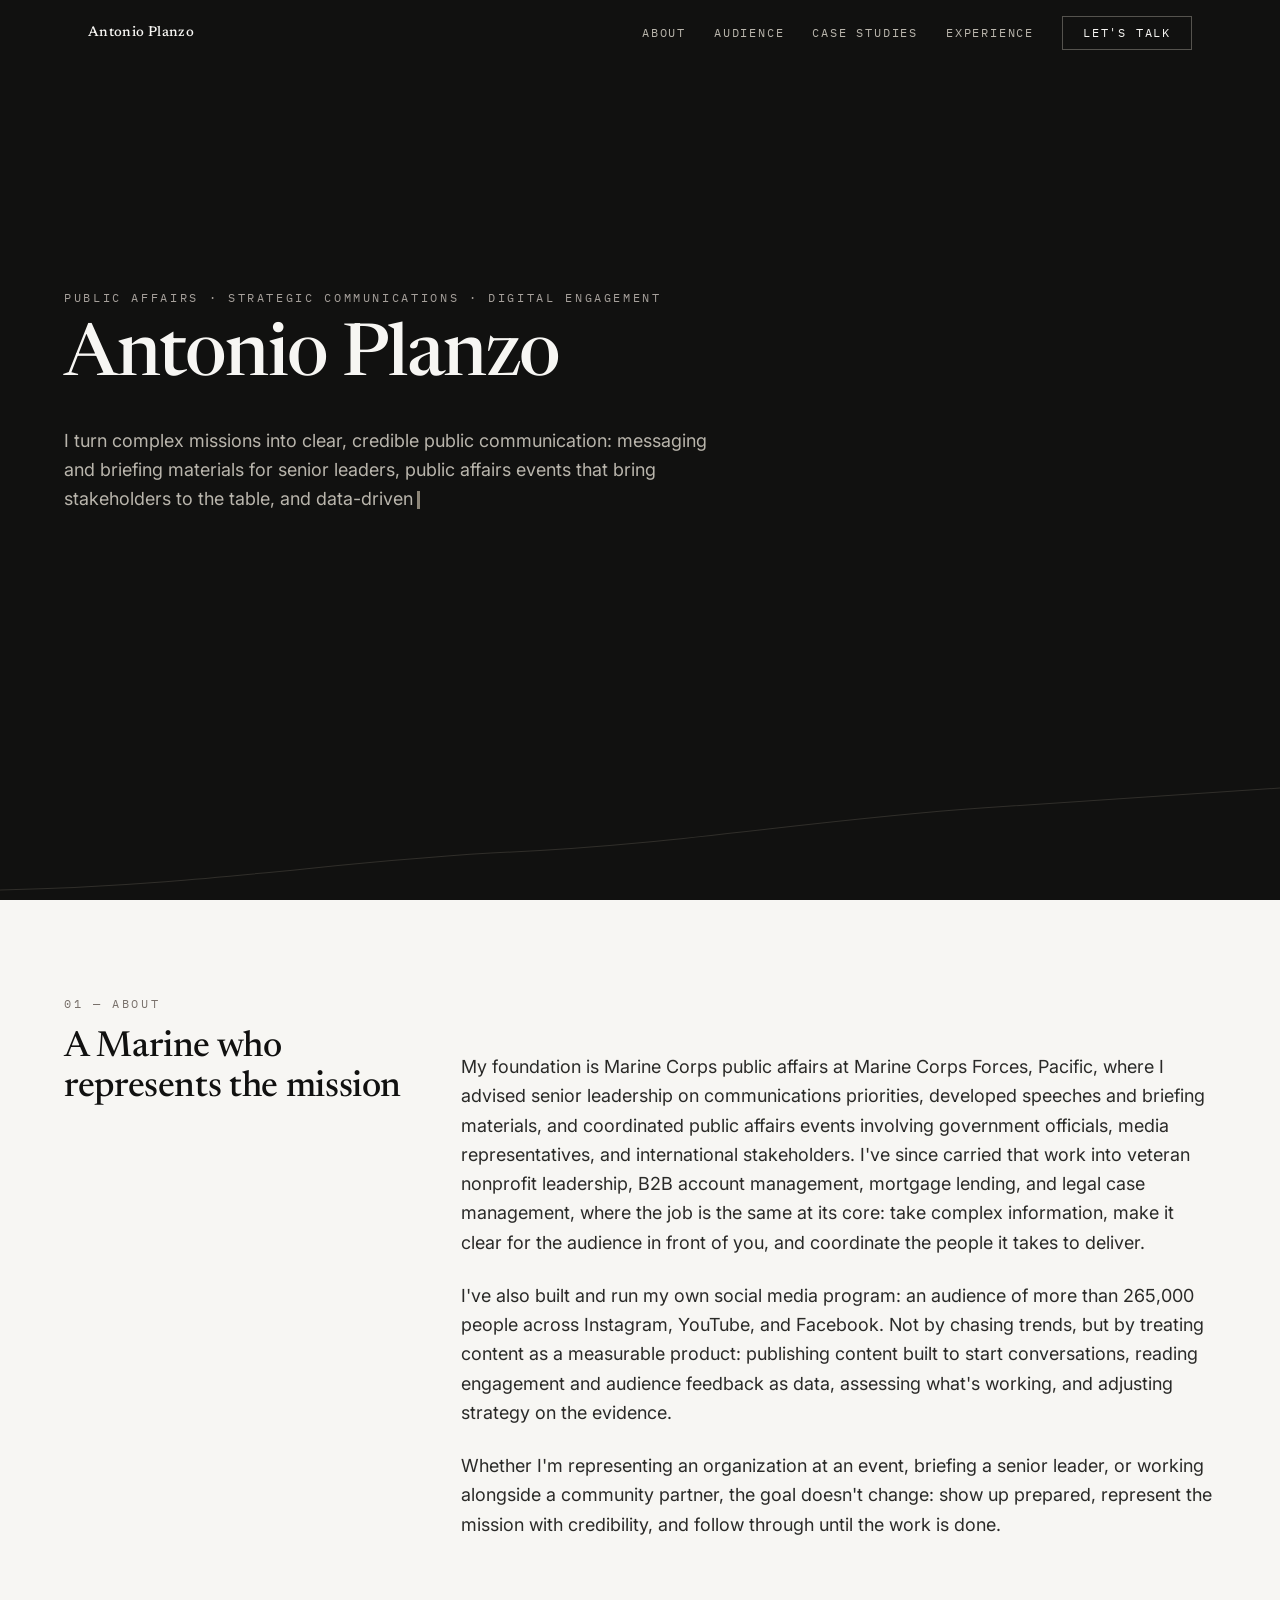
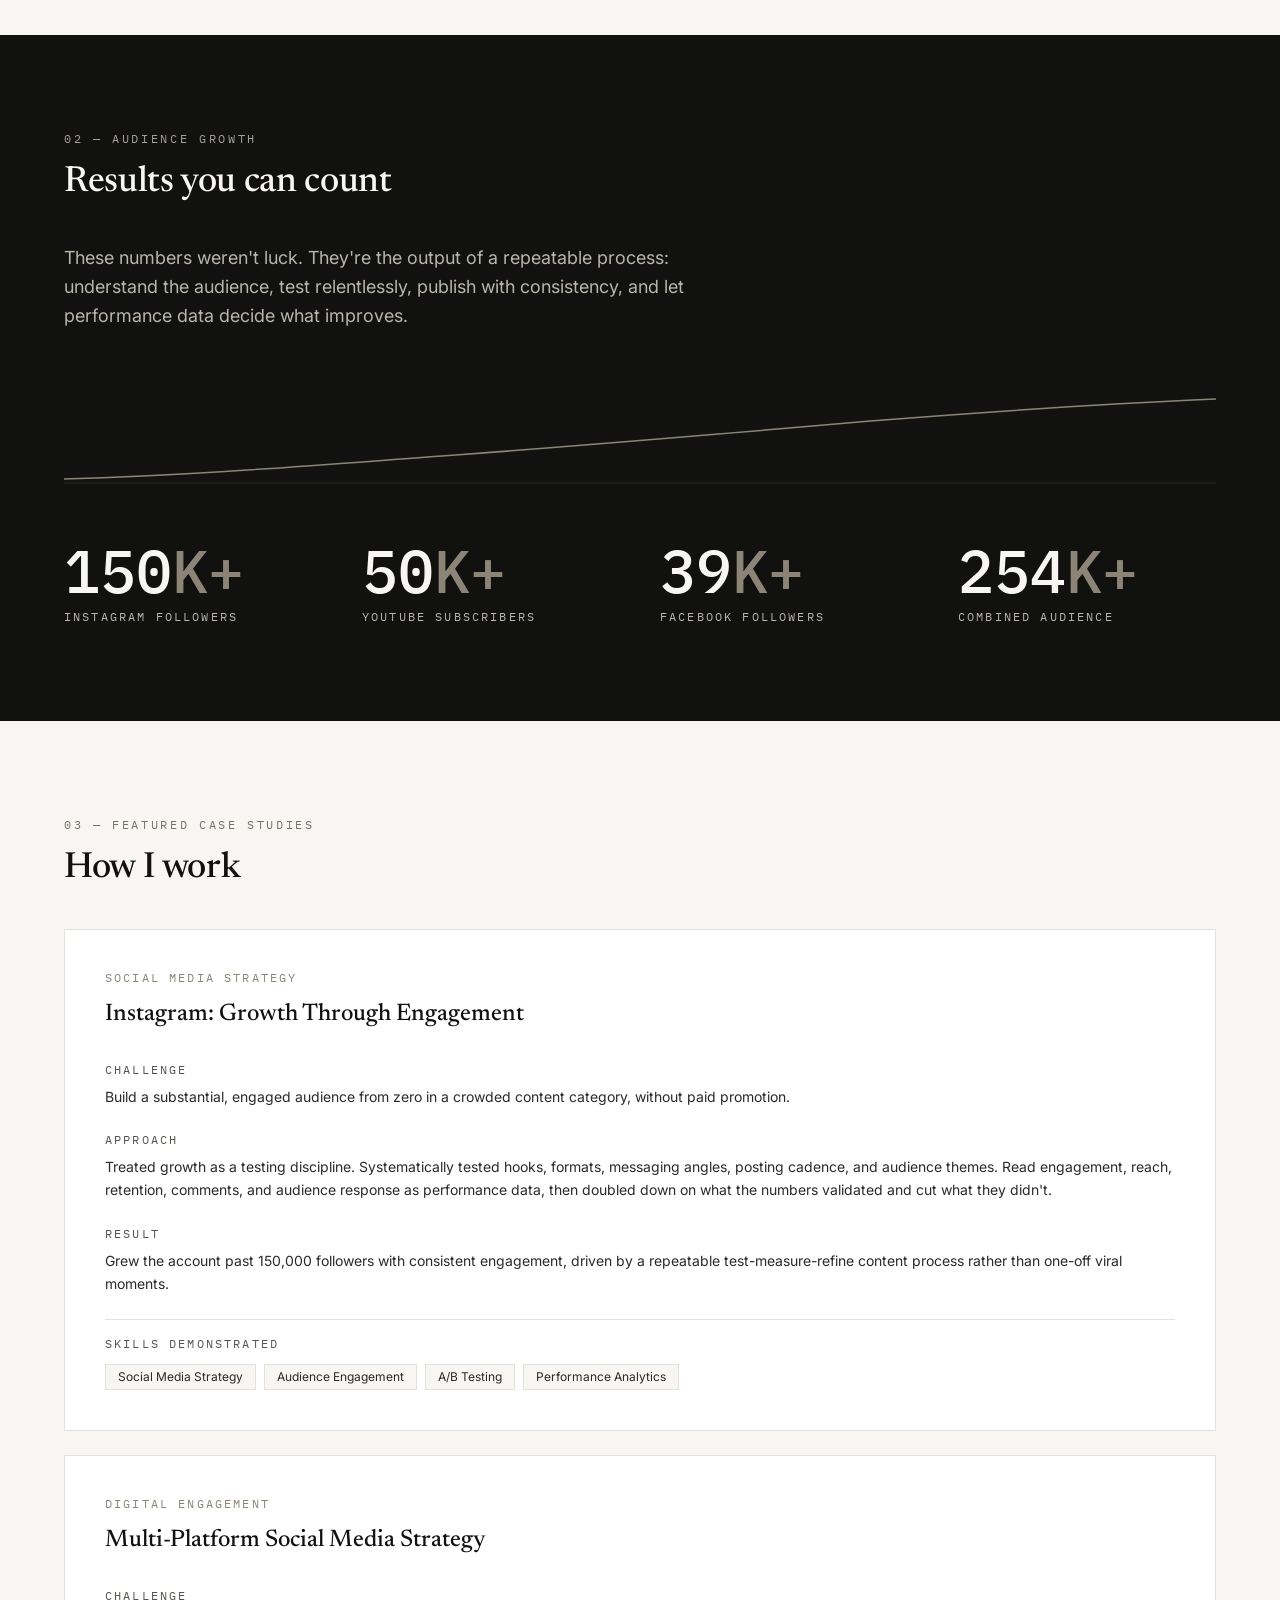
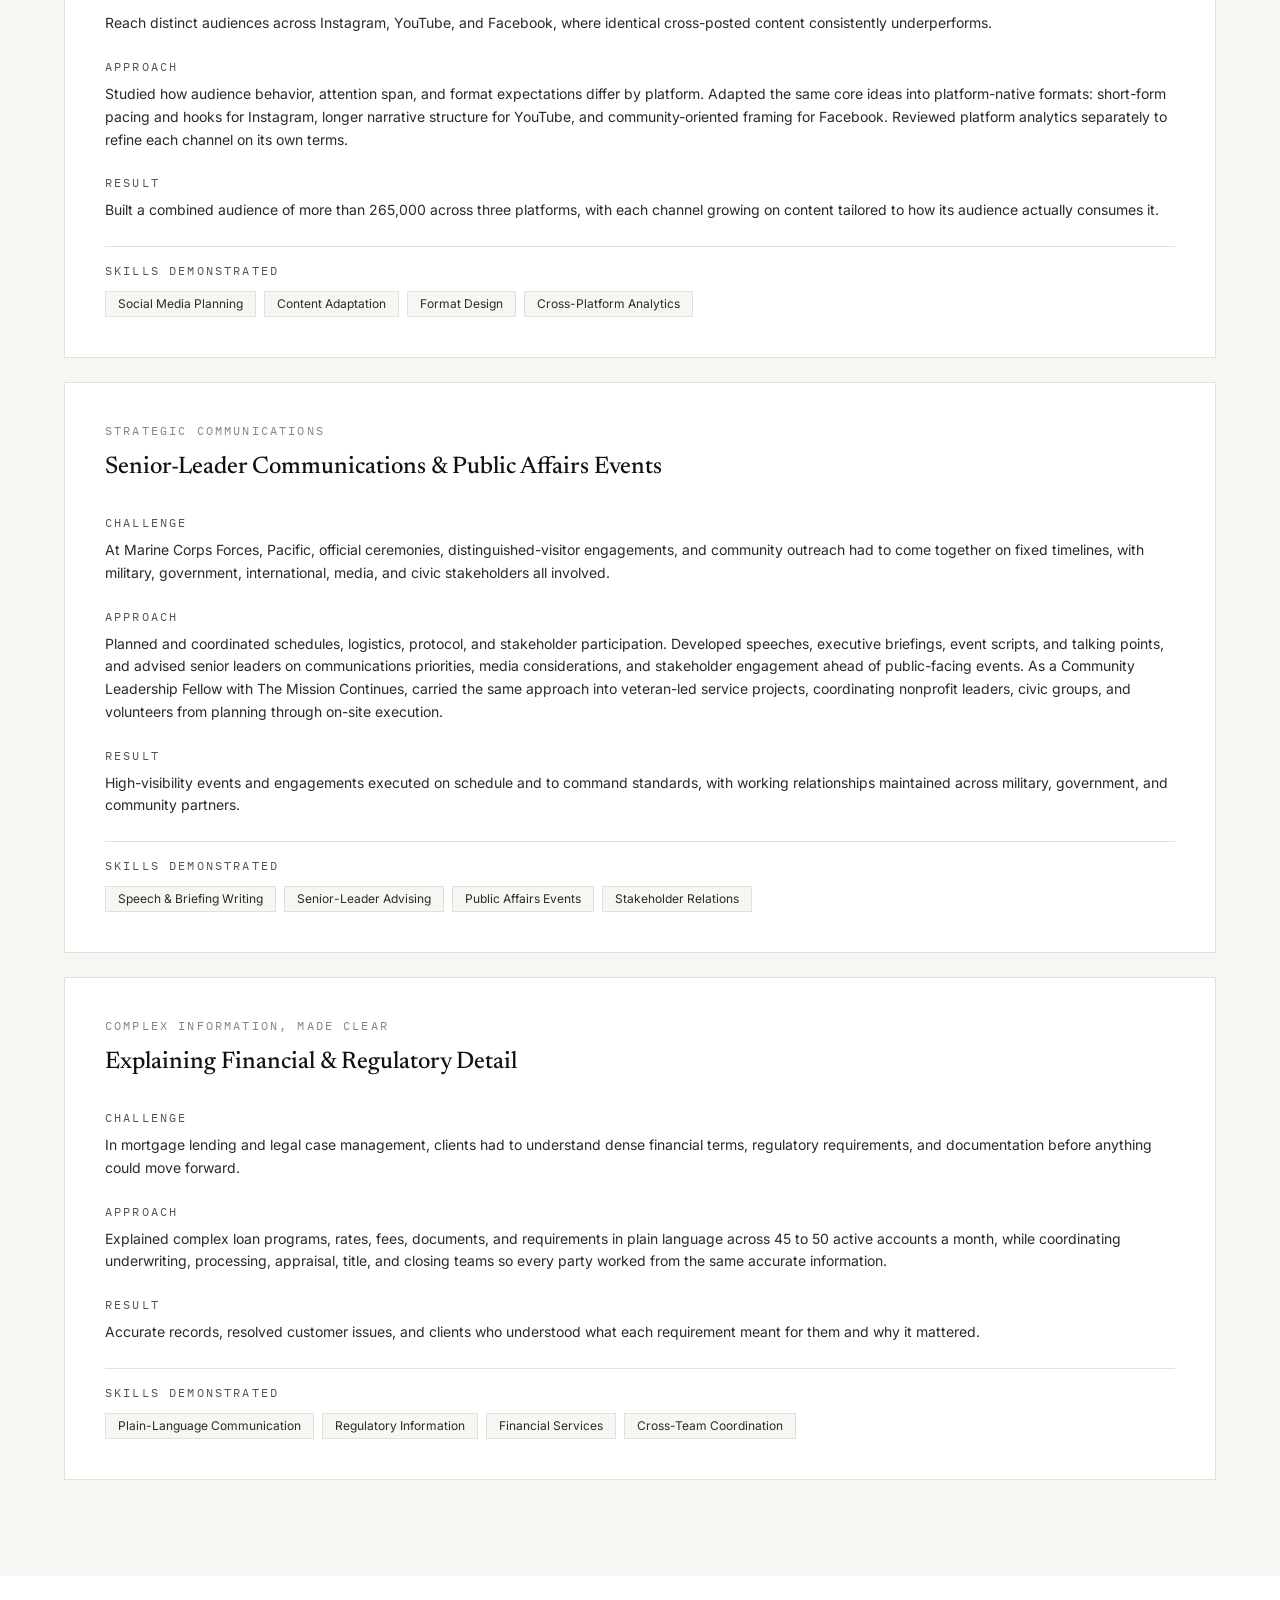
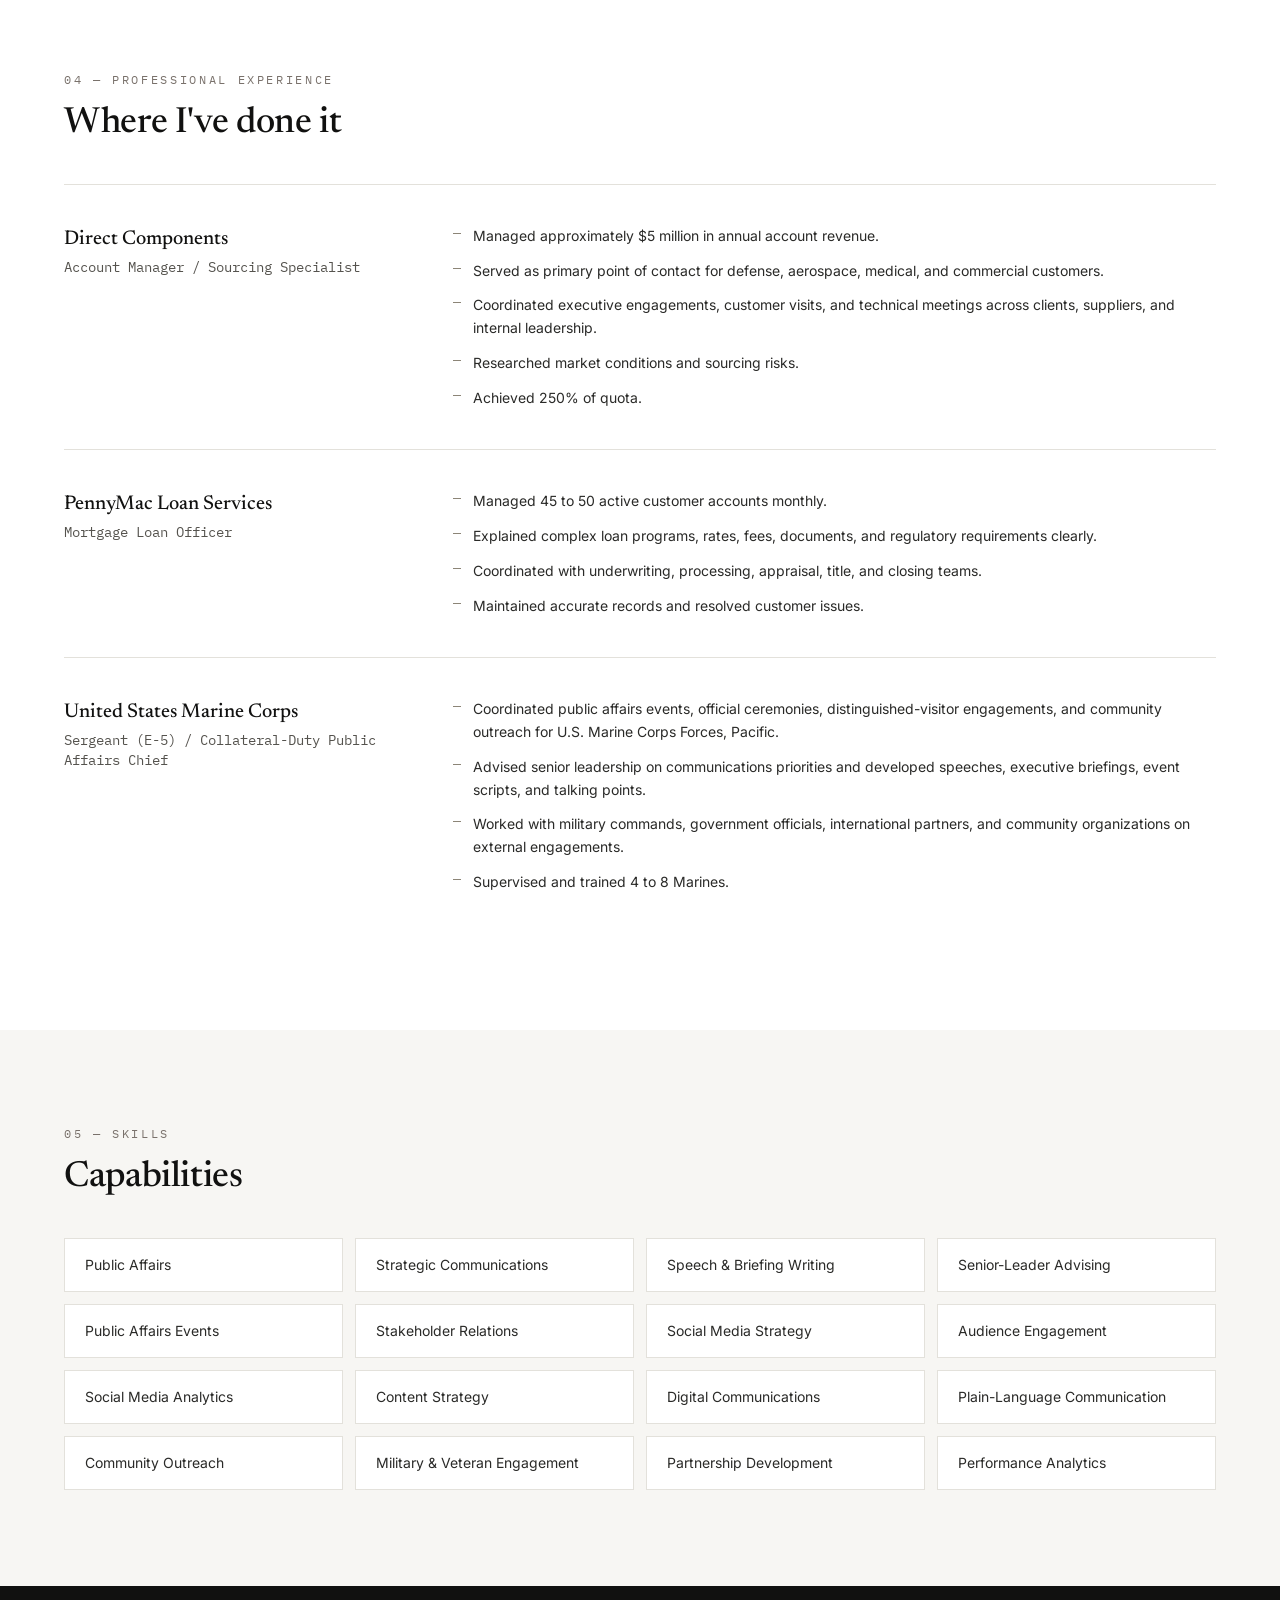
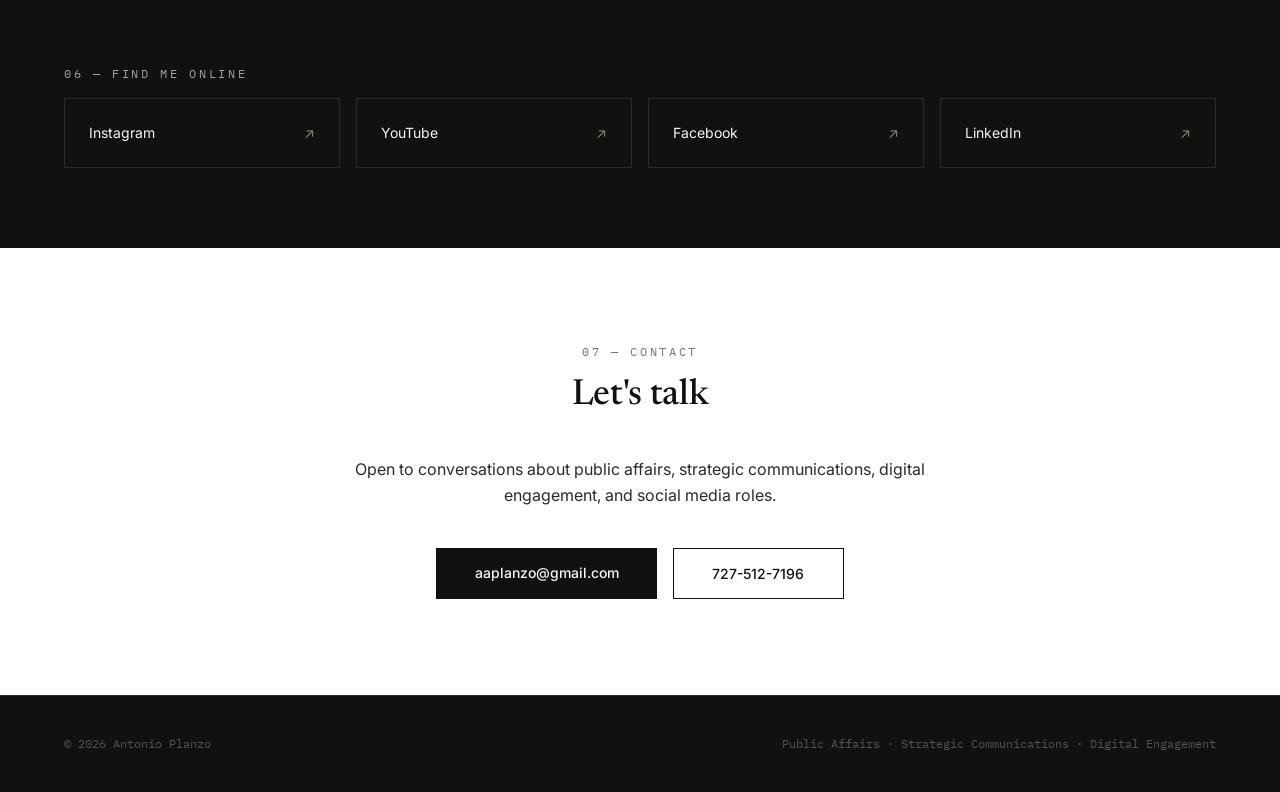
==== commit 91d3dc2e: "Point work-samples hint arrow left toward the buttons Co-Authored-By: Claude Opus 5.5 <noreply@anthr" ====
--- a/index.html
+++ b/index.html
@@ -47,7 +47,7 @@
         color:#B9B5AC;opacity:0;transform:translateX(-6px);transition:opacity .7s ease,transform .7s ease;pointer-events:none}
       .f9-hint.on{opacity:1;transform:translateX(0)}
       .f9-hint .f9-arrow{display:inline-block;color:#F0973B;animation:f9nudge 1.6s ease-in-out infinite}
-      @keyframes f9nudge{0%,100%{transform:translateY(0)}50%{transform:translateY(-4px)}}
+      @keyframes f9nudge{0%,100%{transform:translateX(0)}50%{transform:translateX(-4px)}}
         font-family:'IBM Plex Mono',ui-monospace,monospace!important;letter-spacing:.16em;text-transform:uppercase;
         border:1px solid #F7F6F3!important;color:#111110!important;background:#F7F6F3!important;
         background-image:linear-gradient(rgba(17,17,16,.06) 1px,transparent 1px),linear-gradient(90deg,rgba(17,17,16,.06) 1px,transparent 1px)!important;
@@ -108,7 +108,7 @@
           var hint = document.createElement('span');
           hint.className = 'f9-hint';
           hint.setAttribute('aria-hidden','true');
-          hint.innerHTML = '<span class="f9-arrow">&#8593;</span>Interactive work samples';
+          hint.innerHTML = '<span class="f9-arrow">&#8592;</span>Interactive work samples';
           row.appendChild(hint);
           var rk = document.createElement('a');
           rk.href = './social-campaign/';
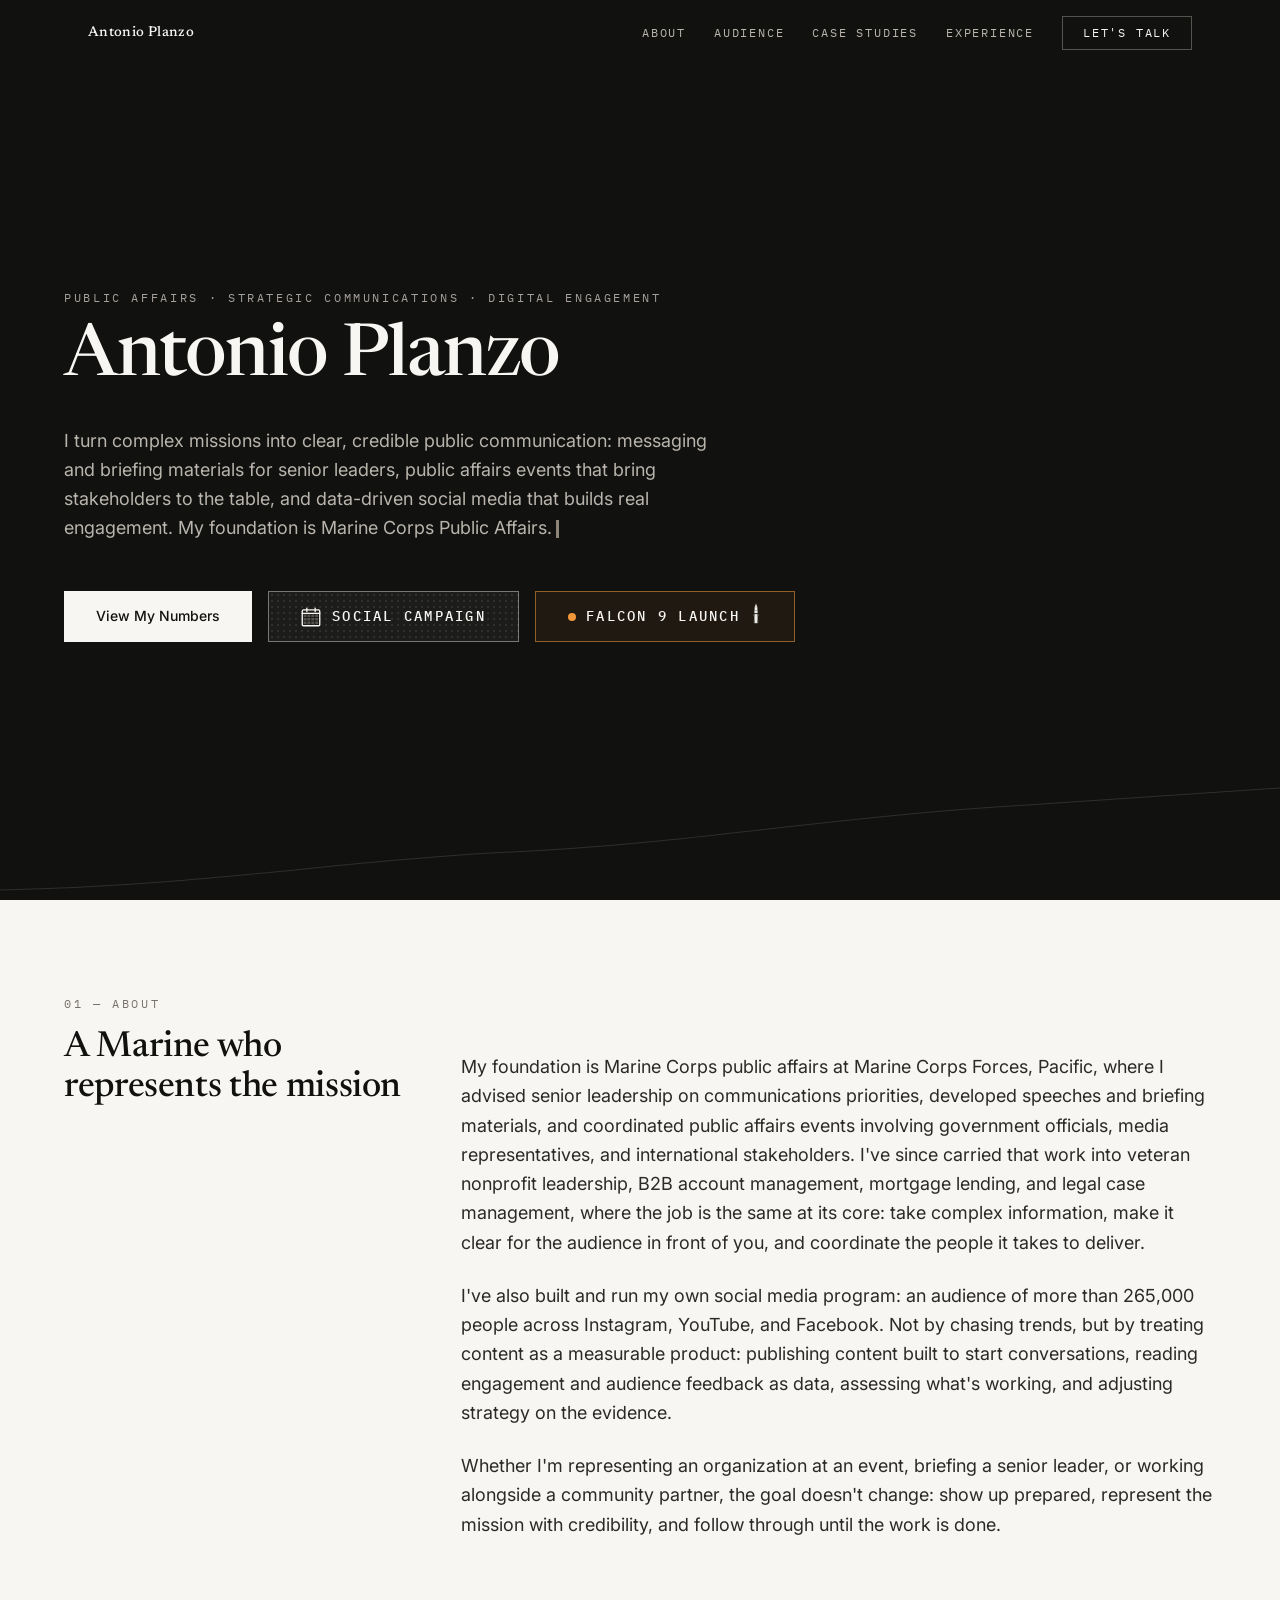
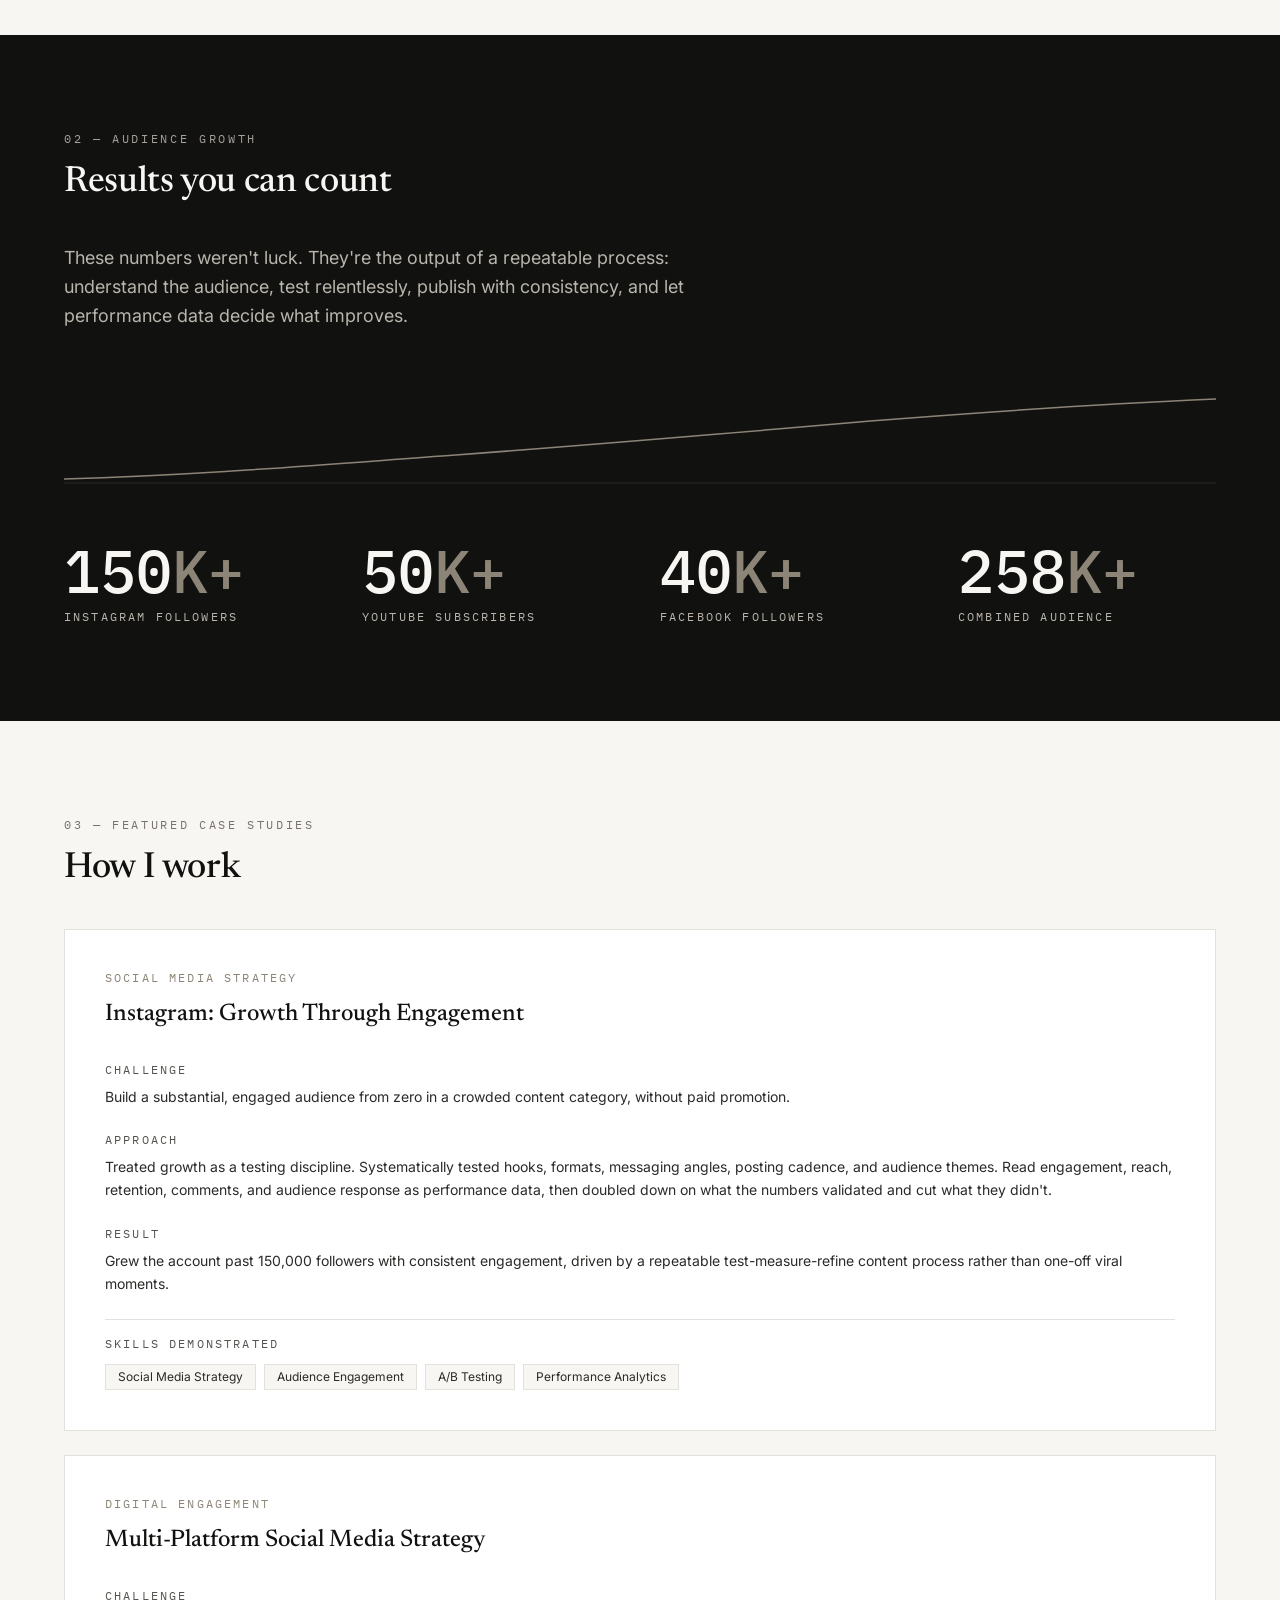
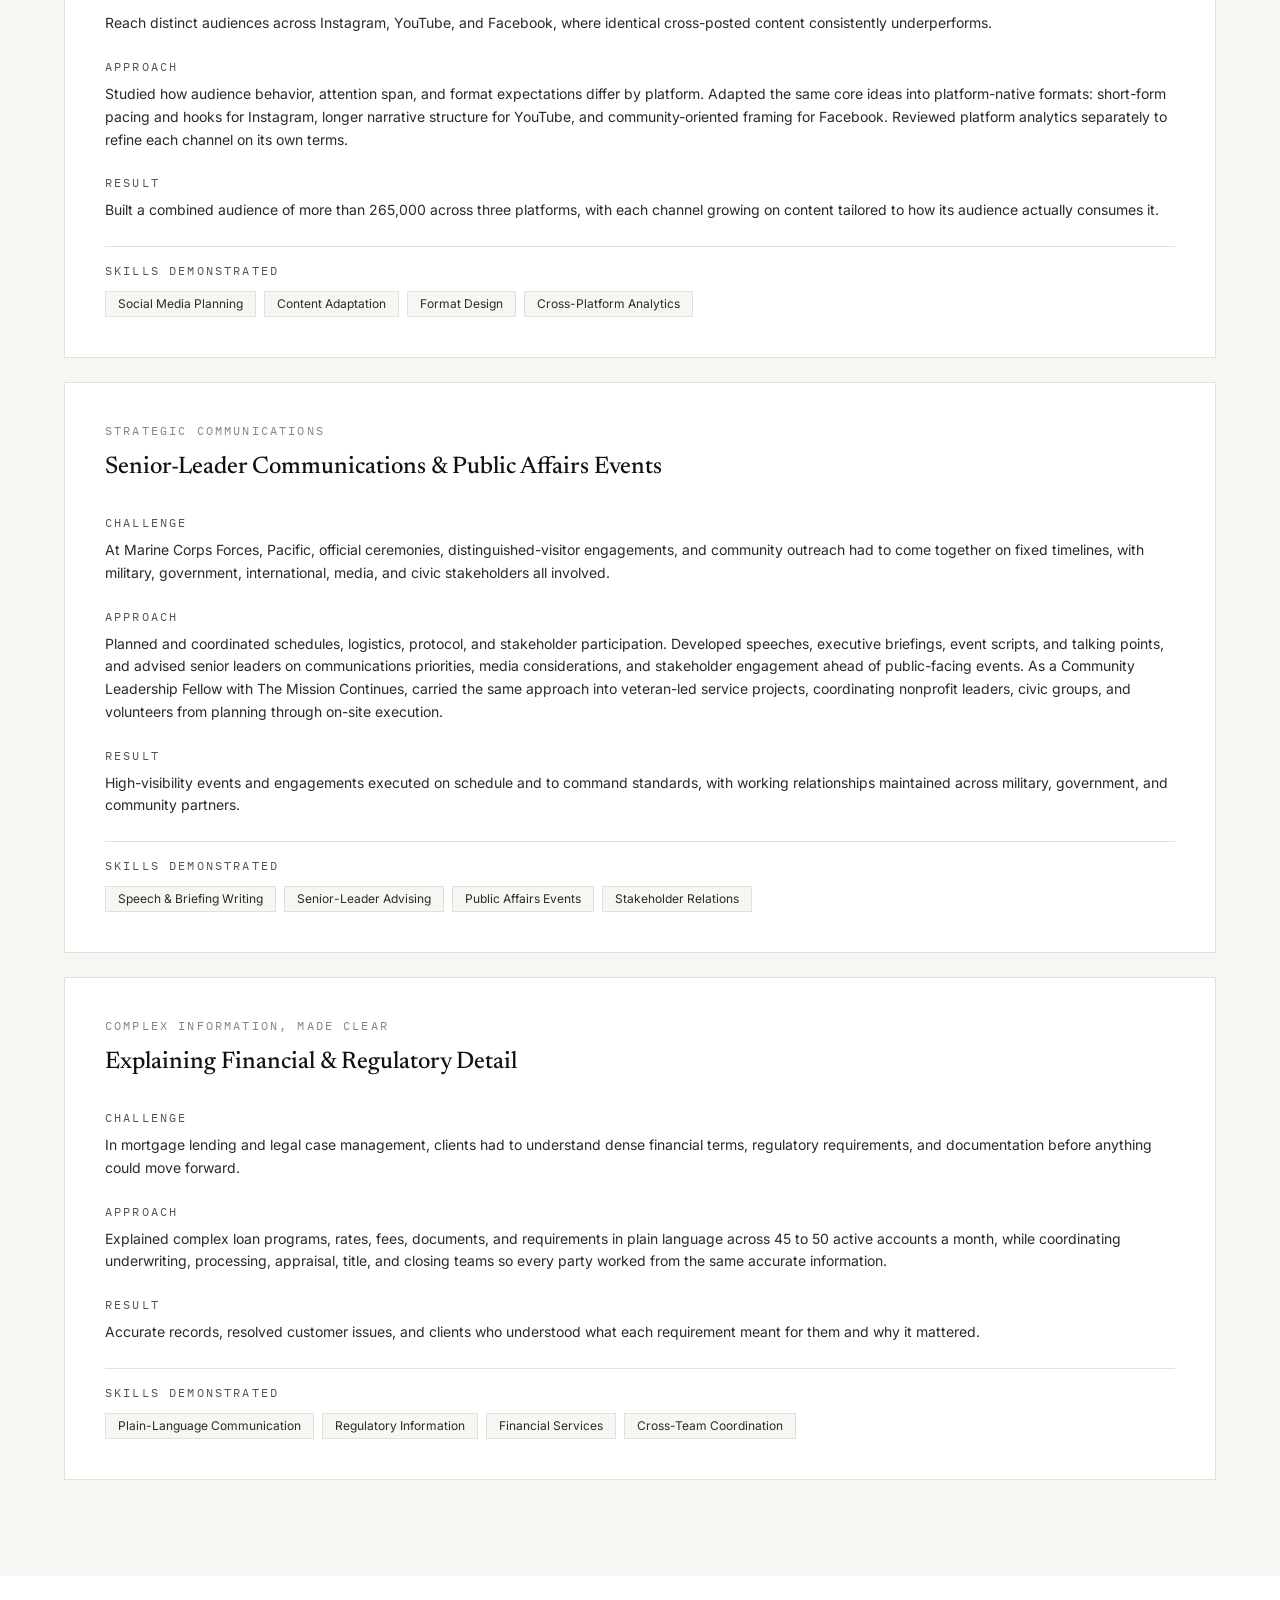
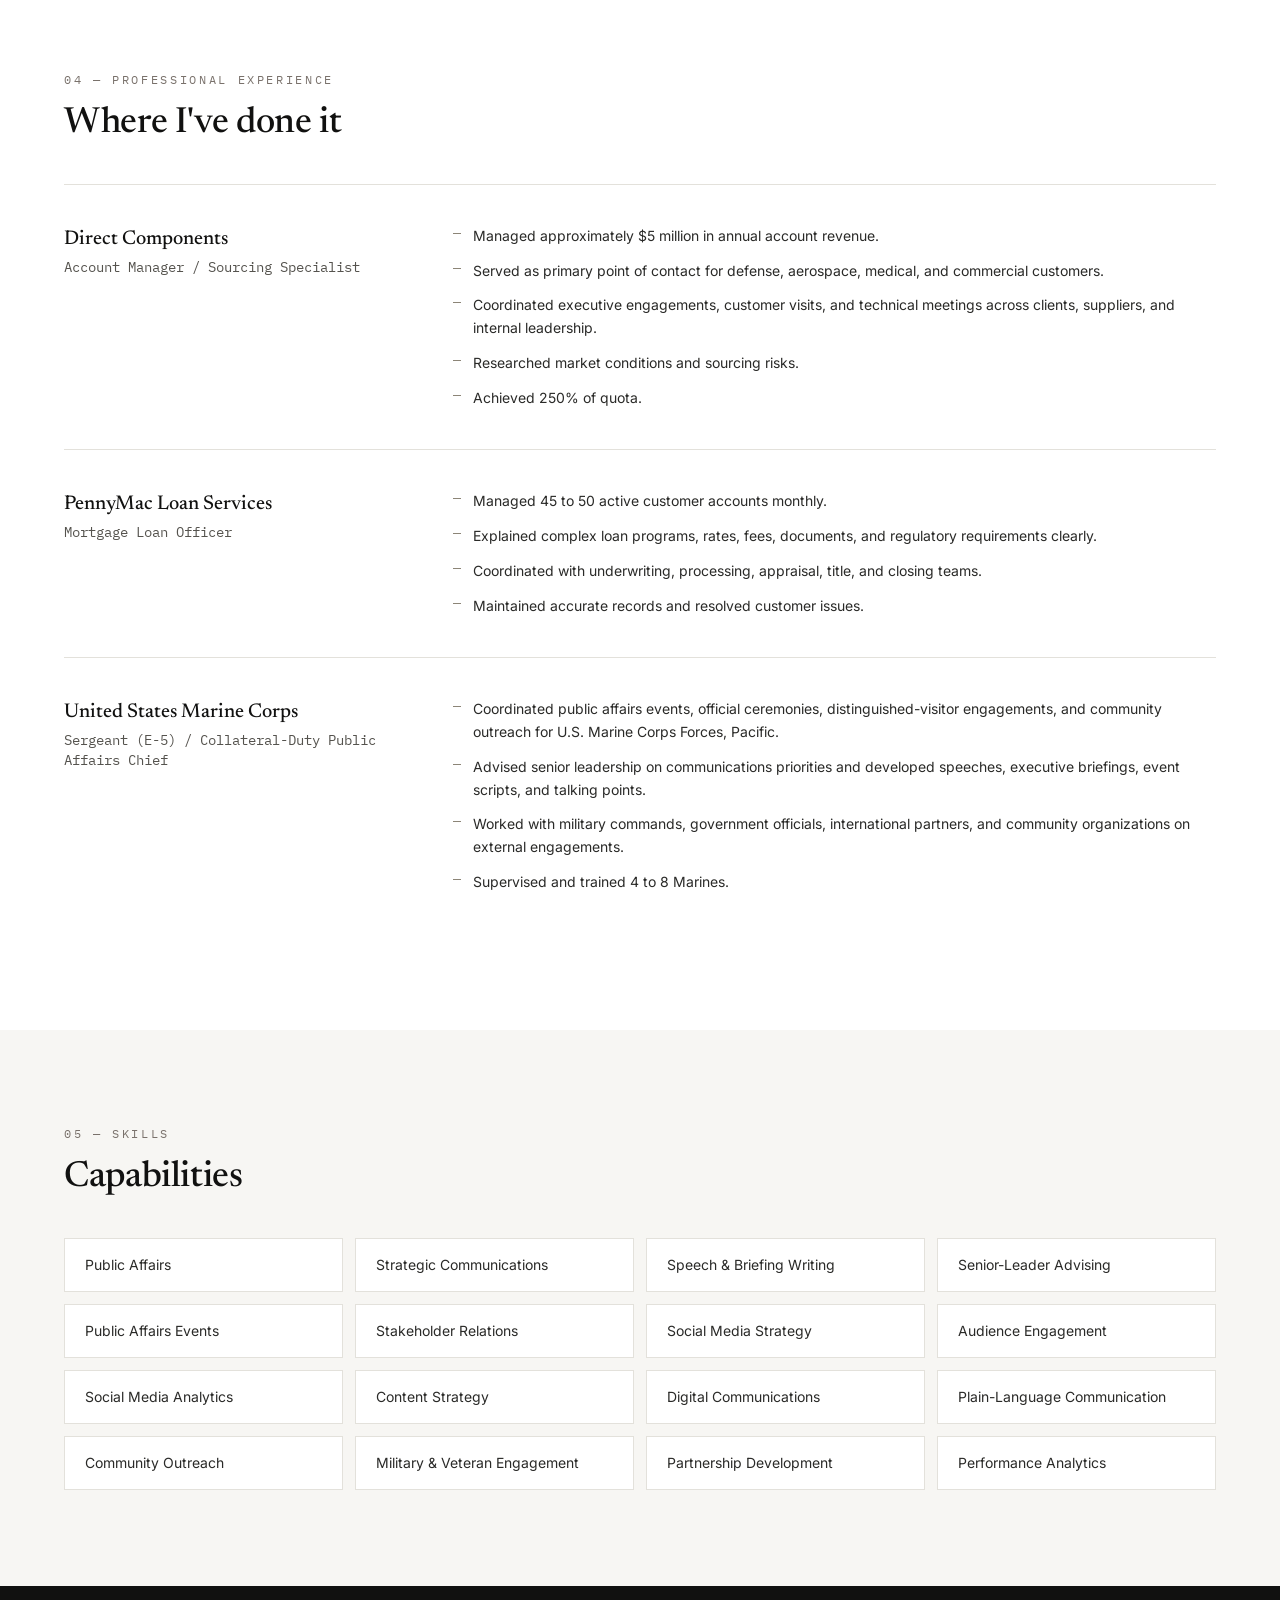
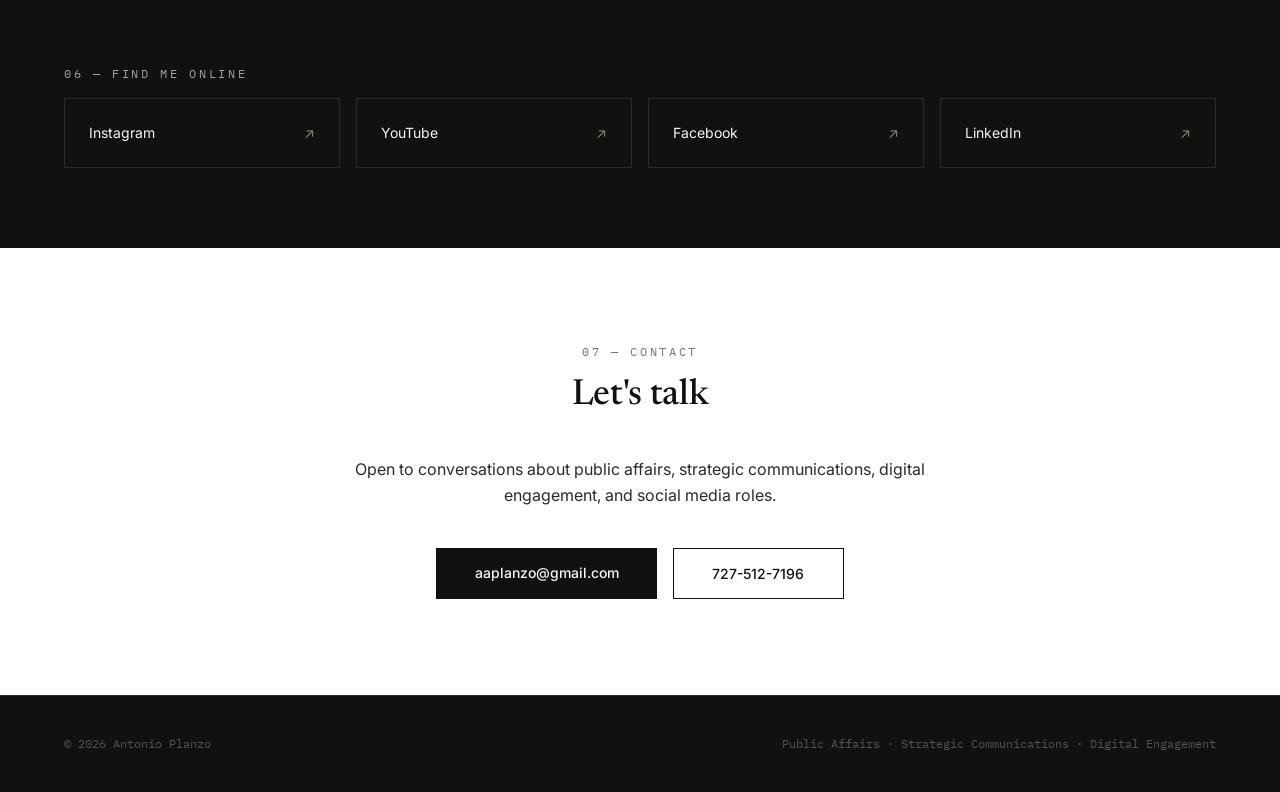
==== commit eaa7b8ac: "Cache-bust main bundle so updates show without a hard refresh Co-Authored-By: Claude Opus 5.5 <norep" ====
--- a/index.html
+++ b/index.html
@@ -12,7 +12,7 @@
     <meta property="og:description" content="Marine Corps veteran and public affairs professional. Strategic communications, public affairs events, and social media strategy with a 265K+ combined audience." />
     <meta property="og:type" content="website" />
     <meta name="twitter:card" content="summary" />
-    <script type="module" crossorigin src="./assets/index-ap1022d.js"></script>
+    <script type="module" crossorigin src="./assets/index-ap1022d.js?v=20261125b"></script>
     <link rel="stylesheet" crossorigin href="./assets/index-B-5Ef0Cy.css">
   </head>
   <body>
